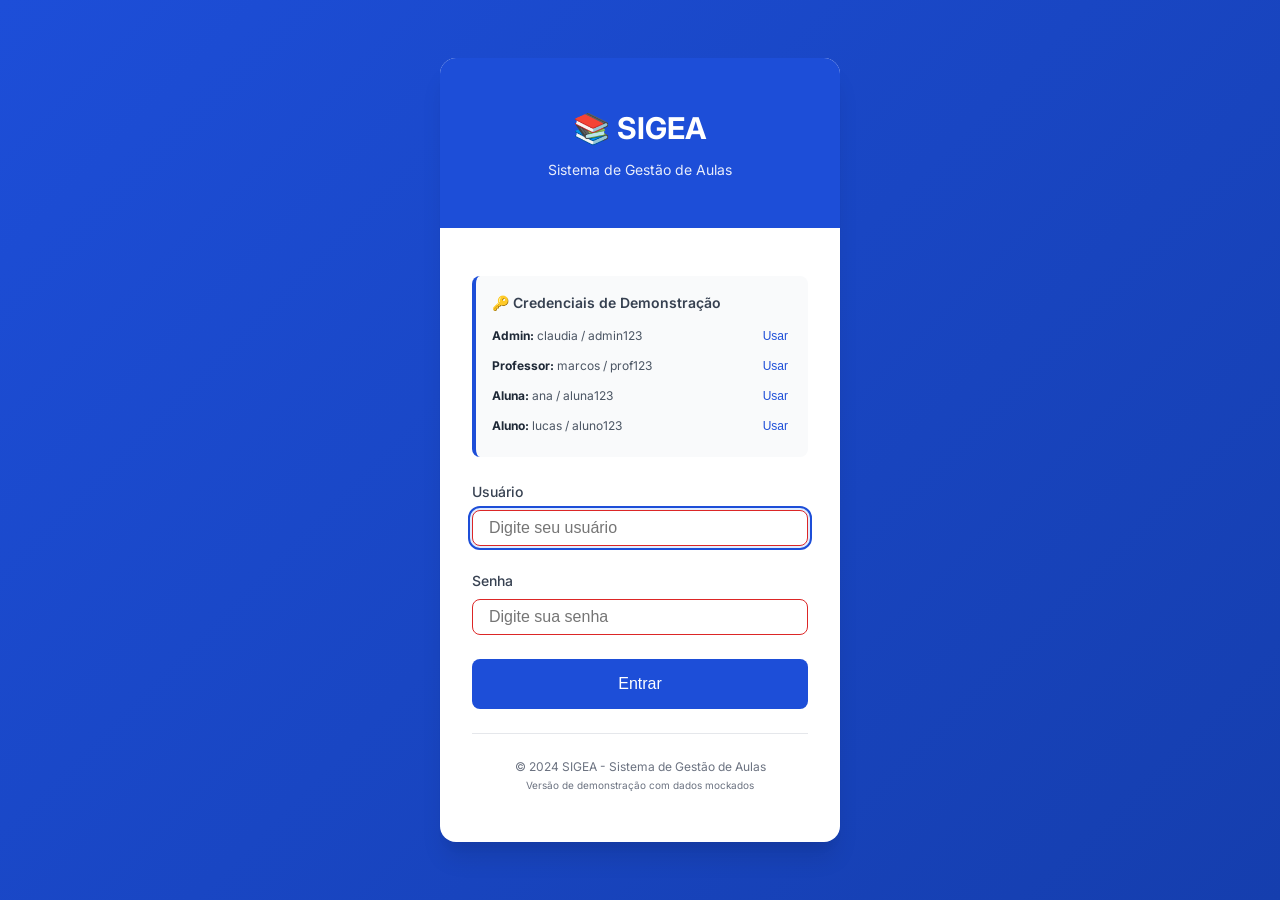
==== pages/admin.html @ 3a9dfbfb "Implement complete SIGEA frontend system with design documentation, authentication, and role-based d" ====
<!DOCTYPE html>
<html lang="pt-BR">
<head>
    <meta charset="UTF-8">
    <meta name="viewport" content="width=device-width, initial-scale=1.0">
    <title>SIGEA - Painel Administrativo</title>
    <link rel="stylesheet" href="../css/design-system.css">
    <link rel="stylesheet" href="../css/components.css">
    <style>
        /* Estilos específicos do admin */
        .dashboard-grid {
            display: grid;
            grid-template-columns: repeat(auto-fit, minmax(250px, 1fr));
            gap: var(--space-lg);
            margin-bottom: var(--space-2xl);
        }

        .kpi-card {
            background: var(--white);
            border-radius: var(--radius-lg);
            padding: var(--space-xl);
            box-shadow: var(--shadow-sm);
            border: 1px solid var(--neutral-200);
            text-align: center;
            transition: all var(--transition-normal);
        }

        .kpi-card:hover {
            transform: translateY(-2px);
            box-shadow: var(--shadow-md);
        }

        .kpi-number {
            font-size: 2.5rem;
            font-weight: var(--weight-bold);
            margin-bottom: var(--space-sm);
        }

        .kpi-label {
            color: var(--neutral-600);
            font-size: var(--text-small);
            font-weight: var(--weight-medium);
        }

        .kpi-change {
            font-size: var(--text-xs);
            margin-top: var(--space-xs);
        }

        .change-positive {
            color: var(--success-green);
        }

        .change-negative {
            color: var(--error-red);
        }

        .quick-actions {
            display: grid;
            grid-template-columns: repeat(auto-fit, minmax(200px, 1fr));
            gap: var(--space-md);
            margin-bottom: var(--space-2xl);
        }

        .action-card {
            background: var(--white);
            border-radius: var(--radius-lg);
            padding: var(--space-lg);
            border: 1px solid var(--neutral-200);
            text-align: center;
            cursor: pointer;
            transition: all var(--transition-fast);
            text-decoration: none;
            color: inherit;
        }

        .action-card:hover {
            background: var(--primary-blue-light);
            border-color: var(--primary-blue);
            transform: translateY(-1px);
        }

        .action-icon {
            font-size: 2rem;
            margin-bottom: var(--space-sm);
        }

        .action-title {
            font-weight: var(--weight-semibold);
            color: var(--neutral-900);
            margin-bottom: var(--space-xs);
        }

        .action-description {
            font-size: var(--text-small);
            color: var(--neutral-600);
        }

        .recent-activity {
            background: var(--white);
            border-radius: var(--radius-lg);
            padding: var(--space-xl);
            box-shadow: var(--shadow-sm);
            border: 1px solid var(--neutral-200);
        }

        .activity-item {
            display: flex;
            align-items: center;
            gap: var(--space-md);
            padding: var(--space-md) 0;
            border-bottom: 1px solid var(--neutral-100);
        }

        .activity-item:last-child {
            border-bottom: none;
        }

        .activity-icon {
            width: 40px;
            height: 40px;
            border-radius: var(--radius-full);
            display: flex;
            align-items: center;
            justify-content: center;
            font-size: 1.2rem;
            flex-shrink: 0;
        }

        .activity-icon.alert {
            background: var(--error-red-light);
            color: var(--error-red);
        }

        .activity-icon.success {
            background: var(--success-green-light);
            color: var(--success-green);
        }

        .activity-icon.info {
            background: var(--primary-blue-light);
            color: var(--primary-blue);
        }

        .activity-content {
            flex: 1;
        }

        .activity-title {
            font-weight: var(--weight-medium);
            color: var(--neutral-900);
            margin-bottom: var(--space-xs);
        }

        .activity-description {
            font-size: var(--text-small);
            color: var(--neutral-600);
        }

        .activity-time {
            font-size: var(--text-xs);
            color: var(--neutral-500);
        }

        .chart-container {
            background: var(--white);
            border-radius: var(--radius-lg);
            padding: var(--space-xl);
            box-shadow: var(--shadow-sm);
            border: 1px solid var(--neutral-200);
            margin-bottom: var(--space-xl);
        }

        .chart-title {
            font-size: var(--text-h3);
            font-weight: var(--weight-semibold);
            margin-bottom: var(--space-lg);
            color: var(--neutral-900);
        }

        .simple-chart {
            display: flex;
            align-items: end;
            gap: var(--space-sm);
            height: 150px;
            margin-bottom: var(--space-md);
        }

        .chart-bar {
            background: var(--primary-blue);
            border-radius: var(--radius-sm) var(--radius-sm) 0 0;
            min-width: 40px;
            flex: 1;
            display: flex;
            align-items: end;
            justify-content: center;
            color: var(--white);
            font-size: var(--text-xs);
            font-weight: var(--weight-medium);
            padding: var(--space-xs);
        }

        .chart-labels {
            display: flex;
            gap: var(--space-sm);
        }

        .chart-label {
            flex: 1;
            text-align: center;
            font-size: var(--text-xs);
            color: var(--neutral-600);
            min-width: 40px;
        }

        .alerts-panel {
            background: var(--error-red-light);
            border: 1px solid var(--error-red);
            border-radius: var(--radius-lg);
            padding: var(--space-lg);
            margin-bottom: var(--space-xl);
        }

        .alerts-title {
            display: flex;
            align-items: center;
            gap: var(--space-sm);
            color: var(--error-red);
            font-weight: var(--weight-semibold);
            margin-bottom: var(--space-md);
        }

        .alert-item {
            background: var(--white);
            border-radius: var(--radius-md);
            padding: var(--space-md);
            margin-bottom: var(--space-sm);
            display: flex;
            justify-content: space-between;
            align-items: center;
        }

        .alert-item:last-child {
            margin-bottom: 0;
        }

        .alert-text {
            font-size: var(--text-small);
            color: var(--neutral-700);
        }

        .alert-action {
            background: var(--primary-blue);
            color: var(--white);
            border: none;
            padding: var(--space-xs) var(--space-sm);
            border-radius: var(--radius-sm);
            font-size: var(--text-xs);
            cursor: pointer;
        }

        @media (max-width: 768px) {
            .dashboard-grid {
                grid-template-columns: repeat(2, 1fr);
            }
            
            .quick-actions {
                grid-template-columns: repeat(2, 1fr);
            }
        }
    </style>
</head>
<body>
    <!-- Sidebar Navigation -->
    <nav class="sidebar">
        <div class="sidebar-header">
            <div class="sidebar-logo">📚 SIGEA</div>
        </div>
        <div class="sidebar-nav">
            <a href="#dashboard" class="nav-item active">
                <span class="nav-icon">📊</span>
                <span class="nav-text">Dashboard</span>
            </a>
            <a href="#turmas" class="nav-item">
                <span class="nav-icon">🏫</span>
                <span class="nav-text">Turmas</span>
            </a>
            <a href="#professores" class="nav-item">
                <span class="nav-icon">👨‍🏫</span>
                <span class="nav-text">Professores</span>
            </a>
            <a href="#alunos" class="nav-item">
                <span class="nav-icon">👨‍🎓</span>
                <span class="nav-text">Alunos</span>
            </a>
            <a href="#relatorios" class="nav-item">
                <span class="nav-icon">📈</span>
                <span class="nav-text">Relatórios</span>
            </a>
            <a href="#configuracoes" class="nav-item">
                <span class="nav-icon">⚙️</span>
                <span class="nav-text">Configurações</span>
            </a>
        </div>
    </nav>

    <!-- Main Content -->
    <main class="main-content">
        <header class="main-header">
            <div>
                <h1 class="text-h2">Painel Administrativo</h1>
                <p class="text-small text-neutral-600">Bem-vinda, <span data-user-name>Cláudia</span> 👋</p>
            </div>
            <div class="flex items-center gap-md">
                <button class="btn btn-primary" onclick="showQuickAdd()">
                    ➕ Adicionar
                </button>
                <button class="btn btn-secondary" onclick="exportData()">
                    📊 Exportar
                </button>
                <button class="btn btn-secondary" onclick="logout()" title="Sair">
                    🚪 Sair
                </button>
            </div>
        </header>

        <div class="main-body">
            <!-- Alertas Importantes -->
            <div class="alerts-panel" id="alertsPanel">
                <div class="alerts-title">
                    🚨 Alertas Importantes
                </div>
                <div class="alert-item">
                    <span class="alert-text"><strong>Lucas Mendes:</strong> 3 faltas consecutivas em Matemática</span>
                    <button class="alert-action" onclick="viewStudent(4)">Ver Aluno</button>
                </div>
                <div class="alert-item">
                    <span class="alert-text"><strong>Turma 2º B:</strong> Frequência abaixo de 85% esta semana</span>
                    <button class="alert-action" onclick="viewClass(2)">Ver Turma</button>
                </div>
                <div class="alert-item">
                    <span class="alert-text"><strong>Prof. Maria Santos:</strong> Notas pendentes de lançamento</span>
                    <button class="alert-action" onclick="contactTeacher(5)">Contatar</button>
                </div>
            </div>

            <!-- KPIs Dashboard -->
            <div class="dashboard-grid">
                <div class="kpi-card">
                    <div class="kpi-number text-primary-blue" id="totalAlunos">83</div>
                    <div class="kpi-label">Total de Alunos</div>
                    <div class="kpi-change change-positive">+5 este mês</div>
                </div>
                <div class="kpi-card">
                    <div class="kpi-number text-success" id="totalProfessores">12</div>
                    <div class="kpi-label">Professores Ativos</div>
                    <div class="kpi-change change-positive">+1 este mês</div>
                </div>
                <div class="kpi-card">
                    <div class="kpi-number text-accent-orange" id="totalTurmas">15</div>
                    <div class="kpi-label">Turmas Ativas</div>
                    <div class="kpi-change">Estável</div>
                </div>
                <div class="kpi-card">
                    <div class="kpi-number text-primary-blue" id="presencaMedia">92.5%</div>
                    <div class="kpi-label">Frequência Média</div>
                    <div class="kpi-change change-positive">+2.1% vs mês anterior</div>
                </div>
                <div class="kpi-card">
                    <div class="kpi-number text-error" id="alunosRisco">8</div>
                    <div class="kpi-label">Alunos em Risco</div>
                    <div class="kpi-change change-negative">Requer atenção</div>
                </div>
                <div class="kpi-card">
                    <div class="kpi-number text-success" id="aprovacaoMedia">87.3%</div>
                    <div class="kpi-label">Taxa de Aprovação</div>
                    <div class="kpi-change change-positive">+3.2% vs ano anterior</div>
                </div>
            </div>

            <!-- Ações Rápidas -->
            <div class="quick-actions">
                <a href="#" class="action-card" onclick="openModal('addTurmaModal')">
                    <div class="action-icon">🏫</div>
                    <div class="action-title">Nova Turma</div>
                    <div class="action-description">Criar uma nova turma</div>
                </a>
                <a href="#" class="action-card" onclick="openModal('addProfessorModal')">
                    <div class="action-icon">👨‍🏫</div>
                    <div class="action-title">Novo Professor</div>
                    <div class="action-description">Cadastrar professor</div>
                </a>
                <a href="#" class="action-card" onclick="openModal('addAlunoModal')">
                    <div class="action-icon">👨‍🎓</div>
                    <div class="action-title">Novo Aluno</div>
                    <div class="action-description">Matricular aluno</div>
                </a>
                <a href="#" class="action-card" onclick="generateReport()">
                    <div class="action-icon">📊</div>
                    <div class="action-title">Relatório</div>
                    <div class="action-description">Gerar relatório</div>
                </a>
            </div>

            <!-- Gráfico de Frequência Semanal -->
            <div class="chart-container">
                <h3 class="chart-title">📅 Frequência Semanal</h3>
                <div class="simple-chart" id="frequencyChart">
                    <!-- Será populado dinamicamente -->
                </div>
                <div class="chart-labels">
                    <div class="chart-label">Seg</div>
                    <div class="chart-label">Ter</div>
                    <div class="chart-label">Qua</div>
                    <div class="chart-label">Qui</div>
                    <div class="chart-label">Sex</div>
                </div>
            </div>

            <!-- Atividade Recente -->
            <div class="recent-activity">
                <h3 class="text-h3 mb-lg">📋 Atividade Recente</h3>
                <div class="activity-item">
                    <div class="activity-icon success">✅</div>
                    <div class="activity-content">
                        <div class="activity-title">Ana Rodrigues completou trabalho</div>
                        <div class="activity-description">Trabalho sobre Equações - Matemática</div>
                    </div>
                    <div class="activity-time">2 min atrás</div>
                </div>
                <div class="activity-item">
                    <div class="activity-icon alert">⚠️</div>
                    <div class="activity-content">
                        <div class="activity-title">Lucas Mendes - Nova falta</div>
                        <div class="activity-description">3ª falta consecutiva em Matemática</div>
                    </div>
                    <div class="activity-time">15 min atrás</div>
                </div>
                <div class="activity-item">
                    <div class="activity-icon info">📝</div>
                    <div class="activity-content">
                        <div class="activity-title">Prof. Marcos lançou notas</div>
                        <div class="activity-description">Avaliação de Matemática - 3º Ano A</div>
                    </div>
                    <div class="activity-time">1 hora atrás</div>
                </div>
                <div class="activity-item">
                    <div class="activity-icon success">👨‍🎓</div>
                    <div class="activity-content">
                        <div class="activity-title">Novo aluno matriculado</div>
                        <div class="activity-description">Pedro Santos - 3º Ano A</div>
                    </div>
                    <div class="activity-time">3 horas atrás</div>
                </div>
            </div>
        </div>
    </main>

    <!-- Modal de Adicionar Turma -->
    <div class="modal-overlay" id="addTurmaModal">
        <div class="modal">
            <div class="modal-header">
                <h3 class="modal-title">Nova Turma</h3>
                <button class="modal-close" onclick="closeModal('addTurmaModal')">&times;</button>
            </div>
            <div class="modal-body">
                <form id="addTurmaForm">
                    <div class="form-group">
                        <label class="form-label">Nome da Turma</label>
                        <input type="text" class="form-input" name="nome" placeholder="Ex: 3º Ano A - Matemática" required>
                    </div>
                    <div class="form-group">
                        <label class="form-label">Série</label>
                        <select class="form-select" name="serie" required>
                            <option value="">Selecione...</option>
                            <option value="1º Ano">1º Ano</option>
                            <option value="2º Ano">2º Ano</option>
                            <option value="3º Ano">3º Ano</option>
                        </select>
                    </div>
                    <div class="form-group">
                        <label class="form-label">Disciplina</label>
                        <input type="text" class="form-input" name="disciplina" placeholder="Ex: Matemática" required>
                    </div>
                    <div class="form-group">
                        <label class="form-label">Professor</label>
                        <select class="form-select" name="professorId" required>
                            <option value="">Selecione...</option>
                            <!-- Será populado dinamicamente -->
                        </select>
                    </div>
                </form>
            </div>
            <div class="modal-footer">
                <button class="btn btn-secondary" onclick="closeModal('addTurmaModal')">Cancelar</button>
                <button class="btn btn-primary" onclick="saveTurma()">Criar Turma</button>
            </div>
        </div>
    </div>

    <!-- Scripts -->
    <script src="../js/data.js"></script>
    <script src="../js/auth.js"></script>
    <script src="../js/admin.js"></script>
</body>
</html>
---- css/design-system.css ----
/* SIGEA - Design System */
/* Sistema de Gestão de Aulas - Design System & CSS Variables */

@import url('https://fonts.googleapis.com/css2?family=Inter:wght@400;500;600;700&display=swap');

/* Reset e Base */
*,
*::before,
*::after {
  box-sizing: border-box;
  margin: 0;
  padding: 0;
}

html {
  font-family: 'Inter', -apple-system, BlinkMacSystemFont, 'Segoe UI', Roboto, sans-serif;
  line-height: 1.5;
  -webkit-font-smoothing: antialiased;
  -moz-osx-font-smoothing: grayscale;
}

:root {
  /* Cores Primárias */
  --primary-blue: #1D4ED8;
  --primary-blue-hover: #153EAE;
  --primary-blue-light: #E0ECFF;
  --primary-blue-dark: #1E3A8A;

  /* Cores de Acento */
  --accent-orange: #F97316;
  --accent-orange-hover: #EA580C;
  --accent-orange-light: #FFF7ED;

  /* Estados */
  --success-green: #10B981;
  --success-green-light: #D1FAE5;
  --warning-amber: #F59E0B;
  --warning-amber-light: #FEF3C7;
  --error-red: #DC2626;
  --error-red-light: #FEE2E2;

  /* Tons Neutros */
  --neutral-900: #111827;
  --neutral-800: #1F2937;
  --neutral-700: #374151;
  --neutral-600: #4B5563;
  --neutral-500: #6B7280;
  --neutral-400: #9CA3AF;
  --neutral-300: #D1D5DB;
  --neutral-200: #E5E7EB;
  --neutral-100: #F3F4F6;
  --neutral-50: #F9FAFB;
  --white: #FFFFFF;

  /* Tipografia */
  --text-h1: 1.875rem;    /* 30px */
  --text-h2: 1.5rem;      /* 24px */
  --text-h3: 1.25rem;     /* 20px */
  --text-h4: 1.125rem;    /* 18px */
  --text-body: 1rem;      /* 16px */
  --text-small: 0.875rem; /* 14px */
  --text-xs: 0.75rem;     /* 12px */

  --weight-regular: 400;
  --weight-medium: 500;
  --weight-semibold: 600;
  --weight-bold: 700;

  /* Espaçamentos */
  --space-xs: 0.25rem;    /* 4px */
  --space-sm: 0.5rem;     /* 8px */
  --space-md: 1rem;       /* 16px */
  --space-lg: 1.5rem;     /* 24px */
  --space-xl: 2rem;       /* 32px */
  --space-2xl: 3rem;      /* 48px */
  --space-3xl: 4rem;      /* 64px */

  /* Bordas */
  --radius-none: 0;
  --radius-sm: 0.25rem;   /* 4px */
  --radius-md: 0.5rem;    /* 8px */
  --radius-lg: 0.75rem;   /* 12px */
  --radius-xl: 1rem;      /* 16px */
  --radius-full: 9999px;

  /* Sombras */
  --shadow-sm: 0 1px 2px 0 rgb(0 0 0 / 0.05);
  --shadow-md: 0 4px 6px -1px rgb(0 0 0 / 0.1), 0 2px 4px -1px rgb(0 0 0 / 0.06);
  --shadow-lg: 0 10px 15px -3px rgb(0 0 0 / 0.1), 0 4px 6px -2px rgb(0 0 0 / 0.05);
  --shadow-xl: 0 20px 25px -5px rgb(0 0 0 / 0.1), 0 10px 10px -5px rgb(0 0 0 / 0.04);

  /* Transições */
  --transition-fast: 0.15s ease;
  --transition-normal: 0.3s ease;
  --transition-slow: 0.5s ease;

  /* Layout */
  --sidebar-width: 280px;
  --sidebar-collapsed-width: 64px;
  --header-height: 64px;
  --container-max-width: 1200px;

  /* Z-index */
  --z-dropdown: 100;
  --z-modal: 200;
  --z-toast: 300;
}

/* Utilitários de Texto */
.text-h1 { font-size: var(--text-h1); font-weight: var(--weight-semibold); line-height: 1.2; }
.text-h2 { font-size: var(--text-h2); font-weight: var(--weight-semibold); line-height: 1.3; }
.text-h3 { font-size: var(--text-h3); font-weight: var(--weight-semibold); line-height: 1.4; }
.text-h4 { font-size: var(--text-h4); font-weight: var(--weight-medium); line-height: 1.4; }
.text-body { font-size: var(--text-body); font-weight: var(--weight-regular); line-height: 1.5; }
.text-small { font-size: var(--text-small); font-weight: var(--weight-regular); line-height: 1.5; }
.text-xs { font-size: var(--text-xs); font-weight: var(--weight-regular); line-height: 1.4; }

.text-medium { font-weight: var(--weight-medium); }
.text-semibold { font-weight: var(--weight-semibold); }
.text-bold { font-weight: var(--weight-bold); }

/* Cores de Texto */
.text-primary { color: var(--primary-blue); }
.text-success { color: var(--success-green); }
.text-warning { color: var(--warning-amber); }
.text-error { color: var(--error-red); }
.text-neutral-900 { color: var(--neutral-900); }
.text-neutral-600 { color: var(--neutral-600); }
.text-neutral-500 { color: var(--neutral-500); }
.text-neutral-400 { color: var(--neutral-400); }
.text-white { color: var(--white); }

/* Utilitários de Layout */
.flex { display: flex; }
.flex-col { flex-direction: column; }
.flex-wrap { flex-wrap: wrap; }
.items-center { align-items: center; }
.items-start { align-items: flex-start; }
.items-end { align-items: flex-end; }
.justify-center { justify-content: center; }
.justify-between { justify-content: space-between; }
.justify-end { justify-content: flex-end; }
.gap-xs { gap: var(--space-xs); }
.gap-sm { gap: var(--space-sm); }
.gap-md { gap: var(--space-md); }
.gap-lg { gap: var(--space-lg); }
.gap-xl { gap: var(--space-xl); }

.grid { display: grid; }
.grid-cols-1 { grid-template-columns: repeat(1, minmax(0, 1fr)); }
.grid-cols-2 { grid-template-columns: repeat(2, minmax(0, 1fr)); }
.grid-cols-3 { grid-template-columns: repeat(3, minmax(0, 1fr)); }
.grid-cols-4 { grid-template-columns: repeat(4, minmax(0, 1fr)); }

/* Utilitários de Espaçamento */
.p-xs { padding: var(--space-xs); }
.p-sm { padding: var(--space-sm); }
.p-md { padding: var(--space-md); }
.p-lg { padding: var(--space-lg); }
.p-xl { padding: var(--space-xl); }

.m-xs { margin: var(--space-xs); }
.m-sm { margin: var(--space-sm); }
.m-md { margin: var(--space-md); }
.m-lg { margin: var(--space-lg); }
.m-xl { margin: var(--space-xl); }

.mt-xs { margin-top: var(--space-xs); }
.mt-sm { margin-top: var(--space-sm); }
.mt-md { margin-top: var(--space-md); }
.mt-lg { margin-top: var(--space-lg); }
.mt-xl { margin-top: var(--space-xl); }

.mb-xs { margin-bottom: var(--space-xs); }
.mb-sm { margin-bottom: var(--space-sm); }
.mb-md { margin-bottom: var(--space-md); }
.mb-lg { margin-bottom: var(--space-lg); }
.mb-xl { margin-bottom: var(--space-xl); }

/* Breakpoints para Responsividade */
@media (min-width: 768px) {
  :root {
    --text-h1: 2.25rem;  /* 36px em tablet+ */
    --text-h2: 1.875rem; /* 30px em tablet+ */
  }
  
  .md\:grid-cols-2 { grid-template-columns: repeat(2, minmax(0, 1fr)); }
  .md\:grid-cols-3 { grid-template-columns: repeat(3, minmax(0, 1fr)); }
  .md\:grid-cols-4 { grid-template-columns: repeat(4, minmax(0, 1fr)); }
  .md\:flex-row { flex-direction: row; }
}

@media (min-width: 1024px) {
  .lg\:grid-cols-3 { grid-template-columns: repeat(3, minmax(0, 1fr)); }
  .lg\:grid-cols-4 { grid-template-columns: repeat(4, minmax(0, 1fr)); }
  .lg\:grid-cols-5 { grid-template-columns: repeat(5, minmax(0, 1fr)); }
}

/* Utilitários de Display */
.hidden { display: none; }
.block { display: block; }
.inline-block { display: inline-block; }

/* Mobile First Responsive Classes */
@media (max-width: 767px) {
  .md\:hidden { display: none; }
}

@media (min-width: 768px) {
  .hidden\:md { display: none; }
}

/* Utilitários de Width/Height */
.w-full { width: 100%; }
.h-full { height: 100%; }
.min-h-screen { min-height: 100vh; }

/* Utilitários de Posição */
.relative { position: relative; }
.absolute { position: absolute; }
.fixed { position: fixed; }
.sticky { position: sticky; }

/* Utilitários de Overflow */
.overflow-hidden { overflow: hidden; }
.overflow-auto { overflow: auto; }
.overflow-x-auto { overflow-x: auto; }

/* Estados de Focus para Acessibilidade */
*:focus {
  outline: 2px solid var(--primary-blue);
  outline-offset: 2px;
}

*:focus:not(:focus-visible) {
  outline: none;
}

/* Scroll suave */
html {
  scroll-behavior: smooth;
}

/* Selection styling */
::selection {
  background-color: var(--primary-blue-light);
  color: var(--primary-blue-dark);
}
---- css/components.css ----
/* SIGEA - Components */
/* Sistema de Gestão de Aulas - Componentes Reutilizáveis */

/* === BOTÕES === */
.btn {
  display: inline-flex;
  align-items: center;
  justify-content: center;
  gap: var(--space-sm);
  padding: var(--space-sm) var(--space-md);
  border: none;
  border-radius: var(--radius-md);
  font-size: var(--text-small);
  font-weight: var(--weight-medium);
  text-decoration: none;
  cursor: pointer;
  transition: all var(--transition-fast);
  min-height: 40px;
}

.btn:disabled {
  opacity: 0.5;
  cursor: not-allowed;
}

/* Variações de Botão */
.btn-primary {
  background-color: var(--primary-blue);
  color: var(--white);
}

.btn-primary:hover:not(:disabled) {
  background-color: var(--primary-blue-hover);
  transform: translateY(-1px);
  box-shadow: var(--shadow-md);
}

.btn-secondary {
  background-color: transparent;
  color: var(--primary-blue);
  border: 1px solid var(--primary-blue);
}

.btn-secondary:hover:not(:disabled) {
  background-color: var(--primary-blue-light);
}

.btn-accent {
  background-color: var(--accent-orange);
  color: var(--white);
}

.btn-accent:hover:not(:disabled) {
  background-color: var(--accent-orange-hover);
  transform: translateY(-1px);
  box-shadow: var(--shadow-md);
}

.btn-success {
  background-color: var(--success-green);
  color: var(--white);
}

.btn-success:hover:not(:disabled) {
  opacity: 0.9;
  transform: translateY(-1px);
}

.btn-error {
  background-color: var(--error-red);
  color: var(--white);
}

.btn-error:hover:not(:disabled) {
  opacity: 0.9;
  transform: translateY(-1px);
}

/* Tamanhos de Botão */
.btn-sm {
  padding: var(--space-xs) var(--space-sm);
  font-size: var(--text-xs);
  min-height: 32px;
}

.btn-lg {
  padding: var(--space-md) var(--space-xl);
  font-size: var(--text-body);
  min-height: 48px;
}

/* === CARDS === */
.card {
  background-color: var(--white);
  border-radius: var(--radius-lg);
  box-shadow: var(--shadow-sm);
  border: 1px solid var(--neutral-200);
  transition: all var(--transition-normal);
  overflow: hidden;
}

.card:hover {
  box-shadow: var(--shadow-md);
  transform: translateY(-2px);
}

.card-header {
  padding: var(--space-lg);
  border-bottom: 1px solid var(--neutral-200);
}

.card-content {
  padding: var(--space-lg);
}

.card-footer {
  padding: var(--space-lg);
  border-top: 1px solid var(--neutral-200);
  background-color: var(--neutral-50);
}

/* Variações de Card */
.card-stat {
  text-align: center;
  padding: var(--space-xl);
}

.card-stat .stat-number {
  font-size: var(--text-h1);
  font-weight: var(--weight-bold);
  color: var(--primary-blue);
  display: block;
  margin-bottom: var(--space-sm);
}

.card-stat .stat-label {
  font-size: var(--text-small);
  color: var(--neutral-600);
  font-weight: var(--weight-medium);
}

/* === FORMULÁRIOS === */
.form-group {
  margin-bottom: var(--space-lg);
}

.form-label {
  display: block;
  font-size: var(--text-small);
  font-weight: var(--weight-medium);
  color: var(--neutral-700);
  margin-bottom: var(--space-sm);
}

.form-input {
  width: 100%;
  padding: var(--space-sm) var(--space-md);
  border: 1px solid var(--neutral-300);
  border-radius: var(--radius-md);
  font-size: var(--text-body);
  transition: all var(--transition-fast);
  background-color: var(--white);
}

.form-input:focus {
  border-color: var(--primary-blue);
  box-shadow: 0 0 0 3px var(--primary-blue-light);
}

.form-input:invalid {
  border-color: var(--error-red);
}

.form-select {
  width: 100%;
  padding: var(--space-sm) var(--space-md);
  border: 1px solid var(--neutral-300);
  border-radius: var(--radius-md);
  font-size: var(--text-body);
  background-color: var(--white);
  cursor: pointer;
}

.form-error {
  color: var(--error-red);
  font-size: var(--text-xs);
  margin-top: var(--space-xs);
}

/* === NAVEGAÇÃO === */
.sidebar {
  width: var(--sidebar-width);
  min-height: 100vh;
  background-color: var(--white);
  border-right: 1px solid var(--neutral-200);
  position: fixed;
  left: 0;
  top: 0;
  z-index: 50;
  transition: transform var(--transition-normal);
}

.sidebar-collapsed {
  width: var(--sidebar-collapsed-width);
}

.sidebar-header {
  padding: var(--space-lg);
  border-bottom: 1px solid var(--neutral-200);
  display: flex;
  align-items: center;
  gap: var(--space-md);
}

.sidebar-logo {
  font-size: var(--text-h3);
  font-weight: var(--weight-bold);
  color: var(--primary-blue);
}

.sidebar-nav {
  padding: var(--space-md) 0;
}

.nav-item {
  display: flex;
  align-items: center;
  gap: var(--space-md);
  padding: var(--space-md) var(--space-lg);
  color: var(--neutral-600);
  text-decoration: none;
  font-weight: var(--weight-medium);
  transition: all var(--transition-fast);
  border-left: 3px solid transparent;
}

.nav-item:hover {
  background-color: var(--neutral-50);
  color: var(--primary-blue);
}

.nav-item.active {
  background-color: var(--primary-blue-light);
  color: var(--primary-blue);
  border-left-color: var(--primary-blue);
}

.nav-icon {
  width: 20px;
  height: 20px;
  flex-shrink: 0;
}

/* === MAIN CONTENT === */
.main-content {
  margin-left: var(--sidebar-width);
  min-height: 100vh;
  background-color: var(--neutral-50);
  transition: margin-left var(--transition-normal);
}

.main-content.sidebar-collapsed {
  margin-left: var(--sidebar-collapsed-width);
}

.main-header {
  background-color: var(--white);
  padding: var(--space-md) var(--space-xl);
  border-bottom: 1px solid var(--neutral-200);
  display: flex;
  align-items: center;
  justify-content: space-between;
  position: sticky;
  top: 0;
  z-index: 40;
}

.main-body {
  padding: var(--space-xl);
  max-width: var(--container-max-width);
  margin: 0 auto;
}

/* === BADGES E TAGS === */
.badge {
  display: inline-flex;
  align-items: center;
  padding: var(--space-xs) var(--space-sm);
  border-radius: var(--radius-full);
  font-size: var(--text-xs);
  font-weight: var(--weight-medium);
}

.badge-primary {
  background-color: var(--primary-blue-light);
  color: var(--primary-blue);
}

.badge-success {
  background-color: var(--success-green-light);
  color: var(--success-green);
}

.badge-warning {
  background-color: var(--warning-amber-light);
  color: var(--warning-amber);
}

.badge-error {
  background-color: var(--error-red-light);
  color: var(--error-red);
}

/* === TABELAS === */
.table {
  width: 100%;
  background-color: var(--white);
  border-radius: var(--radius-lg);
  overflow: hidden;
  box-shadow: var(--shadow-sm);
  border: 1px solid var(--neutral-200);
}

.table thead {
  background-color: var(--neutral-50);
}

.table th,
.table td {
  padding: var(--space-md);
  text-align: left;
  border-bottom: 1px solid var(--neutral-200);
}

.table th {
  font-weight: var(--weight-semibold);
  color: var(--neutral-700);
  font-size: var(--text-small);
}

.table tbody tr:hover {
  background-color: var(--neutral-50);
}

.table tbody tr:last-child td {
  border-bottom: none;
}

/* === MODAIS === */
.modal-overlay {
  position: fixed;
  top: 0;
  left: 0;
  right: 0;
  bottom: 0;
  background-color: rgba(0, 0, 0, 0.5);
  display: flex;
  align-items: center;
  justify-content: center;
  z-index: var(--z-modal);
  opacity: 0;
  visibility: hidden;
  transition: all var(--transition-normal);
}

.modal-overlay.active {
  opacity: 1;
  visibility: visible;
}

.modal {
  background-color: var(--white);
  border-radius: var(--radius-lg);
  box-shadow: var(--shadow-xl);
  max-width: 500px;
  width: 90%;
  max-height: 90vh;
  overflow-y: auto;
  transform: scale(0.9);
  transition: transform var(--transition-normal);
}

.modal-overlay.active .modal {
  transform: scale(1);
}

.modal-header {
  padding: var(--space-lg);
  border-bottom: 1px solid var(--neutral-200);
  display: flex;
  align-items: center;
  justify-content: space-between;
}

.modal-title {
  font-size: var(--text-h3);
  font-weight: var(--weight-semibold);
  color: var(--neutral-900);
}

.modal-close {
  background: none;
  border: none;
  font-size: var(--text-h3);
  color: var(--neutral-500);
  cursor: pointer;
  padding: var(--space-xs);
  line-height: 1;
}

.modal-close:hover {
  color: var(--neutral-700);
}

.modal-body {
  padding: var(--space-lg);
}

.modal-footer {
  padding: var(--space-lg);
  border-top: 1px solid var(--neutral-200);
  display: flex;
  gap: var(--space-md);
  justify-content: flex-end;
}

/* === NOTIFICAÇÕES/TOAST === */
.toast {
  position: fixed;
  top: var(--space-lg);
  right: var(--space-lg);
  background-color: var(--white);
  border-radius: var(--radius-lg);
  box-shadow: var(--shadow-lg);
  padding: var(--space-md);
  max-width: 400px;
  z-index: var(--z-toast);
  transform: translateX(100%);
  transition: transform var(--transition-normal);
}

.toast.show {
  transform: translateX(0);
}

.toast-success {
  border-left: 4px solid var(--success-green);
}

.toast-error {
  border-left: 4px solid var(--error-red);
}

.toast-warning {
  border-left: 4px solid var(--warning-amber);
}

/* === LOADING === */
.loading {
  display: inline-block;
  width: 20px;
  height: 20px;
  border: 2px solid var(--neutral-300);
  border-radius: 50%;
  border-top-color: var(--primary-blue);
  animation: spin 1s linear infinite;
}

@keyframes spin {
  to {
    transform: rotate(360deg);
  }
}

/* === PROGRESS BAR === */
.progress {
  width: 100%;
  height: 8px;
  background-color: var(--neutral-200);
  border-radius: var(--radius-full);
  overflow: hidden;
}

.progress-bar {
  height: 100%;
  background-color: var(--primary-blue);
  transition: width var(--transition-normal);
  border-radius: var(--radius-full);
}

.progress-success .progress-bar {
  background-color: var(--success-green);
}

.progress-warning .progress-bar {
  background-color: var(--warning-amber);
}

.progress-error .progress-bar {
  background-color: var(--error-red);
}

/* === RESPONSIVE === */
@media (max-width: 767px) {
  .sidebar {
    transform: translateX(-100%);
  }
  
  .sidebar.mobile-open {
    transform: translateX(0);
  }
  
  .main-content {
    margin-left: 0;
  }
  
  .main-body {
    padding: var(--space-md);
  }
  
  .card-content {
    padding: var(--space-md);
  }
  
  .modal {
    margin: var(--space-md);
    width: calc(100% - 2rem);
  }
}
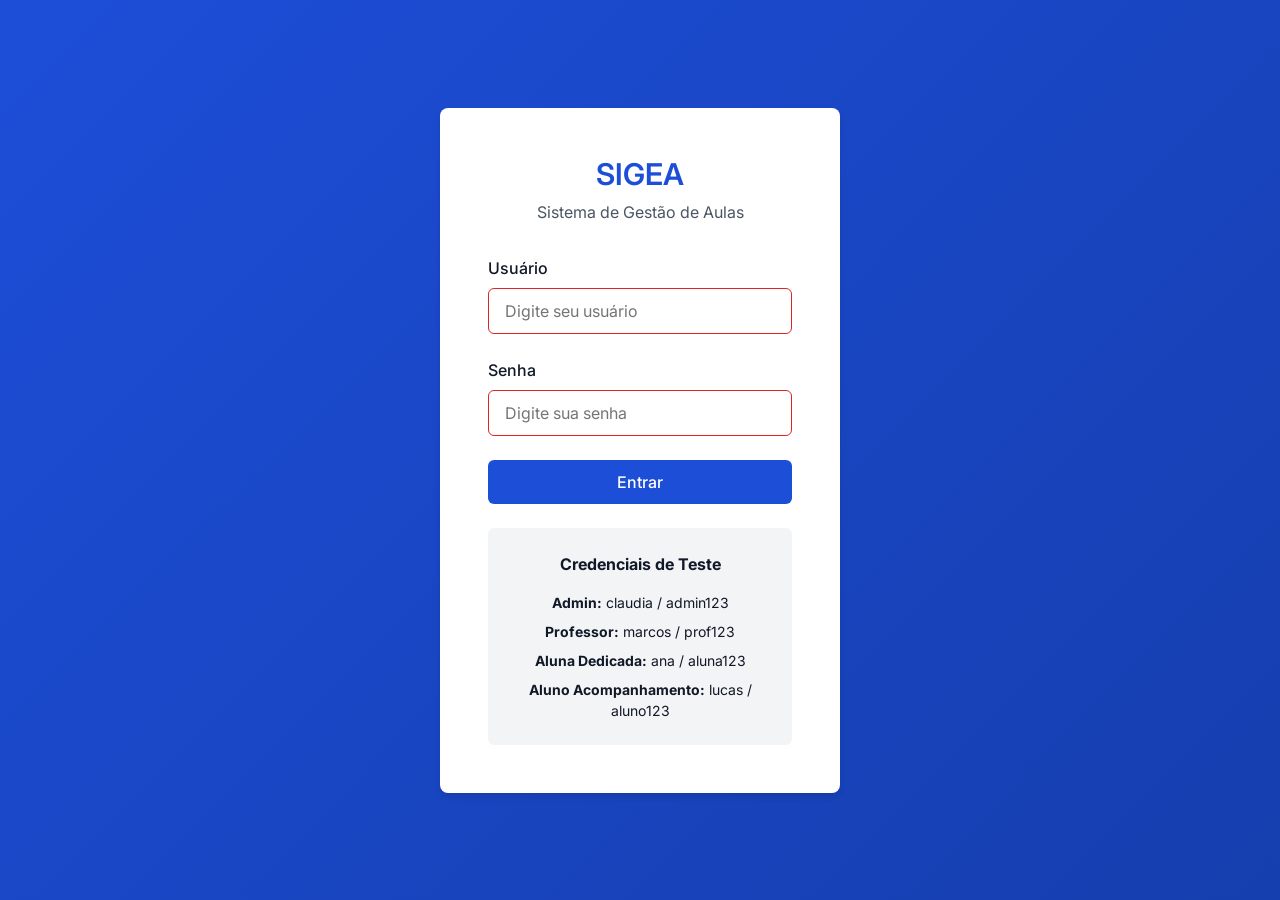
==== commit dce002f1: "Implement complete SIGEA frontend system with design system, authentication, and role-based interfac" ====
--- a/pages/admin.html
+++ b/pages/admin.html
@@ -3,504 +3,164 @@
 <head>
     <meta charset="UTF-8">
     <meta name="viewport" content="width=device-width, initial-scale=1.0">
-    <title>SIGEA - Painel Administrativo</title>
-    <link rel="stylesheet" href="../css/design-system.css">
+    <title>SIGEA - Dashboard Administrativo</title>
+    <link rel="preconnect" href="https://fonts.googleapis.com">
+    <link rel="preconnect" href="https://fonts.gstatic.com" crossorigin>
+    <link href="https://fonts.googleapis.com/css2?family=Inter:wght@400;500;600&display=swap" rel="stylesheet">
+    <link rel="stylesheet" href="../css/styles.css">
     <link rel="stylesheet" href="../css/components.css">
-    <style>
-        /* Estilos específicos do admin */
-        .dashboard-grid {
-            display: grid;
-            grid-template-columns: repeat(auto-fit, minmax(250px, 1fr));
-            gap: var(--space-lg);
-            margin-bottom: var(--space-2xl);
-        }
-
-        .kpi-card {
-            background: var(--white);
-            border-radius: var(--radius-lg);
-            padding: var(--space-xl);
-            box-shadow: var(--shadow-sm);
-            border: 1px solid var(--neutral-200);
-            text-align: center;
-            transition: all var(--transition-normal);
-        }
-
-        .kpi-card:hover {
-            transform: translateY(-2px);
-            box-shadow: var(--shadow-md);
-        }
-
-        .kpi-number {
-            font-size: 2.5rem;
-            font-weight: var(--weight-bold);
-            margin-bottom: var(--space-sm);
-        }
-
-        .kpi-label {
-            color: var(--neutral-600);
-            font-size: var(--text-small);
-            font-weight: var(--weight-medium);
-        }
-
-        .kpi-change {
-            font-size: var(--text-xs);
-            margin-top: var(--space-xs);
-        }
-
-        .change-positive {
-            color: var(--success-green);
-        }
-
-        .change-negative {
-            color: var(--error-red);
-        }
-
-        .quick-actions {
-            display: grid;
-            grid-template-columns: repeat(auto-fit, minmax(200px, 1fr));
-            gap: var(--space-md);
-            margin-bottom: var(--space-2xl);
-        }
-
-        .action-card {
-            background: var(--white);
-            border-radius: var(--radius-lg);
-            padding: var(--space-lg);
-            border: 1px solid var(--neutral-200);
-            text-align: center;
-            cursor: pointer;
-            transition: all var(--transition-fast);
-            text-decoration: none;
-            color: inherit;
-        }
-
-        .action-card:hover {
-            background: var(--primary-blue-light);
-            border-color: var(--primary-blue);
-            transform: translateY(-1px);
-        }
-
-        .action-icon {
-            font-size: 2rem;
-            margin-bottom: var(--space-sm);
-        }
-
-        .action-title {
-            font-weight: var(--weight-semibold);
-            color: var(--neutral-900);
-            margin-bottom: var(--space-xs);
-        }
-
-        .action-description {
-            font-size: var(--text-small);
-            color: var(--neutral-600);
-        }
-
-        .recent-activity {
-            background: var(--white);
-            border-radius: var(--radius-lg);
-            padding: var(--space-xl);
-            box-shadow: var(--shadow-sm);
-            border: 1px solid var(--neutral-200);
-        }
-
-        .activity-item {
-            display: flex;
-            align-items: center;
-            gap: var(--space-md);
-            padding: var(--space-md) 0;
-            border-bottom: 1px solid var(--neutral-100);
-        }
-
-        .activity-item:last-child {
-            border-bottom: none;
-        }
-
-        .activity-icon {
-            width: 40px;
-            height: 40px;
-            border-radius: var(--radius-full);
-            display: flex;
-            align-items: center;
-            justify-content: center;
-            font-size: 1.2rem;
-            flex-shrink: 0;
-        }
-
-        .activity-icon.alert {
-            background: var(--error-red-light);
-            color: var(--error-red);
-        }
-
-        .activity-icon.success {
-            background: var(--success-green-light);
-            color: var(--success-green);
-        }
-
-        .activity-icon.info {
-            background: var(--primary-blue-light);
-            color: var(--primary-blue);
-        }
-
-        .activity-content {
-            flex: 1;
-        }
-
-        .activity-title {
-            font-weight: var(--weight-medium);
-            color: var(--neutral-900);
-            margin-bottom: var(--space-xs);
-        }
-
-        .activity-description {
-            font-size: var(--text-small);
-            color: var(--neutral-600);
-        }
-
-        .activity-time {
-            font-size: var(--text-xs);
-            color: var(--neutral-500);
-        }
-
-        .chart-container {
-            background: var(--white);
-            border-radius: var(--radius-lg);
-            padding: var(--space-xl);
-            box-shadow: var(--shadow-sm);
-            border: 1px solid var(--neutral-200);
-            margin-bottom: var(--space-xl);
-        }
-
-        .chart-title {
-            font-size: var(--text-h3);
-            font-weight: var(--weight-semibold);
-            margin-bottom: var(--space-lg);
-            color: var(--neutral-900);
-        }
-
-        .simple-chart {
-            display: flex;
-            align-items: end;
-            gap: var(--space-sm);
-            height: 150px;
-            margin-bottom: var(--space-md);
-        }
-
-        .chart-bar {
-            background: var(--primary-blue);
-            border-radius: var(--radius-sm) var(--radius-sm) 0 0;
-            min-width: 40px;
-            flex: 1;
-            display: flex;
-            align-items: end;
-            justify-content: center;
-            color: var(--white);
-            font-size: var(--text-xs);
-            font-weight: var(--weight-medium);
-            padding: var(--space-xs);
-        }
-
-        .chart-labels {
-            display: flex;
-            gap: var(--space-sm);
-        }
-
-        .chart-label {
-            flex: 1;
-            text-align: center;
-            font-size: var(--text-xs);
-            color: var(--neutral-600);
-            min-width: 40px;
-        }
-
-        .alerts-panel {
-            background: var(--error-red-light);
-            border: 1px solid var(--error-red);
-            border-radius: var(--radius-lg);
-            padding: var(--space-lg);
-            margin-bottom: var(--space-xl);
-        }
-
-        .alerts-title {
-            display: flex;
-            align-items: center;
-            gap: var(--space-sm);
-            color: var(--error-red);
-            font-weight: var(--weight-semibold);
-            margin-bottom: var(--space-md);
-        }
-
-        .alert-item {
-            background: var(--white);
-            border-radius: var(--radius-md);
-            padding: var(--space-md);
-            margin-bottom: var(--space-sm);
-            display: flex;
-            justify-content: space-between;
-            align-items: center;
-        }
-
-        .alert-item:last-child {
-            margin-bottom: 0;
-        }
-
-        .alert-text {
-            font-size: var(--text-small);
-            color: var(--neutral-700);
-        }
-
-        .alert-action {
-            background: var(--primary-blue);
-            color: var(--white);
-            border: none;
-            padding: var(--space-xs) var(--space-sm);
-            border-radius: var(--radius-sm);
-            font-size: var(--text-xs);
-            cursor: pointer;
-        }
-
-        @media (max-width: 768px) {
-            .dashboard-grid {
-                grid-template-columns: repeat(2, 1fr);
-            }
-            
-            .quick-actions {
-                grid-template-columns: repeat(2, 1fr);
-            }
-        }
-    </style>
+    <link rel="stylesheet" href="../css/responsive.css">
 </head>
 <body>
-    <!-- Sidebar Navigation -->
-    <nav class="sidebar">
-        <div class="sidebar-header">
-            <div class="sidebar-logo">📚 SIGEA</div>
-        </div>
-        <div class="sidebar-nav">
-            <a href="#dashboard" class="nav-item active">
-                <span class="nav-icon">📊</span>
-                <span class="nav-text">Dashboard</span>
-            </a>
-            <a href="#turmas" class="nav-item">
-                <span class="nav-icon">🏫</span>
-                <span class="nav-text">Turmas</span>
-            </a>
-            <a href="#professores" class="nav-item">
-                <span class="nav-icon">👨‍🏫</span>
-                <span class="nav-text">Professores</span>
-            </a>
-            <a href="#alunos" class="nav-item">
-                <span class="nav-icon">👨‍🎓</span>
-                <span class="nav-text">Alunos</span>
-            </a>
-            <a href="#relatorios" class="nav-item">
-                <span class="nav-icon">📈</span>
-                <span class="nav-text">Relatórios</span>
-            </a>
-            <a href="#configuracoes" class="nav-item">
-                <span class="nav-icon">⚙️</span>
-                <span class="nav-text">Configurações</span>
-            </a>
-        </div>
-    </nav>
+    <!-- Mobile Navigation -->
+    <div id="mobile-nav"></div>
 
-    <!-- Main Content -->
-    <main class="main-content">
-        <header class="main-header">
-            <div>
-                <h1 class="text-h2">Painel Administrativo</h1>
-                <p class="text-small text-neutral-600">Bem-vinda, <span data-user-name>Cláudia</span> 👋</p>
-            </div>
-            <div class="flex items-center gap-md">
-                <button class="btn btn-primary" onclick="showQuickAdd()">
-                    ➕ Adicionar
-                </button>
-                <button class="btn btn-secondary" onclick="exportData()">
-                    📊 Exportar
-                </button>
-                <button class="btn btn-secondary" onclick="logout()" title="Sair">
-                    🚪 Sair
-                </button>
-            </div>
-        </header>
-
-        <div class="main-body">
-            <!-- Alertas Importantes -->
-            <div class="alerts-panel" id="alertsPanel">
-                <div class="alerts-title">
-                    🚨 Alertas Importantes
+    <div class="main-layout">
+        <!-- Sidebar -->
+        <div id="sidebar"></div>
+        
+        <!-- Main Content -->
+        <main class="main-content">
+            <div class="container">
+                <div class="mb-xl">
+                    <h1>Dashboard Administrativo</h1>
+                    <p style="color: var(--color-gray-600);">Visão geral do sistema e métricas principais</p>
                 </div>
-                <div class="alert-item">
-                    <span class="alert-text"><strong>Lucas Mendes:</strong> 3 faltas consecutivas em Matemática</span>
-                    <button class="alert-action" onclick="viewStudent(4)">Ver Aluno</button>
+                
+                <!-- Dashboard Statistics -->
+                <div id="dashboard-stats" class="mb-xl">
+                    <!-- Stats will be loaded here by JavaScript -->
                 </div>
-                <div class="alert-item">
-                    <span class="alert-text"><strong>Turma 2º B:</strong> Frequência abaixo de 85% esta semana</span>
-                    <button class="alert-action" onclick="viewClass(2)">Ver Turma</button>
+                
+                <!-- Quick Actions -->
+                <div class="mb-xl">
+                    <div class="card">
+                        <div class="card-header">
+                            <h3>Ações Rápidas</h3>
+                        </div>
+                        <div class="card-body">
+                            <div style="display: grid; grid-template-columns: repeat(auto-fit, minmax(200px, 1fr)); gap: var(--space-md);">
+                                <button onclick="window.location.href='admin-turmas.html'" class="btn btn-primary">
+                                    <span class="nav-icon">🎓</span>
+                                    Nova Turma
+                                </button>
+                                <button onclick="window.location.href='admin-professores.html'" class="btn btn-secondary">
+                                    <span class="nav-icon">👨‍🏫</span>
+                                    Cadastrar Professor
+                                </button>
+                                <button onclick="window.location.href='admin-alunos.html'" class="btn btn-secondary">
+                                    <span class="nav-icon">👥</span>
+                                    Matricular Aluno
+                                </button>
+                                <button onclick="window.location.href='admin-relatorios.html'" class="btn btn-secondary">
+                                    <span class="nav-icon">📈</span>
+                                    Gerar Relatório
+                                </button>
+                            </div>
+                        </div>
+                    </div>
                 </div>
-                <div class="alert-item">
-                    <span class="alert-text"><strong>Prof. Maria Santos:</strong> Notas pendentes de lançamento</span>
-                    <button class="alert-action" onclick="contactTeacher(5)">Contatar</button>
+                
+                <!-- Recent Activity -->
+                <div id="recent-activity" class="mb-xl">
+                    <!-- Recent activity will be loaded here -->
+                </div>
+                
+                <!-- Alerts and Warnings -->
+                <div class="mb-xl">
+                    <div class="card">
+                        <div class="card-header">
+                            <h3>⚠️ Alertas Importantes</h3>
+                        </div>
+                        <div class="card-body">
+                            <div id="admin-alerts">
+                                <div class="alert alert-warning">
+                                    <strong>Atenção:</strong> 3 alunos com taxa de presença abaixo de 75%
+                                </div>
+                                <div class="alert alert-info">
+                                    <strong>Lembrete:</strong> Período de avaliações inicia na próxima semana
+                                </div>
+                            </div>
+                        </div>
+                    </div>
+                </div>
+                
+                <!-- Summary Tables -->
+                <div class="row">
+                    <div class="col-md-6">
+                        <div class="card">
+                            <div class="card-header">
+                                <h3>Turmas Ativas</h3>
+                            </div>
+                            <div class="card-body">
+                                <div id="turmas-summary">
+                                    <div style="display: flex; justify-content: space-between; padding: 10px 0; border-bottom: 1px solid var(--color-gray-300);">
+                                        <span>3º Ano A - Matemática</span>
+                                        <span class="badge badge-success">25 alunos</span>
+                                    </div>
+                                    <div style="display: flex; justify-content: space-between; padding: 10px 0; border-bottom: 1px solid var(--color-gray-300);">
+                                        <span>2º Ano B - História</span>
+                                        <span class="badge badge-success">28 alunos</span>
+                                    </div>
+                                    <div style="display: flex; justify-content: space-between; padding: 10px 0;">
+                                        <span>1º Ano C - Português</span>
+                                        <span class="badge badge-success">22 alunos</span>
+                                    </div>
+                                </div>
+                            </div>
+                        </div>
+                    </div>
+                    
+                    <div class="col-md-6">
+                        <div class="card">
+                            <div class="card-header">
+                                <h3>Professores</h3>
+                            </div>
+                            <div class="card-body">
+                                <div id="professores-summary">
+                                    <div style="display: flex; justify-content: space-between; padding: 10px 0; border-bottom: 1px solid var(--color-gray-300);">
+                                        <span>Marcos Silva</span>
+                                        <span class="badge badge-primary">Matemática</span>
+                                    </div>
+                                    <div style="display: flex; justify-content: space-between; padding: 10px 0; border-bottom: 1px solid var(--color-gray-300);">
+                                        <span>Maria Santos</span>
+                                        <span class="badge badge-primary">História</span>
+                                    </div>
+                                    <div style="display: flex; justify-content: space-between; padding: 10px 0;">
+                                        <span>João Costa</span>
+                                        <span class="badge badge-primary">Português</span>
+                                    </div>
+                                </div>
+                            </div>
+                        </div>
+                    </div>
                 </div>
             </div>
-
-            <!-- KPIs Dashboard -->
-            <div class="dashboard-grid">
-                <div class="kpi-card">
-                    <div class="kpi-number text-primary-blue" id="totalAlunos">83</div>
-                    <div class="kpi-label">Total de Alunos</div>
-                    <div class="kpi-change change-positive">+5 este mês</div>
-                </div>
-                <div class="kpi-card">
-                    <div class="kpi-number text-success" id="totalProfessores">12</div>
-                    <div class="kpi-label">Professores Ativos</div>
-                    <div class="kpi-change change-positive">+1 este mês</div>
-                </div>
-                <div class="kpi-card">
-                    <div class="kpi-number text-accent-orange" id="totalTurmas">15</div>
-                    <div class="kpi-label">Turmas Ativas</div>
-                    <div class="kpi-change">Estável</div>
-                </div>
-                <div class="kpi-card">
-                    <div class="kpi-number text-primary-blue" id="presencaMedia">92.5%</div>
-                    <div class="kpi-label">Frequência Média</div>
-                    <div class="kpi-change change-positive">+2.1% vs mês anterior</div>
-                </div>
-                <div class="kpi-card">
-                    <div class="kpi-number text-error" id="alunosRisco">8</div>
-                    <div class="kpi-label">Alunos em Risco</div>
-                    <div class="kpi-change change-negative">Requer atenção</div>
-                </div>
-                <div class="kpi-card">
-                    <div class="kpi-number text-success" id="aprovacaoMedia">87.3%</div>
-                    <div class="kpi-label">Taxa de Aprovação</div>
-                    <div class="kpi-change change-positive">+3.2% vs ano anterior</div>
-                </div>
-            </div>
-
-            <!-- Ações Rápidas -->
-            <div class="quick-actions">
-                <a href="#" class="action-card" onclick="openModal('addTurmaModal')">
-                    <div class="action-icon">🏫</div>
-                    <div class="action-title">Nova Turma</div>
-                    <div class="action-description">Criar uma nova turma</div>
-                </a>
-                <a href="#" class="action-card" onclick="openModal('addProfessorModal')">
-                    <div class="action-icon">👨‍🏫</div>
-                    <div class="action-title">Novo Professor</div>
-                    <div class="action-description">Cadastrar professor</div>
-                </a>
-                <a href="#" class="action-card" onclick="openModal('addAlunoModal')">
-                    <div class="action-icon">👨‍🎓</div>
-                    <div class="action-title">Novo Aluno</div>
-                    <div class="action-description">Matricular aluno</div>
-                </a>
-                <a href="#" class="action-card" onclick="generateReport()">
-                    <div class="action-icon">📊</div>
-                    <div class="action-title">Relatório</div>
-                    <div class="action-description">Gerar relatório</div>
-                </a>
-            </div>
-
-            <!-- Gráfico de Frequência Semanal -->
-            <div class="chart-container">
-                <h3 class="chart-title">📅 Frequência Semanal</h3>
-                <div class="simple-chart" id="frequencyChart">
-                    <!-- Será populado dinamicamente -->
-                </div>
-                <div class="chart-labels">
-                    <div class="chart-label">Seg</div>
-                    <div class="chart-label">Ter</div>
-                    <div class="chart-label">Qua</div>
-                    <div class="chart-label">Qui</div>
-                    <div class="chart-label">Sex</div>
-                </div>
-            </div>
-
-            <!-- Atividade Recente -->
-            <div class="recent-activity">
-                <h3 class="text-h3 mb-lg">📋 Atividade Recente</h3>
-                <div class="activity-item">
-                    <div class="activity-icon success">✅</div>
-                    <div class="activity-content">
-                        <div class="activity-title">Ana Rodrigues completou trabalho</div>
-                        <div class="activity-description">Trabalho sobre Equações - Matemática</div>
-                    </div>
-                    <div class="activity-time">2 min atrás</div>
-                </div>
-                <div class="activity-item">
-                    <div class="activity-icon alert">⚠️</div>
-                    <div class="activity-content">
-                        <div class="activity-title">Lucas Mendes - Nova falta</div>
-                        <div class="activity-description">3ª falta consecutiva em Matemática</div>
-                    </div>
-                    <div class="activity-time">15 min atrás</div>
-                </div>
-                <div class="activity-item">
-                    <div class="activity-icon info">📝</div>
-                    <div class="activity-content">
-                        <div class="activity-title">Prof. Marcos lançou notas</div>
-                        <div class="activity-description">Avaliação de Matemática - 3º Ano A</div>
-                    </div>
-                    <div class="activity-time">1 hora atrás</div>
-                </div>
-                <div class="activity-item">
-                    <div class="activity-icon success">👨‍🎓</div>
-                    <div class="activity-content">
-                        <div class="activity-title">Novo aluno matriculado</div>
-                        <div class="activity-description">Pedro Santos - 3º Ano A</div>
-                    </div>
-                    <div class="activity-time">3 horas atrás</div>
-                </div>
-            </div>
-        </div>
-    </main>
-
-    <!-- Modal de Adicionar Turma -->
-    <div class="modal-overlay" id="addTurmaModal">
-        <div class="modal">
-            <div class="modal-header">
-                <h3 class="modal-title">Nova Turma</h3>
-                <button class="modal-close" onclick="closeModal('addTurmaModal')">&times;</button>
-            </div>
-            <div class="modal-body">
-                <form id="addTurmaForm">
-                    <div class="form-group">
-                        <label class="form-label">Nome da Turma</label>
-                        <input type="text" class="form-input" name="nome" placeholder="Ex: 3º Ano A - Matemática" required>
-                    </div>
-                    <div class="form-group">
-                        <label class="form-label">Série</label>
-                        <select class="form-select" name="serie" required>
-                            <option value="">Selecione...</option>
-                            <option value="1º Ano">1º Ano</option>
-                            <option value="2º Ano">2º Ano</option>
-                            <option value="3º Ano">3º Ano</option>
-                        </select>
-                    </div>
-                    <div class="form-group">
-                        <label class="form-label">Disciplina</label>
-                        <input type="text" class="form-input" name="disciplina" placeholder="Ex: Matemática" required>
-                    </div>
-                    <div class="form-group">
-                        <label class="form-label">Professor</label>
-                        <select class="form-select" name="professorId" required>
-                            <option value="">Selecione...</option>
-                            <!-- Será populado dinamicamente -->
-                        </select>
-                    </div>
-                </form>
-            </div>
-            <div class="modal-footer">
-                <button class="btn btn-secondary" onclick="closeModal('addTurmaModal')">Cancelar</button>
-                <button class="btn btn-primary" onclick="saveTurma()">Criar Turma</button>
-            </div>
-        </div>
+        </main>
     </div>
 
     <!-- Scripts -->
     <script src="../js/data.js"></script>
     <script src="../js/auth.js"></script>
-    <script src="../js/admin.js"></script>
+    <script src="../js/components.js"></script>
+    <script src="../js/app.js"></script>
+    
+    <style>
+    .row {
+        display: flex;
+        gap: var(--space-lg);
+        margin-top: var(--space-xl);
+    }
+    
+    .col-md-6 {
+        flex: 1;
+    }
+    
+    @media (max-width: 768px) {
+        .row {
+            flex-direction: column;
+        }
+    }
+    </style>
 </body>
 </html>
--- a/css/styles.css
+++ b/css/styles.css
@@ -0,0 +1,208 @@
+/* SIGEA - Sistema de Gestão de Aulas */
+/* Design System & CSS Variables */
+
+:root {
+  /* Colors - Primary */
+  --color-primary: #1D4ED8;
+  --color-primary-hover: #153EAE;
+  --color-primary-light: #E0ECFF;
+  
+  /* Colors - Accent */
+  --color-accent: #F97316;
+  --color-success: #10B981;
+  --color-warning: #F59E0B;
+  --color-error: #DC2626;
+  
+  /* Colors - Neutral */
+  --color-gray-900: #111827;
+  --color-gray-600: #4B5563;
+  --color-gray-300: #D1D5DB;
+  --color-gray-100: #F3F4F6;
+  --color-gray-50: #F9FAFB;
+  --color-white: #FFFFFF;
+  
+  /* Spacing */
+  --space-xs: 0.25rem;    /* 4px */
+  --space-sm: 0.5rem;     /* 8px */
+  --space-md: 1rem;       /* 16px */
+  --space-lg: 1.5rem;     /* 24px */
+  --space-xl: 2rem;       /* 32px */
+  --space-2xl: 3rem;      /* 48px */
+  
+  /* Typography */
+  --font-size-sm: 0.875rem;   /* 14px */
+  --font-size-base: 1rem;     /* 16px */
+  --font-size-lg: 1.25rem;    /* 20px */
+  --font-size-xl: 1.5rem;     /* 24px */
+  --font-size-2xl: 1.875rem;  /* 30px */
+  
+  --font-weight-normal: 400;
+  --font-weight-medium: 500;
+  --font-weight-semibold: 600;
+  
+  /* Shadows */
+  --shadow-sm: 0 1px 2px rgba(0, 0, 0, 0.05);
+  --shadow-md: 0 1px 3px rgba(0, 0, 0, 0.1);
+  --shadow-lg: 0 4px 6px rgba(0, 0, 0, 0.1);
+  
+  /* Border Radius */
+  --radius-sm: 4px;
+  --radius-md: 6px;
+  --radius-lg: 8px;
+  --radius-full: 9999px;
+  
+  /* Transitions */
+  --transition-fast: 0.15s ease;
+  --transition-normal: 0.3s ease;
+  --transition-slow: 0.5s ease;
+}
+
+/* Reset and Base Styles */
+* {
+  margin: 0;
+  padding: 0;
+  box-sizing: border-box;
+}
+
+html {
+  font-size: 16px;
+}
+
+body {
+  font-family: 'Inter', -apple-system, BlinkMacSystemFont, 'Segoe UI', Roboto, sans-serif;
+  font-size: var(--font-size-base);
+  font-weight: var(--font-weight-normal);
+  line-height: 1.5;
+  color: var(--color-gray-900);
+  background-color: var(--color-gray-50);
+  -webkit-font-smoothing: antialiased;
+  -moz-osx-font-smoothing: grayscale;
+}
+
+/* Typography */
+h1 {
+  font-size: var(--font-size-2xl);
+  font-weight: var(--font-weight-semibold);
+  line-height: 1.2;
+}
+
+h2 {
+  font-size: var(--font-size-xl);
+  font-weight: var(--font-weight-semibold);
+  line-height: 1.3;
+}
+
+h3 {
+  font-size: var(--font-size-lg);
+  font-weight: var(--font-weight-semibold);
+  line-height: 1.4;
+}
+
+p {
+  margin-bottom: var(--space-md);
+}
+
+/* Layout Base */
+.container {
+  max-width: 1200px;
+  margin: 0 auto;
+  padding: 0 var(--space-lg);
+}
+
+.main-layout {
+  display: flex;
+  min-height: 100vh;
+}
+
+.sidebar {
+  width: 280px;
+  background: var(--color-white);
+  border-right: 1px solid var(--color-gray-300);
+  padding: var(--space-lg);
+  position: fixed;
+  height: 100vh;
+  overflow-y: auto;
+}
+
+.main-content {
+  margin-left: 280px;
+  flex: 1;
+  padding: var(--space-lg);
+}
+
+/* Authentication Layout */
+.auth-layout {
+  display: flex;
+  align-items: center;
+  justify-content: center;
+  min-height: 100vh;
+  background: linear-gradient(135deg, var(--color-primary) 0%, var(--color-primary-hover) 100%);
+}
+
+.auth-card {
+  background: var(--color-white);
+  padding: var(--space-2xl);
+  border-radius: var(--radius-lg);
+  box-shadow: var(--shadow-lg);
+  width: 100%;
+  max-width: 400px;
+}
+
+/* Utility Classes */
+.hidden {
+  display: none !important;
+}
+
+.sr-only {
+  position: absolute;
+  width: 1px;
+  height: 1px;
+  padding: 0;
+  margin: -1px;
+  overflow: hidden;
+  clip: rect(0, 0, 0, 0);
+  white-space: nowrap;
+  border: 0;
+}
+
+.text-center {
+  text-align: center;
+}
+
+.text-right {
+  text-align: right;
+}
+
+.mb-0 { margin-bottom: 0; }
+.mb-sm { margin-bottom: var(--space-sm); }
+.mb-md { margin-bottom: var(--space-md); }
+.mb-lg { margin-bottom: var(--space-lg); }
+.mb-xl { margin-bottom: var(--space-xl); }
+
+.mt-0 { margin-top: 0; }
+.mt-sm { margin-top: var(--space-sm); }
+.mt-md { margin-top: var(--space-md); }
+.mt-lg { margin-top: var(--space-lg); }
+.mt-xl { margin-top: var(--space-xl); }
+
+/* Focus Styles for Accessibility */
+:focus {
+  outline: 2px solid var(--color-primary);
+  outline-offset: 2px;
+}
+
+:focus:not(:focus-visible) {
+  outline: none;
+}
+
+/* Print Styles */
+@media print {
+  .sidebar,
+  .no-print {
+    display: none !important;
+  }
+  
+  .main-content {
+    margin-left: 0;
+  }
+}
--- a/css/components.css
+++ b/css/components.css
@@ -1,248 +1,176 @@
-/* SIGEA - Components */
-/* Sistema de Gestão de Aulas - Componentes Reutilizáveis */
-
-/* === BOTÕES === */
+/* SIGEA - Components CSS */
+
+/* Buttons */
 .btn {
   display: inline-flex;
   align-items: center;
   justify-content: center;
-  gap: var(--space-sm);
-  padding: var(--space-sm) var(--space-md);
+  padding: 12px 24px;
   border: none;
   border-radius: var(--radius-md);
-  font-size: var(--text-small);
-  font-weight: var(--weight-medium);
+  font-family: inherit;
+  font-size: var(--font-size-base);
+  font-weight: var(--font-weight-medium);
   text-decoration: none;
   cursor: pointer;
   transition: all var(--transition-fast);
-  min-height: 40px;
+  gap: var(--space-sm);
 }
 
 .btn:disabled {
-  opacity: 0.5;
+  opacity: 0.6;
   cursor: not-allowed;
 }
 
-/* Variações de Botão */
 .btn-primary {
-  background-color: var(--primary-blue);
-  color: var(--white);
+  background-color: var(--color-primary);
+  color: var(--color-white);
 }
 
 .btn-primary:hover:not(:disabled) {
-  background-color: var(--primary-blue-hover);
-  transform: translateY(-1px);
-  box-shadow: var(--shadow-md);
+  background-color: var(--color-primary-hover);
 }
 
 .btn-secondary {
   background-color: transparent;
-  color: var(--primary-blue);
-  border: 1px solid var(--primary-blue);
+  color: var(--color-primary);
+  border: 1px solid var(--color-primary);
 }
 
 .btn-secondary:hover:not(:disabled) {
-  background-color: var(--primary-blue-light);
-}
-
-.btn-accent {
-  background-color: var(--accent-orange);
-  color: var(--white);
-}
-
-.btn-accent:hover:not(:disabled) {
-  background-color: var(--accent-orange-hover);
-  transform: translateY(-1px);
-  box-shadow: var(--shadow-md);
+  background-color: var(--color-primary-light);
 }
 
 .btn-success {
-  background-color: var(--success-green);
-  color: var(--white);
-}
-
-.btn-success:hover:not(:disabled) {
-  opacity: 0.9;
-  transform: translateY(-1px);
+  background-color: var(--color-success);
+  color: var(--color-white);
+}
+
+.btn-warning {
+  background-color: var(--color-warning);
+  color: var(--color-white);
 }
 
 .btn-error {
-  background-color: var(--error-red);
-  color: var(--white);
-}
-
-.btn-error:hover:not(:disabled) {
-  opacity: 0.9;
-  transform: translateY(-1px);
-}
-
-/* Tamanhos de Botão */
+  background-color: var(--color-error);
+  color: var(--color-white);
+}
+
 .btn-sm {
-  padding: var(--space-xs) var(--space-sm);
-  font-size: var(--text-xs);
-  min-height: 32px;
+  padding: 8px 16px;
+  font-size: var(--font-size-sm);
 }
 
 .btn-lg {
-  padding: var(--space-md) var(--space-xl);
-  font-size: var(--text-body);
-  min-height: 48px;
-}
-
-/* === CARDS === */
+  padding: 16px 32px;
+  font-size: var(--font-size-lg);
+}
+
+/* Cards */
 .card {
-  background-color: var(--white);
+  background: var(--color-white);
   border-radius: var(--radius-lg);
   box-shadow: var(--shadow-sm);
-  border: 1px solid var(--neutral-200);
-  transition: all var(--transition-normal);
+  border: 1px solid var(--color-gray-300);
   overflow: hidden;
 }
 
-.card:hover {
-  box-shadow: var(--shadow-md);
-  transform: translateY(-2px);
-}
-
 .card-header {
   padding: var(--space-lg);
-  border-bottom: 1px solid var(--neutral-200);
-}
-
-.card-content {
+  border-bottom: 1px solid var(--color-gray-300);
+  background: var(--color-gray-50);
+}
+
+.card-body {
   padding: var(--space-lg);
 }
 
 .card-footer {
   padding: var(--space-lg);
-  border-top: 1px solid var(--neutral-200);
-  background-color: var(--neutral-50);
-}
-
-/* Variações de Card */
-.card-stat {
-  text-align: center;
-  padding: var(--space-xl);
-}
-
-.card-stat .stat-number {
-  font-size: var(--text-h1);
-  font-weight: var(--weight-bold);
-  color: var(--primary-blue);
+  border-top: 1px solid var(--color-gray-300);
+  background: var(--color-gray-50);
+}
+
+/* Forms */
+.form-group {
+  margin-bottom: var(--space-lg);
+}
+
+.form-label {
   display: block;
   margin-bottom: var(--space-sm);
-}
-
-.card-stat .stat-label {
-  font-size: var(--text-small);
-  color: var(--neutral-600);
-  font-weight: var(--weight-medium);
-}
-
-/* === FORMULÁRIOS === */
-.form-group {
-  margin-bottom: var(--space-lg);
-}
-
-.form-label {
-  display: block;
-  font-size: var(--text-small);
-  font-weight: var(--weight-medium);
-  color: var(--neutral-700);
+  font-weight: var(--font-weight-medium);
+  color: var(--color-gray-900);
+}
+
+.form-input,
+.form-select,
+.form-textarea {
+  width: 100%;
+  padding: 12px 16px;
+  border: 1px solid var(--color-gray-300);
+  border-radius: var(--radius-md);
+  font-family: inherit;
+  font-size: var(--font-size-base);
+  background-color: var(--color-white);
+  transition: border-color var(--transition-fast);
+}
+
+.form-input:focus,
+.form-select:focus,
+.form-textarea:focus {
+  border-color: var(--color-primary);
+  outline: none;
+  box-shadow: 0 0 0 3px rgba(29, 78, 216, 0.1);
+}
+
+.form-input:invalid,
+.form-select:invalid,
+.form-textarea:invalid {
+  border-color: var(--color-error);
+}
+
+.form-error {
+  color: var(--color-error);
+  font-size: var(--font-size-sm);
+  margin-top: var(--space-xs);
+}
+
+.form-help {
+  color: var(--color-gray-600);
+  font-size: var(--font-size-sm);
+  margin-top: var(--space-xs);
+}
+
+/* Navigation */
+.nav-sidebar {
+  list-style: none;
+}
+
+.nav-item {
   margin-bottom: var(--space-sm);
 }
 
-.form-input {
-  width: 100%;
-  padding: var(--space-sm) var(--space-md);
-  border: 1px solid var(--neutral-300);
+.nav-link {
+  display: flex;
+  align-items: center;
+  padding: 12px 16px;
+  color: var(--color-gray-600);
+  text-decoration: none;
   border-radius: var(--radius-md);
-  font-size: var(--text-body);
   transition: all var(--transition-fast);
-  background-color: var(--white);
-}
-
-.form-input:focus {
-  border-color: var(--primary-blue);
-  box-shadow: 0 0 0 3px var(--primary-blue-light);
-}
-
-.form-input:invalid {
-  border-color: var(--error-red);
-}
-
-.form-select {
-  width: 100%;
-  padding: var(--space-sm) var(--space-md);
-  border: 1px solid var(--neutral-300);
-  border-radius: var(--radius-md);
-  font-size: var(--text-body);
-  background-color: var(--white);
-  cursor: pointer;
-}
-
-.form-error {
-  color: var(--error-red);
-  font-size: var(--text-xs);
-  margin-top: var(--space-xs);
-}
-
-/* === NAVEGAÇÃO === */
-.sidebar {
-  width: var(--sidebar-width);
-  min-height: 100vh;
-  background-color: var(--white);
-  border-right: 1px solid var(--neutral-200);
-  position: fixed;
-  left: 0;
-  top: 0;
-  z-index: 50;
-  transition: transform var(--transition-normal);
-}
-
-.sidebar-collapsed {
-  width: var(--sidebar-collapsed-width);
-}
-
-.sidebar-header {
-  padding: var(--space-lg);
-  border-bottom: 1px solid var(--neutral-200);
-  display: flex;
-  align-items: center;
-  gap: var(--space-md);
-}
-
-.sidebar-logo {
-  font-size: var(--text-h3);
-  font-weight: var(--weight-bold);
-  color: var(--primary-blue);
-}
-
-.sidebar-nav {
-  padding: var(--space-md) 0;
-}
-
-.nav-item {
-  display: flex;
-  align-items: center;
-  gap: var(--space-md);
-  padding: var(--space-md) var(--space-lg);
-  color: var(--neutral-600);
-  text-decoration: none;
-  font-weight: var(--weight-medium);
-  transition: all var(--transition-fast);
-  border-left: 3px solid transparent;
-}
-
-.nav-item:hover {
-  background-color: var(--neutral-50);
-  color: var(--primary-blue);
-}
-
-.nav-item.active {
-  background-color: var(--primary-blue-light);
-  color: var(--primary-blue);
-  border-left-color: var(--primary-blue);
+  gap: var(--space-sm);
+}
+
+.nav-link:hover {
+  background-color: var(--color-gray-100);
+  color: var(--color-gray-900);
+}
+
+.nav-link.active {
+  background-color: var(--color-primary-light);
+  color: var(--color-primary);
+  font-weight: var(--font-weight-medium);
 }
 
 .nav-icon {
@@ -251,102 +179,176 @@
   flex-shrink: 0;
 }
 
-/* === MAIN CONTENT === */
-.main-content {
-  margin-left: var(--sidebar-width);
-  min-height: 100vh;
-  background-color: var(--neutral-50);
-  transition: margin-left var(--transition-normal);
-}
-
-.main-content.sidebar-collapsed {
-  margin-left: var(--sidebar-collapsed-width);
-}
-
-.main-header {
-  background-color: var(--white);
-  padding: var(--space-md) var(--space-xl);
-  border-bottom: 1px solid var(--neutral-200);
-  display: flex;
-  align-items: center;
-  justify-content: space-between;
-  position: sticky;
-  top: 0;
-  z-index: 40;
-}
-
-.main-body {
-  padding: var(--space-xl);
-  max-width: var(--container-max-width);
-  margin: 0 auto;
-}
-
-/* === BADGES E TAGS === */
+/* Tables */
+.table {
+  width: 100%;
+  border-collapse: collapse;
+  background: var(--color-white);
+}
+
+.table th,
+.table td {
+  padding: 12px 16px;
+  text-align: left;
+  border-bottom: 1px solid var(--color-gray-300);
+}
+
+.table th {
+  background: var(--color-gray-50);
+  font-weight: var(--font-weight-semibold);
+  color: var(--color-gray-900);
+}
+
+.table tbody tr:hover {
+  background-color: var(--color-gray-50);
+}
+
+/* Stats/Metrics Cards */
+.stat-card {
+  background: var(--color-white);
+  padding: var(--space-lg);
+  border-radius: var(--radius-lg);
+  box-shadow: var(--shadow-sm);
+  border: 1px solid var(--color-gray-300);
+}
+
+.stat-value {
+  font-size: var(--font-size-2xl);
+  font-weight: var(--font-weight-semibold);
+  color: var(--color-gray-900);
+  margin-bottom: var(--space-xs);
+}
+
+.stat-label {
+  color: var(--color-gray-600);
+  font-size: var(--font-size-sm);
+  margin-bottom: var(--space-sm);
+}
+
+.stat-change {
+  font-size: var(--font-size-sm);
+  font-weight: var(--font-weight-medium);
+}
+
+.stat-change.positive {
+  color: var(--color-success);
+}
+
+.stat-change.negative {
+  color: var(--color-error);
+}
+
+/* Badges/Tags */
 .badge {
   display: inline-flex;
   align-items: center;
-  padding: var(--space-xs) var(--space-sm);
+  padding: 4px 12px;
+  font-size: var(--font-size-sm);
+  font-weight: var(--font-weight-medium);
   border-radius: var(--radius-full);
-  font-size: var(--text-xs);
-  font-weight: var(--weight-medium);
+  gap: var(--space-xs);
 }
 
 .badge-primary {
-  background-color: var(--primary-blue-light);
-  color: var(--primary-blue);
+  background-color: var(--color-primary-light);
+  color: var(--color-primary);
 }
 
 .badge-success {
-  background-color: var(--success-green-light);
-  color: var(--success-green);
+  background-color: #D1FAE5;
+  color: var(--color-success);
 }
 
 .badge-warning {
-  background-color: var(--warning-amber-light);
-  color: var(--warning-amber);
+  background-color: #FEF3C7;
+  color: var(--color-warning);
 }
 
 .badge-error {
-  background-color: var(--error-red-light);
-  color: var(--error-red);
-}
-
-/* === TABELAS === */
-.table {
+  background-color: #FEE2E2;
+  color: var(--color-error);
+}
+
+/* Alerts */
+.alert {
+  padding: var(--space-md);
+  border-radius: var(--radius-md);
+  margin-bottom: var(--space-lg);
+  display: flex;
+  align-items: flex-start;
+  gap: var(--space-sm);
+}
+
+.alert-success {
+  background-color: #D1FAE5;
+  color: var(--color-success);
+  border: 1px solid #A7F3D0;
+}
+
+.alert-warning {
+  background-color: #FEF3C7;
+  color: var(--color-warning);
+  border: 1px solid #FDE68A;
+}
+
+.alert-error {
+  background-color: #FEE2E2;
+  color: var(--color-error);
+  border: 1px solid #FECACA;
+}
+
+.alert-info {
+  background-color: var(--color-primary-light);
+  color: var(--color-primary);
+  border: 1px solid #BFDBFE;
+}
+
+/* Loading States */
+.loading {
+  display: inline-flex;
+  align-items: center;
+  gap: var(--space-sm);
+}
+
+.spinner {
+  width: 16px;
+  height: 16px;
+  border: 2px solid var(--color-gray-300);
+  border-top: 2px solid var(--color-primary);
+  border-radius: 50%;
+  animation: spin 1s linear infinite;
+}
+
+@keyframes spin {
+  0% { transform: rotate(0deg); }
+  100% { transform: rotate(360deg); }
+}
+
+/* Progress Bars */
+.progress {
   width: 100%;
-  background-color: var(--white);
-  border-radius: var(--radius-lg);
+  height: 8px;
+  background-color: var(--color-gray-300);
+  border-radius: var(--radius-full);
   overflow: hidden;
-  box-shadow: var(--shadow-sm);
-  border: 1px solid var(--neutral-200);
-}
-
-.table thead {
-  background-color: var(--neutral-50);
-}
-
-.table th,
-.table td {
-  padding: var(--space-md);
-  text-align: left;
-  border-bottom: 1px solid var(--neutral-200);
-}
-
-.table th {
-  font-weight: var(--weight-semibold);
-  color: var(--neutral-700);
-  font-size: var(--text-small);
-}
-
-.table tbody tr:hover {
-  background-color: var(--neutral-50);
-}
-
-.table tbody tr:last-child td {
-  border-bottom: none;
-}
-
-/* === MODAIS === */
+}
+
+.progress-bar {
+  height: 100%;
+  background-color: var(--color-primary);
+  border-radius: var(--radius-full);
+  transition: width var(--transition-normal);
+}
+
+.progress-success .progress-bar {
+  background-color: var(--color-success);
+}
+
+.progress-warning .progress-bar {
+  background-color: var(--color-warning);
+}
+
+/* Modals */
 .modal-overlay {
   position: fixed;
   top: 0;
@@ -357,173 +359,55 @@
   display: flex;
   align-items: center;
   justify-content: center;
-  z-index: var(--z-modal);
-  opacity: 0;
-  visibility: hidden;
-  transition: all var(--transition-normal);
-}
-
-.modal-overlay.active {
-  opacity: 1;
-  visibility: visible;
+  z-index: 1000;
 }
 
 .modal {
-  background-color: var(--white);
+  background: var(--color-white);
   border-radius: var(--radius-lg);
-  box-shadow: var(--shadow-xl);
+  box-shadow: var(--shadow-lg);
   max-width: 500px;
   width: 90%;
   max-height: 90vh;
-  overflow-y: auto;
-  transform: scale(0.9);
-  transition: transform var(--transition-normal);
-}
-
-.modal-overlay.active .modal {
-  transform: scale(1);
+  overflow: auto;
 }
 
 .modal-header {
   padding: var(--space-lg);
-  border-bottom: 1px solid var(--neutral-200);
+  border-bottom: 1px solid var(--color-gray-300);
   display: flex;
   align-items: center;
   justify-content: space-between;
 }
 
-.modal-title {
-  font-size: var(--text-h3);
-  font-weight: var(--weight-semibold);
-  color: var(--neutral-900);
-}
-
-.modal-close {
-  background: none;
-  border: none;
-  font-size: var(--text-h3);
-  color: var(--neutral-500);
-  cursor: pointer;
-  padding: var(--space-xs);
-  line-height: 1;
-}
-
-.modal-close:hover {
-  color: var(--neutral-700);
-}
-
 .modal-body {
   padding: var(--space-lg);
 }
 
 .modal-footer {
   padding: var(--space-lg);
-  border-top: 1px solid var(--neutral-200);
+  border-top: 1px solid var(--color-gray-300);
   display: flex;
-  gap: var(--space-md);
   justify-content: flex-end;
-}
-
-/* === NOTIFICAÇÕES/TOAST === */
-.toast {
-  position: fixed;
-  top: var(--space-lg);
-  right: var(--space-lg);
-  background-color: var(--white);
-  border-radius: var(--radius-lg);
-  box-shadow: var(--shadow-lg);
-  padding: var(--space-md);
-  max-width: 400px;
-  z-index: var(--z-toast);
-  transform: translateX(100%);
-  transition: transform var(--transition-normal);
-}
-
-.toast.show {
-  transform: translateX(0);
-}
-
-.toast-success {
-  border-left: 4px solid var(--success-green);
-}
-
-.toast-error {
-  border-left: 4px solid var(--error-red);
-}
-
-.toast-warning {
-  border-left: 4px solid var(--warning-amber);
-}
-
-/* === LOADING === */
-.loading {
-  display: inline-block;
-  width: 20px;
-  height: 20px;
-  border: 2px solid var(--neutral-300);
-  border-radius: 50%;
-  border-top-color: var(--primary-blue);
-  animation: spin 1s linear infinite;
-}
-
-@keyframes spin {
-  to {
-    transform: rotate(360deg);
-  }
-}
-
-/* === PROGRESS BAR === */
-.progress {
-  width: 100%;
-  height: 8px;
-  background-color: var(--neutral-200);
-  border-radius: var(--radius-full);
-  overflow: hidden;
-}
-
-.progress-bar {
-  height: 100%;
-  background-color: var(--primary-blue);
-  transition: width var(--transition-normal);
-  border-radius: var(--radius-full);
-}
-
-.progress-success .progress-bar {
-  background-color: var(--success-green);
-}
-
-.progress-warning .progress-bar {
-  background-color: var(--warning-amber);
-}
-
-.progress-error .progress-bar {
-  background-color: var(--error-red);
-}
-
-/* === RESPONSIVE === */
-@media (max-width: 767px) {
-  .sidebar {
-    transform: translateX(-100%);
-  }
-  
-  .sidebar.mobile-open {
-    transform: translateX(0);
-  }
-  
-  .main-content {
-    margin-left: 0;
-  }
-  
-  .main-body {
-    padding: var(--space-md);
-  }
-  
-  .card-content {
-    padding: var(--space-md);
-  }
-  
-  .modal {
-    margin: var(--space-md);
-    width: calc(100% - 2rem);
-  }
-}+  gap: var(--space-sm);
+}
+
+/* Responsive Utilities */
+.d-block { display: block; }
+.d-inline { display: inline; }
+.d-inline-block { display: inline-block; }
+.d-flex { display: flex; }
+.d-none { display: none; }
+
+.flex-column { flex-direction: column; }
+.flex-wrap { flex-wrap: wrap; }
+.justify-content-start { justify-content: flex-start; }
+.justify-content-center { justify-content: center; }
+.justify-content-end { justify-content: flex-end; }
+.justify-content-between { justify-content: space-between; }
+.align-items-start { align-items: flex-start; }
+.align-items-center { align-items: center; }
+.align-items-end { align-items: flex-end; }
+
+.w-100 { width: 100%; }
+.h-100 { height: 100%; }
--- a/css/responsive.css
+++ b/css/responsive.css
@@ -0,0 +1,360 @@
+/* SIGEA - Responsive Design */
+
+/* Breakpoints:
+   Mobile: < 768px
+   Tablet: 768px - 1024px
+   Desktop: > 1024px
+*/
+
+/* Mobile First - Base styles are for mobile */
+
+/* Tablet Styles */
+@media (min-width: 768px) {
+  .container {
+    padding: 0 var(--space-xl);
+  }
+  
+  /* Adjust sidebar for tablet */
+  .sidebar {
+    width: 240px;
+  }
+  
+  .main-content {
+    margin-left: 240px;
+  }
+  
+  /* Table responsive */
+  .table-responsive {
+    overflow-x: auto;
+  }
+  
+  /* Grid for dashboard cards */
+  .dashboard-grid {
+    display: grid;
+    grid-template-columns: repeat(2, 1fr);
+    gap: var(--space-lg);
+  }
+  
+  /* Form layouts */
+  .form-row {
+    display: flex;
+    gap: var(--space-md);
+  }
+  
+  .form-row .form-group {
+    flex: 1;
+  }
+}
+
+/* Desktop Styles */
+@media (min-width: 1024px) {
+  /* Full sidebar width for desktop */
+  .sidebar {
+    width: 280px;
+  }
+  
+  .main-content {
+    margin-left: 280px;
+  }
+  
+  /* Dashboard grid for desktop */
+  .dashboard-grid {
+    grid-template-columns: repeat(4, 1fr);
+  }
+  
+  /* Large dashboard stats */
+  .dashboard-stats {
+    display: grid;
+    grid-template-columns: repeat(3, 1fr);
+    gap: var(--space-lg);
+  }
+  
+  /* Modal sizes */
+  .modal-lg {
+    max-width: 800px;
+  }
+  
+  .modal-xl {
+    max-width: 1200px;
+  }
+}
+
+/* Mobile Specific Styles */
+@media (max-width: 767px) {
+  /* Collapsible sidebar for mobile */
+  .sidebar {
+    position: fixed;
+    left: -280px;
+    transition: left var(--transition-normal);
+    z-index: 1000;
+  }
+  
+  .sidebar.open {
+    left: 0;
+  }
+  
+  .main-content {
+    margin-left: 0;
+    padding: var(--space-md);
+  }
+  
+  /* Mobile navigation */
+  .mobile-nav {
+    display: flex;
+    align-items: center;
+    justify-content: space-between;
+    padding: var(--space-md);
+    background: var(--color-white);
+    border-bottom: 1px solid var(--color-gray-300);
+    position: sticky;
+    top: 0;
+    z-index: 100;
+  }
+  
+  .mobile-menu-btn {
+    background: none;
+    border: none;
+    padding: var(--space-sm);
+    cursor: pointer;
+    color: var(--color-gray-900);
+  }
+  
+  /* Hide desktop-only elements */
+  .desktop-only {
+    display: none !important;
+  }
+  
+  /* Stack form elements */
+  .form-row {
+    flex-direction: column;
+  }
+  
+  /* Full width buttons on mobile */
+  .btn-block {
+    width: 100%;
+    justify-content: center;
+  }
+  
+  /* Single column dashboard */
+  .dashboard-grid,
+  .dashboard-stats {
+    grid-template-columns: 1fr;
+  }
+  
+  /* Table responsive - horizontal scroll */
+  .table-responsive {
+    overflow-x: auto;
+    -webkit-overflow-scrolling: touch;
+  }
+  
+  .table {
+    min-width: 600px;
+  }
+  
+  /* Smaller typography on mobile */
+  h1 {
+    font-size: var(--font-size-xl);
+  }
+  
+  h2 {
+    font-size: var(--font-size-lg);
+  }
+  
+  /* Compact cards */
+  .card-body {
+    padding: var(--space-md);
+  }
+  
+  .stat-card {
+    padding: var(--space-md);
+  }
+  
+  /* Modal full screen on mobile */
+  .modal {
+    width: 95%;
+    max-height: 95vh;
+    margin: auto;
+  }
+  
+  /* Touch-friendly button sizing */
+  .btn {
+    min-height: 44px;
+    padding: 12px 20px;
+  }
+  
+  .btn-sm {
+    min-height: 36px;
+    padding: 8px 16px;
+  }
+  
+  /* Form inputs touch-friendly */
+  .form-input,
+  .form-select,
+  .form-textarea {
+    min-height: 44px;
+    padding: 12px 16px;
+  }
+  
+  /* Mobile-specific navigation */
+  .nav-sidebar {
+    padding: var(--space-md);
+  }
+  
+  .nav-link {
+    padding: 16px;
+    font-size: var(--font-size-base);
+  }
+}
+
+/* High DPI / Retina Displays */
+@media (-webkit-min-device-pixel-ratio: 2), (min-resolution: 192dpi) {
+  /* Adjust for high DPI displays if needed */
+  .icon {
+    image-rendering: -webkit-optimize-contrast;
+  }
+}
+
+/* Print Styles */
+@media print {
+  body {
+    background: white;
+    color: black;
+    font-size: 12pt;
+  }
+  
+  .sidebar,
+  .mobile-nav,
+  .btn,
+  .modal,
+  .no-print {
+    display: none !important;
+  }
+  
+  .main-content {
+    margin: 0;
+    padding: 0;
+  }
+  
+  .card {
+    border: 1px solid #000;
+    box-shadow: none;
+    break-inside: avoid;
+  }
+  
+  .table {
+    border-collapse: collapse;
+  }
+  
+  .table th,
+  .table td {
+    border: 1px solid #000;
+  }
+  
+  h1, h2, h3 {
+    page-break-after: avoid;
+  }
+  
+  .page-break {
+    page-break-before: always;
+  }
+}
+
+/* Accessibility - Reduced Motion */
+@media (prefers-reduced-motion: reduce) {
+  *,
+  *::before,
+  *::after {
+    animation-duration: 0.01ms !important;
+    animation-iteration-count: 1 !important;
+    transition-duration: 0.01ms !important;
+  }
+}
+
+/* Dark Mode Support (for future implementation) */
+@media (prefers-color-scheme: dark) {
+  /* Dark mode variables would go here */
+  /* Currently not implementing dark mode per requirements */
+}
+
+/* Landscape/Portrait specific styles for tablets */
+@media (min-width: 768px) and (max-width: 1024px) {
+  /* Tablet portrait */
+  @media (orientation: portrait) {
+    .dashboard-grid {
+      grid-template-columns: repeat(2, 1fr);
+    }
+  }
+  
+  /* Tablet landscape */
+  @media (orientation: landscape) {
+    .dashboard-grid {
+      grid-template-columns: repeat(3, 1fr);
+    }
+  }
+}
+
+/* Utility classes for responsive display */
+.d-mobile-none {
+  display: none;
+}
+
+.d-tablet-none {
+  display: initial;
+}
+
+.d-desktop-none {
+  display: initial;
+}
+
+@media (min-width: 768px) {
+  .d-mobile-none {
+    display: initial;
+  }
+  
+  .d-tablet-none {
+    display: none;
+  }
+  
+  .d-desktop-none {
+    display: initial;
+  }
+}
+
+@media (min-width: 1024px) {
+  .d-mobile-none {
+    display: initial;
+  }
+  
+  .d-tablet-none {
+    display: initial;
+  }
+  
+  .d-desktop-none {
+    display: none;
+  }
+}
+
+/* Container max-widths for different breakpoints */
+@media (min-width: 576px) {
+  .container {
+    max-width: 540px;
+  }
+}
+
+@media (min-width: 768px) {
+  .container {
+    max-width: 720px;
+  }
+}
+
+@media (min-width: 992px) {
+  .container {
+    max-width: 960px;
+  }
+}
+
+@media (min-width: 1200px) {
+  .container {
+    max-width: 1140px;
+  }
+}
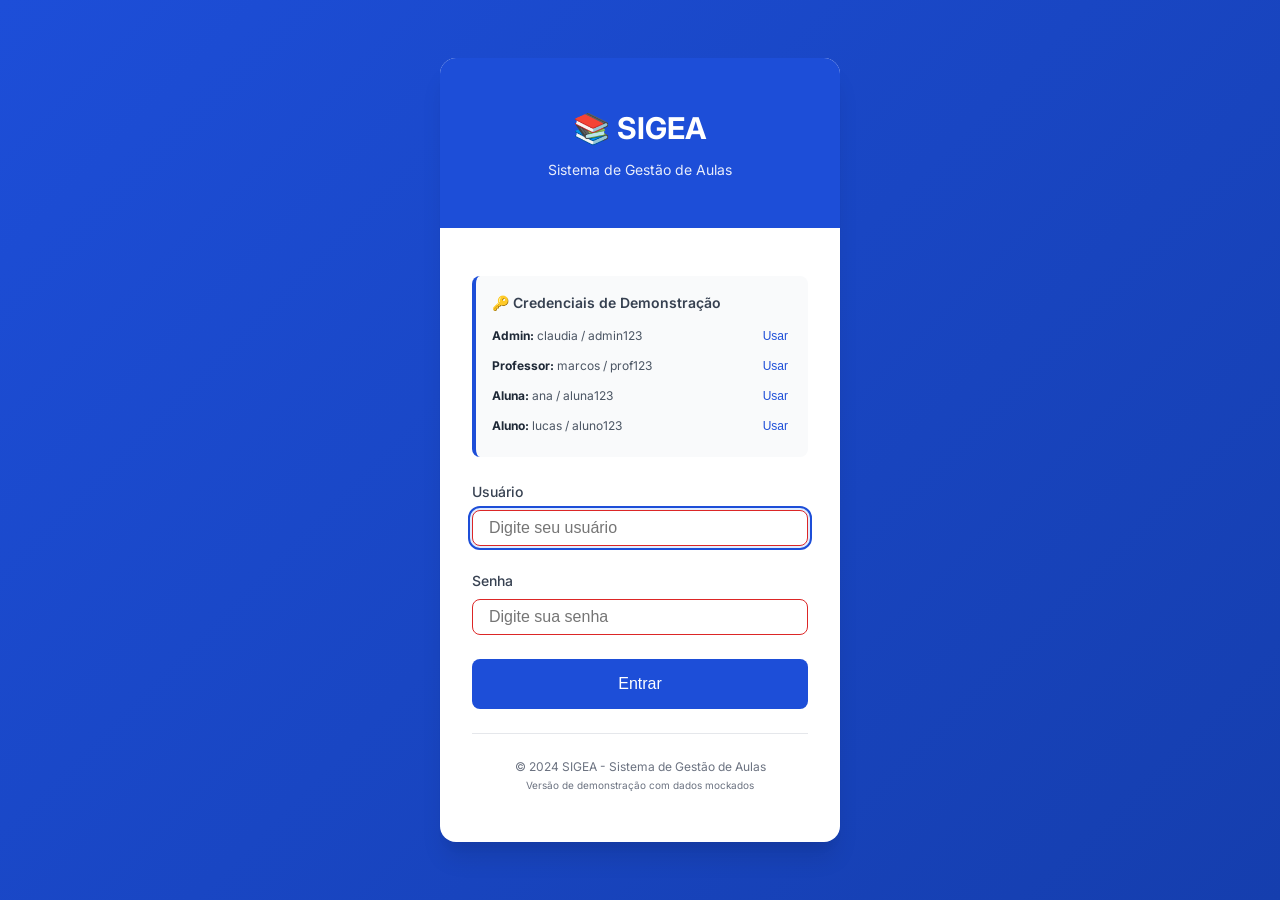
==== commit 503eb5e4: "Merge 1ef102a0cce1a3b5c073bca15d41f20e279e0fb1 into f79790962cfca6501d2c32654110f5ba5d7e1dc8" ====
--- a/pages/admin.html
+++ b/pages/admin.html
@@ -3,164 +3,504 @@
 <head>
     <meta charset="UTF-8">
     <meta name="viewport" content="width=device-width, initial-scale=1.0">
-    <title>SIGEA - Dashboard Administrativo</title>
-    <link rel="preconnect" href="https://fonts.googleapis.com">
-    <link rel="preconnect" href="https://fonts.gstatic.com" crossorigin>
-    <link href="https://fonts.googleapis.com/css2?family=Inter:wght@400;500;600&display=swap" rel="stylesheet">
-    <link rel="stylesheet" href="../css/styles.css">
+    <title>SIGEA - Painel Administrativo</title>
+    <link rel="stylesheet" href="../css/design-system.css">
     <link rel="stylesheet" href="../css/components.css">
-    <link rel="stylesheet" href="../css/responsive.css">
+    <style>
+        /* Estilos específicos do admin */
+        .dashboard-grid {
+            display: grid;
+            grid-template-columns: repeat(auto-fit, minmax(250px, 1fr));
+            gap: var(--space-lg);
+            margin-bottom: var(--space-2xl);
+        }
+
+        .kpi-card {
+            background: var(--white);
+            border-radius: var(--radius-lg);
+            padding: var(--space-xl);
+            box-shadow: var(--shadow-sm);
+            border: 1px solid var(--neutral-200);
+            text-align: center;
+            transition: all var(--transition-normal);
+        }
+
+        .kpi-card:hover {
+            transform: translateY(-2px);
+            box-shadow: var(--shadow-md);
+        }
+
+        .kpi-number {
+            font-size: 2.5rem;
+            font-weight: var(--weight-bold);
+            margin-bottom: var(--space-sm);
+        }
+
+        .kpi-label {
+            color: var(--neutral-600);
+            font-size: var(--text-small);
+            font-weight: var(--weight-medium);
+        }
+
+        .kpi-change {
+            font-size: var(--text-xs);
+            margin-top: var(--space-xs);
+        }
+
+        .change-positive {
+            color: var(--success-green);
+        }
+
+        .change-negative {
+            color: var(--error-red);
+        }
+
+        .quick-actions {
+            display: grid;
+            grid-template-columns: repeat(auto-fit, minmax(200px, 1fr));
+            gap: var(--space-md);
+            margin-bottom: var(--space-2xl);
+        }
+
+        .action-card {
+            background: var(--white);
+            border-radius: var(--radius-lg);
+            padding: var(--space-lg);
+            border: 1px solid var(--neutral-200);
+            text-align: center;
+            cursor: pointer;
+            transition: all var(--transition-fast);
+            text-decoration: none;
+            color: inherit;
+        }
+
+        .action-card:hover {
+            background: var(--primary-blue-light);
+            border-color: var(--primary-blue);
+            transform: translateY(-1px);
+        }
+
+        .action-icon {
+            font-size: 2rem;
+            margin-bottom: var(--space-sm);
+        }
+
+        .action-title {
+            font-weight: var(--weight-semibold);
+            color: var(--neutral-900);
+            margin-bottom: var(--space-xs);
+        }
+
+        .action-description {
+            font-size: var(--text-small);
+            color: var(--neutral-600);
+        }
+
+        .recent-activity {
+            background: var(--white);
+            border-radius: var(--radius-lg);
+            padding: var(--space-xl);
+            box-shadow: var(--shadow-sm);
+            border: 1px solid var(--neutral-200);
+        }
+
+        .activity-item {
+            display: flex;
+            align-items: center;
+            gap: var(--space-md);
+            padding: var(--space-md) 0;
+            border-bottom: 1px solid var(--neutral-100);
+        }
+
+        .activity-item:last-child {
+            border-bottom: none;
+        }
+
+        .activity-icon {
+            width: 40px;
+            height: 40px;
+            border-radius: var(--radius-full);
+            display: flex;
+            align-items: center;
+            justify-content: center;
+            font-size: 1.2rem;
+            flex-shrink: 0;
+        }
+
+        .activity-icon.alert {
+            background: var(--error-red-light);
+            color: var(--error-red);
+        }
+
+        .activity-icon.success {
+            background: var(--success-green-light);
+            color: var(--success-green);
+        }
+
+        .activity-icon.info {
+            background: var(--primary-blue-light);
+            color: var(--primary-blue);
+        }
+
+        .activity-content {
+            flex: 1;
+        }
+
+        .activity-title {
+            font-weight: var(--weight-medium);
+            color: var(--neutral-900);
+            margin-bottom: var(--space-xs);
+        }
+
+        .activity-description {
+            font-size: var(--text-small);
+            color: var(--neutral-600);
+        }
+
+        .activity-time {
+            font-size: var(--text-xs);
+            color: var(--neutral-500);
+        }
+
+        .chart-container {
+            background: var(--white);
+            border-radius: var(--radius-lg);
+            padding: var(--space-xl);
+            box-shadow: var(--shadow-sm);
+            border: 1px solid var(--neutral-200);
+            margin-bottom: var(--space-xl);
+        }
+
+        .chart-title {
+            font-size: var(--text-h3);
+            font-weight: var(--weight-semibold);
+            margin-bottom: var(--space-lg);
+            color: var(--neutral-900);
+        }
+
+        .simple-chart {
+            display: flex;
+            align-items: end;
+            gap: var(--space-sm);
+            height: 150px;
+            margin-bottom: var(--space-md);
+        }
+
+        .chart-bar {
+            background: var(--primary-blue);
+            border-radius: var(--radius-sm) var(--radius-sm) 0 0;
+            min-width: 40px;
+            flex: 1;
+            display: flex;
+            align-items: end;
+            justify-content: center;
+            color: var(--white);
+            font-size: var(--text-xs);
+            font-weight: var(--weight-medium);
+            padding: var(--space-xs);
+        }
+
+        .chart-labels {
+            display: flex;
+            gap: var(--space-sm);
+        }
+
+        .chart-label {
+            flex: 1;
+            text-align: center;
+            font-size: var(--text-xs);
+            color: var(--neutral-600);
+            min-width: 40px;
+        }
+
+        .alerts-panel {
+            background: var(--error-red-light);
+            border: 1px solid var(--error-red);
+            border-radius: var(--radius-lg);
+            padding: var(--space-lg);
+            margin-bottom: var(--space-xl);
+        }
+
+        .alerts-title {
+            display: flex;
+            align-items: center;
+            gap: var(--space-sm);
+            color: var(--error-red);
+            font-weight: var(--weight-semibold);
+            margin-bottom: var(--space-md);
+        }
+
+        .alert-item {
+            background: var(--white);
+            border-radius: var(--radius-md);
+            padding: var(--space-md);
+            margin-bottom: var(--space-sm);
+            display: flex;
+            justify-content: space-between;
+            align-items: center;
+        }
+
+        .alert-item:last-child {
+            margin-bottom: 0;
+        }
+
+        .alert-text {
+            font-size: var(--text-small);
+            color: var(--neutral-700);
+        }
+
+        .alert-action {
+            background: var(--primary-blue);
+            color: var(--white);
+            border: none;
+            padding: var(--space-xs) var(--space-sm);
+            border-radius: var(--radius-sm);
+            font-size: var(--text-xs);
+            cursor: pointer;
+        }
+
+        @media (max-width: 768px) {
+            .dashboard-grid {
+                grid-template-columns: repeat(2, 1fr);
+            }
+            
+            .quick-actions {
+                grid-template-columns: repeat(2, 1fr);
+            }
+        }
+    </style>
 </head>
 <body>
-    <!-- Mobile Navigation -->
-    <div id="mobile-nav"></div>
-
-    <div class="main-layout">
-        <!-- Sidebar -->
-        <div id="sidebar"></div>
-        
-        <!-- Main Content -->
-        <main class="main-content">
-            <div class="container">
-                <div class="mb-xl">
-                    <h1>Dashboard Administrativo</h1>
-                    <p style="color: var(--color-gray-600);">Visão geral do sistema e métricas principais</p>
-                </div>
-                
-                <!-- Dashboard Statistics -->
-                <div id="dashboard-stats" class="mb-xl">
-                    <!-- Stats will be loaded here by JavaScript -->
-                </div>
-                
-                <!-- Quick Actions -->
-                <div class="mb-xl">
-                    <div class="card">
-                        <div class="card-header">
-                            <h3>Ações Rápidas</h3>
-                        </div>
-                        <div class="card-body">
-                            <div style="display: grid; grid-template-columns: repeat(auto-fit, minmax(200px, 1fr)); gap: var(--space-md);">
-                                <button onclick="window.location.href='admin-turmas.html'" class="btn btn-primary">
-                                    <span class="nav-icon">🎓</span>
-                                    Nova Turma
-                                </button>
-                                <button onclick="window.location.href='admin-professores.html'" class="btn btn-secondary">
-                                    <span class="nav-icon">👨‍🏫</span>
-                                    Cadastrar Professor
-                                </button>
-                                <button onclick="window.location.href='admin-alunos.html'" class="btn btn-secondary">
-                                    <span class="nav-icon">👥</span>
-                                    Matricular Aluno
-                                </button>
-                                <button onclick="window.location.href='admin-relatorios.html'" class="btn btn-secondary">
-                                    <span class="nav-icon">📈</span>
-                                    Gerar Relatório
-                                </button>
-                            </div>
-                        </div>
-                    </div>
-                </div>
-                
-                <!-- Recent Activity -->
-                <div id="recent-activity" class="mb-xl">
-                    <!-- Recent activity will be loaded here -->
-                </div>
-                
-                <!-- Alerts and Warnings -->
-                <div class="mb-xl">
-                    <div class="card">
-                        <div class="card-header">
-                            <h3>⚠️ Alertas Importantes</h3>
-                        </div>
-                        <div class="card-body">
-                            <div id="admin-alerts">
-                                <div class="alert alert-warning">
-                                    <strong>Atenção:</strong> 3 alunos com taxa de presença abaixo de 75%
-                                </div>
-                                <div class="alert alert-info">
-                                    <strong>Lembrete:</strong> Período de avaliações inicia na próxima semana
-                                </div>
-                            </div>
-                        </div>
-                    </div>
-                </div>
-                
-                <!-- Summary Tables -->
-                <div class="row">
-                    <div class="col-md-6">
-                        <div class="card">
-                            <div class="card-header">
-                                <h3>Turmas Ativas</h3>
-                            </div>
-                            <div class="card-body">
-                                <div id="turmas-summary">
-                                    <div style="display: flex; justify-content: space-between; padding: 10px 0; border-bottom: 1px solid var(--color-gray-300);">
-                                        <span>3º Ano A - Matemática</span>
-                                        <span class="badge badge-success">25 alunos</span>
-                                    </div>
-                                    <div style="display: flex; justify-content: space-between; padding: 10px 0; border-bottom: 1px solid var(--color-gray-300);">
-                                        <span>2º Ano B - História</span>
-                                        <span class="badge badge-success">28 alunos</span>
-                                    </div>
-                                    <div style="display: flex; justify-content: space-between; padding: 10px 0;">
-                                        <span>1º Ano C - Português</span>
-                                        <span class="badge badge-success">22 alunos</span>
-                                    </div>
-                                </div>
-                            </div>
-                        </div>
-                    </div>
-                    
-                    <div class="col-md-6">
-                        <div class="card">
-                            <div class="card-header">
-                                <h3>Professores</h3>
-                            </div>
-                            <div class="card-body">
-                                <div id="professores-summary">
-                                    <div style="display: flex; justify-content: space-between; padding: 10px 0; border-bottom: 1px solid var(--color-gray-300);">
-                                        <span>Marcos Silva</span>
-                                        <span class="badge badge-primary">Matemática</span>
-                                    </div>
-                                    <div style="display: flex; justify-content: space-between; padding: 10px 0; border-bottom: 1px solid var(--color-gray-300);">
-                                        <span>Maria Santos</span>
-                                        <span class="badge badge-primary">História</span>
-                                    </div>
-                                    <div style="display: flex; justify-content: space-between; padding: 10px 0;">
-                                        <span>João Costa</span>
-                                        <span class="badge badge-primary">Português</span>
-                                    </div>
-                                </div>
-                            </div>
-                        </div>
-                    </div>
-                </div>
-            </div>
-        </main>
+    <!-- Sidebar Navigation -->
+    <nav class="sidebar">
+        <div class="sidebar-header">
+            <div class="sidebar-logo">📚 SIGEA</div>
+        </div>
+        <div class="sidebar-nav">
+            <a href="#dashboard" class="nav-item active">
+                <span class="nav-icon">📊</span>
+                <span class="nav-text">Dashboard</span>
+            </a>
+            <a href="#turmas" class="nav-item">
+                <span class="nav-icon">🏫</span>
+                <span class="nav-text">Turmas</span>
+            </a>
+            <a href="#professores" class="nav-item">
+                <span class="nav-icon">👨‍🏫</span>
+                <span class="nav-text">Professores</span>
+            </a>
+            <a href="#alunos" class="nav-item">
+                <span class="nav-icon">👨‍🎓</span>
+                <span class="nav-text">Alunos</span>
+            </a>
+            <a href="#relatorios" class="nav-item">
+                <span class="nav-icon">📈</span>
+                <span class="nav-text">Relatórios</span>
+            </a>
+            <a href="#configuracoes" class="nav-item">
+                <span class="nav-icon">⚙️</span>
+                <span class="nav-text">Configurações</span>
+            </a>
+        </div>
+    </nav>
+
+    <!-- Main Content -->
+    <main class="main-content">
+        <header class="main-header">
+            <div>
+                <h1 class="text-h2">Painel Administrativo</h1>
+                <p class="text-small text-neutral-600">Bem-vinda, <span data-user-name>Cláudia</span> 👋</p>
+            </div>
+            <div class="flex items-center gap-md">
+                <button class="btn btn-primary" onclick="showQuickAdd()">
+                    ➕ Adicionar
+                </button>
+                <button class="btn btn-secondary" onclick="exportData()">
+                    📊 Exportar
+                </button>
+                <button class="btn btn-secondary" onclick="logout()" title="Sair">
+                    🚪 Sair
+                </button>
+            </div>
+        </header>
+
+        <div class="main-body">
+            <!-- Alertas Importantes -->
+            <div class="alerts-panel" id="alertsPanel">
+                <div class="alerts-title">
+                    🚨 Alertas Importantes
+                </div>
+                <div class="alert-item">
+                    <span class="alert-text"><strong>Lucas Mendes:</strong> 3 faltas consecutivas em Matemática</span>
+                    <button class="alert-action" onclick="viewStudent(4)">Ver Aluno</button>
+                </div>
+                <div class="alert-item">
+                    <span class="alert-text"><strong>Turma 2º B:</strong> Frequência abaixo de 85% esta semana</span>
+                    <button class="alert-action" onclick="viewClass(2)">Ver Turma</button>
+                </div>
+                <div class="alert-item">
+                    <span class="alert-text"><strong>Prof. Maria Santos:</strong> Notas pendentes de lançamento</span>
+                    <button class="alert-action" onclick="contactTeacher(5)">Contatar</button>
+                </div>
+            </div>
+
+            <!-- KPIs Dashboard -->
+            <div class="dashboard-grid">
+                <div class="kpi-card">
+                    <div class="kpi-number text-primary-blue" id="totalAlunos">83</div>
+                    <div class="kpi-label">Total de Alunos</div>
+                    <div class="kpi-change change-positive">+5 este mês</div>
+                </div>
+                <div class="kpi-card">
+                    <div class="kpi-number text-success" id="totalProfessores">12</div>
+                    <div class="kpi-label">Professores Ativos</div>
+                    <div class="kpi-change change-positive">+1 este mês</div>
+                </div>
+                <div class="kpi-card">
+                    <div class="kpi-number text-accent-orange" id="totalTurmas">15</div>
+                    <div class="kpi-label">Turmas Ativas</div>
+                    <div class="kpi-change">Estável</div>
+                </div>
+                <div class="kpi-card">
+                    <div class="kpi-number text-primary-blue" id="presencaMedia">92.5%</div>
+                    <div class="kpi-label">Frequência Média</div>
+                    <div class="kpi-change change-positive">+2.1% vs mês anterior</div>
+                </div>
+                <div class="kpi-card">
+                    <div class="kpi-number text-error" id="alunosRisco">8</div>
+                    <div class="kpi-label">Alunos em Risco</div>
+                    <div class="kpi-change change-negative">Requer atenção</div>
+                </div>
+                <div class="kpi-card">
+                    <div class="kpi-number text-success" id="aprovacaoMedia">87.3%</div>
+                    <div class="kpi-label">Taxa de Aprovação</div>
+                    <div class="kpi-change change-positive">+3.2% vs ano anterior</div>
+                </div>
+            </div>
+
+            <!-- Ações Rápidas -->
+            <div class="quick-actions">
+                <a href="#" class="action-card" onclick="openModal('addTurmaModal')">
+                    <div class="action-icon">🏫</div>
+                    <div class="action-title">Nova Turma</div>
+                    <div class="action-description">Criar uma nova turma</div>
+                </a>
+                <a href="#" class="action-card" onclick="openModal('addProfessorModal')">
+                    <div class="action-icon">👨‍🏫</div>
+                    <div class="action-title">Novo Professor</div>
+                    <div class="action-description">Cadastrar professor</div>
+                </a>
+                <a href="#" class="action-card" onclick="openModal('addAlunoModal')">
+                    <div class="action-icon">👨‍🎓</div>
+                    <div class="action-title">Novo Aluno</div>
+                    <div class="action-description">Matricular aluno</div>
+                </a>
+                <a href="#" class="action-card" onclick="generateReport()">
+                    <div class="action-icon">📊</div>
+                    <div class="action-title">Relatório</div>
+                    <div class="action-description">Gerar relatório</div>
+                </a>
+            </div>
+
+            <!-- Gráfico de Frequência Semanal -->
+            <div class="chart-container">
+                <h3 class="chart-title">📅 Frequência Semanal</h3>
+                <div class="simple-chart" id="frequencyChart">
+                    <!-- Será populado dinamicamente -->
+                </div>
+                <div class="chart-labels">
+                    <div class="chart-label">Seg</div>
+                    <div class="chart-label">Ter</div>
+                    <div class="chart-label">Qua</div>
+                    <div class="chart-label">Qui</div>
+                    <div class="chart-label">Sex</div>
+                </div>
+            </div>
+
+            <!-- Atividade Recente -->
+            <div class="recent-activity">
+                <h3 class="text-h3 mb-lg">📋 Atividade Recente</h3>
+                <div class="activity-item">
+                    <div class="activity-icon success">✅</div>
+                    <div class="activity-content">
+                        <div class="activity-title">Ana Rodrigues completou trabalho</div>
+                        <div class="activity-description">Trabalho sobre Equações - Matemática</div>
+                    </div>
+                    <div class="activity-time">2 min atrás</div>
+                </div>
+                <div class="activity-item">
+                    <div class="activity-icon alert">⚠️</div>
+                    <div class="activity-content">
+                        <div class="activity-title">Lucas Mendes - Nova falta</div>
+                        <div class="activity-description">3ª falta consecutiva em Matemática</div>
+                    </div>
+                    <div class="activity-time">15 min atrás</div>
+                </div>
+                <div class="activity-item">
+                    <div class="activity-icon info">📝</div>
+                    <div class="activity-content">
+                        <div class="activity-title">Prof. Marcos lançou notas</div>
+                        <div class="activity-description">Avaliação de Matemática - 3º Ano A</div>
+                    </div>
+                    <div class="activity-time">1 hora atrás</div>
+                </div>
+                <div class="activity-item">
+                    <div class="activity-icon success">👨‍🎓</div>
+                    <div class="activity-content">
+                        <div class="activity-title">Novo aluno matriculado</div>
+                        <div class="activity-description">Pedro Santos - 3º Ano A</div>
+                    </div>
+                    <div class="activity-time">3 horas atrás</div>
+                </div>
+            </div>
+        </div>
+    </main>
+
+    <!-- Modal de Adicionar Turma -->
+    <div class="modal-overlay" id="addTurmaModal">
+        <div class="modal">
+            <div class="modal-header">
+                <h3 class="modal-title">Nova Turma</h3>
+                <button class="modal-close" onclick="closeModal('addTurmaModal')">&times;</button>
+            </div>
+            <div class="modal-body">
+                <form id="addTurmaForm">
+                    <div class="form-group">
+                        <label class="form-label">Nome da Turma</label>
+                        <input type="text" class="form-input" name="nome" placeholder="Ex: 3º Ano A - Matemática" required>
+                    </div>
+                    <div class="form-group">
+                        <label class="form-label">Série</label>
+                        <select class="form-select" name="serie" required>
+                            <option value="">Selecione...</option>
+                            <option value="1º Ano">1º Ano</option>
+                            <option value="2º Ano">2º Ano</option>
+                            <option value="3º Ano">3º Ano</option>
+                        </select>
+                    </div>
+                    <div class="form-group">
+                        <label class="form-label">Disciplina</label>
+                        <input type="text" class="form-input" name="disciplina" placeholder="Ex: Matemática" required>
+                    </div>
+                    <div class="form-group">
+                        <label class="form-label">Professor</label>
+                        <select class="form-select" name="professorId" required>
+                            <option value="">Selecione...</option>
+                            <!-- Será populado dinamicamente -->
+                        </select>
+                    </div>
+                </form>
+            </div>
+            <div class="modal-footer">
+                <button class="btn btn-secondary" onclick="closeModal('addTurmaModal')">Cancelar</button>
+                <button class="btn btn-primary" onclick="saveTurma()">Criar Turma</button>
+            </div>
+        </div>
     </div>
 
     <!-- Scripts -->
     <script src="../js/data.js"></script>
     <script src="../js/auth.js"></script>
-    <script src="../js/components.js"></script>
-    <script src="../js/app.js"></script>
-    
-    <style>
-    .row {
-        display: flex;
-        gap: var(--space-lg);
-        margin-top: var(--space-xl);
-    }
-    
-    .col-md-6 {
-        flex: 1;
-    }
-    
-    @media (max-width: 768px) {
-        .row {
-            flex-direction: column;
-        }
-    }
-    </style>
+    <script src="../js/admin.js"></script>
 </body>
 </html>
--- a/css/design-system.css
+++ b/css/design-system.css
@@ -0,0 +1,248 @@
+/* SIGEA - Design System */
+/* Sistema de Gestão de Aulas - Design System & CSS Variables */
+
+@import url('https://fonts.googleapis.com/css2?family=Inter:wght@400;500;600;700&display=swap');
+
+/* Reset e Base */
+*,
+*::before,
+*::after {
+  box-sizing: border-box;
+  margin: 0;
+  padding: 0;
+}
+
+html {
+  font-family: 'Inter', -apple-system, BlinkMacSystemFont, 'Segoe UI', Roboto, sans-serif;
+  line-height: 1.5;
+  -webkit-font-smoothing: antialiased;
+  -moz-osx-font-smoothing: grayscale;
+}
+
+:root {
+  /* Cores Primárias */
+  --primary-blue: #1D4ED8;
+  --primary-blue-hover: #153EAE;
+  --primary-blue-light: #E0ECFF;
+  --primary-blue-dark: #1E3A8A;
+
+  /* Cores de Acento */
+  --accent-orange: #F97316;
+  --accent-orange-hover: #EA580C;
+  --accent-orange-light: #FFF7ED;
+
+  /* Estados */
+  --success-green: #10B981;
+  --success-green-light: #D1FAE5;
+  --warning-amber: #F59E0B;
+  --warning-amber-light: #FEF3C7;
+  --error-red: #DC2626;
+  --error-red-light: #FEE2E2;
+
+  /* Tons Neutros */
+  --neutral-900: #111827;
+  --neutral-800: #1F2937;
+  --neutral-700: #374151;
+  --neutral-600: #4B5563;
+  --neutral-500: #6B7280;
+  --neutral-400: #9CA3AF;
+  --neutral-300: #D1D5DB;
+  --neutral-200: #E5E7EB;
+  --neutral-100: #F3F4F6;
+  --neutral-50: #F9FAFB;
+  --white: #FFFFFF;
+
+  /* Tipografia */
+  --text-h1: 1.875rem;    /* 30px */
+  --text-h2: 1.5rem;      /* 24px */
+  --text-h3: 1.25rem;     /* 20px */
+  --text-h4: 1.125rem;    /* 18px */
+  --text-body: 1rem;      /* 16px */
+  --text-small: 0.875rem; /* 14px */
+  --text-xs: 0.75rem;     /* 12px */
+
+  --weight-regular: 400;
+  --weight-medium: 500;
+  --weight-semibold: 600;
+  --weight-bold: 700;
+
+  /* Espaçamentos */
+  --space-xs: 0.25rem;    /* 4px */
+  --space-sm: 0.5rem;     /* 8px */
+  --space-md: 1rem;       /* 16px */
+  --space-lg: 1.5rem;     /* 24px */
+  --space-xl: 2rem;       /* 32px */
+  --space-2xl: 3rem;      /* 48px */
+  --space-3xl: 4rem;      /* 64px */
+
+  /* Bordas */
+  --radius-none: 0;
+  --radius-sm: 0.25rem;   /* 4px */
+  --radius-md: 0.5rem;    /* 8px */
+  --radius-lg: 0.75rem;   /* 12px */
+  --radius-xl: 1rem;      /* 16px */
+  --radius-full: 9999px;
+
+  /* Sombras */
+  --shadow-sm: 0 1px 2px 0 rgb(0 0 0 / 0.05);
+  --shadow-md: 0 4px 6px -1px rgb(0 0 0 / 0.1), 0 2px 4px -1px rgb(0 0 0 / 0.06);
+  --shadow-lg: 0 10px 15px -3px rgb(0 0 0 / 0.1), 0 4px 6px -2px rgb(0 0 0 / 0.05);
+  --shadow-xl: 0 20px 25px -5px rgb(0 0 0 / 0.1), 0 10px 10px -5px rgb(0 0 0 / 0.04);
+
+  /* Transições */
+  --transition-fast: 0.15s ease;
+  --transition-normal: 0.3s ease;
+  --transition-slow: 0.5s ease;
+
+  /* Layout */
+  --sidebar-width: 280px;
+  --sidebar-collapsed-width: 64px;
+  --header-height: 64px;
+  --container-max-width: 1200px;
+
+  /* Z-index */
+  --z-dropdown: 100;
+  --z-modal: 200;
+  --z-toast: 300;
+}
+
+/* Utilitários de Texto */
+.text-h1 { font-size: var(--text-h1); font-weight: var(--weight-semibold); line-height: 1.2; }
+.text-h2 { font-size: var(--text-h2); font-weight: var(--weight-semibold); line-height: 1.3; }
+.text-h3 { font-size: var(--text-h3); font-weight: var(--weight-semibold); line-height: 1.4; }
+.text-h4 { font-size: var(--text-h4); font-weight: var(--weight-medium); line-height: 1.4; }
+.text-body { font-size: var(--text-body); font-weight: var(--weight-regular); line-height: 1.5; }
+.text-small { font-size: var(--text-small); font-weight: var(--weight-regular); line-height: 1.5; }
+.text-xs { font-size: var(--text-xs); font-weight: var(--weight-regular); line-height: 1.4; }
+
+.text-medium { font-weight: var(--weight-medium); }
+.text-semibold { font-weight: var(--weight-semibold); }
+.text-bold { font-weight: var(--weight-bold); }
+
+/* Cores de Texto */
+.text-primary { color: var(--primary-blue); }
+.text-success { color: var(--success-green); }
+.text-warning { color: var(--warning-amber); }
+.text-error { color: var(--error-red); }
+.text-neutral-900 { color: var(--neutral-900); }
+.text-neutral-600 { color: var(--neutral-600); }
+.text-neutral-500 { color: var(--neutral-500); }
+.text-neutral-400 { color: var(--neutral-400); }
+.text-white { color: var(--white); }
+
+/* Utilitários de Layout */
+.flex { display: flex; }
+.flex-col { flex-direction: column; }
+.flex-wrap { flex-wrap: wrap; }
+.items-center { align-items: center; }
+.items-start { align-items: flex-start; }
+.items-end { align-items: flex-end; }
+.justify-center { justify-content: center; }
+.justify-between { justify-content: space-between; }
+.justify-end { justify-content: flex-end; }
+.gap-xs { gap: var(--space-xs); }
+.gap-sm { gap: var(--space-sm); }
+.gap-md { gap: var(--space-md); }
+.gap-lg { gap: var(--space-lg); }
+.gap-xl { gap: var(--space-xl); }
+
+.grid { display: grid; }
+.grid-cols-1 { grid-template-columns: repeat(1, minmax(0, 1fr)); }
+.grid-cols-2 { grid-template-columns: repeat(2, minmax(0, 1fr)); }
+.grid-cols-3 { grid-template-columns: repeat(3, minmax(0, 1fr)); }
+.grid-cols-4 { grid-template-columns: repeat(4, minmax(0, 1fr)); }
+
+/* Utilitários de Espaçamento */
+.p-xs { padding: var(--space-xs); }
+.p-sm { padding: var(--space-sm); }
+.p-md { padding: var(--space-md); }
+.p-lg { padding: var(--space-lg); }
+.p-xl { padding: var(--space-xl); }
+
+.m-xs { margin: var(--space-xs); }
+.m-sm { margin: var(--space-sm); }
+.m-md { margin: var(--space-md); }
+.m-lg { margin: var(--space-lg); }
+.m-xl { margin: var(--space-xl); }
+
+.mt-xs { margin-top: var(--space-xs); }
+.mt-sm { margin-top: var(--space-sm); }
+.mt-md { margin-top: var(--space-md); }
+.mt-lg { margin-top: var(--space-lg); }
+.mt-xl { margin-top: var(--space-xl); }
+
+.mb-xs { margin-bottom: var(--space-xs); }
+.mb-sm { margin-bottom: var(--space-sm); }
+.mb-md { margin-bottom: var(--space-md); }
+.mb-lg { margin-bottom: var(--space-lg); }
+.mb-xl { margin-bottom: var(--space-xl); }
+
+/* Breakpoints para Responsividade */
+@media (min-width: 768px) {
+  :root {
+    --text-h1: 2.25rem;  /* 36px em tablet+ */
+    --text-h2: 1.875rem; /* 30px em tablet+ */
+  }
+  
+  .md\:grid-cols-2 { grid-template-columns: repeat(2, minmax(0, 1fr)); }
+  .md\:grid-cols-3 { grid-template-columns: repeat(3, minmax(0, 1fr)); }
+  .md\:grid-cols-4 { grid-template-columns: repeat(4, minmax(0, 1fr)); }
+  .md\:flex-row { flex-direction: row; }
+}
+
+@media (min-width: 1024px) {
+  .lg\:grid-cols-3 { grid-template-columns: repeat(3, minmax(0, 1fr)); }
+  .lg\:grid-cols-4 { grid-template-columns: repeat(4, minmax(0, 1fr)); }
+  .lg\:grid-cols-5 { grid-template-columns: repeat(5, minmax(0, 1fr)); }
+}
+
+/* Utilitários de Display */
+.hidden { display: none; }
+.block { display: block; }
+.inline-block { display: inline-block; }
+
+/* Mobile First Responsive Classes */
+@media (max-width: 767px) {
+  .md\:hidden { display: none; }
+}
+
+@media (min-width: 768px) {
+  .hidden\:md { display: none; }
+}
+
+/* Utilitários de Width/Height */
+.w-full { width: 100%; }
+.h-full { height: 100%; }
+.min-h-screen { min-height: 100vh; }
+
+/* Utilitários de Posição */
+.relative { position: relative; }
+.absolute { position: absolute; }
+.fixed { position: fixed; }
+.sticky { position: sticky; }
+
+/* Utilitários de Overflow */
+.overflow-hidden { overflow: hidden; }
+.overflow-auto { overflow: auto; }
+.overflow-x-auto { overflow-x: auto; }
+
+/* Estados de Focus para Acessibilidade */
+*:focus {
+  outline: 2px solid var(--primary-blue);
+  outline-offset: 2px;
+}
+
+*:focus:not(:focus-visible) {
+  outline: none;
+}
+
+/* Scroll suave */
+html {
+  scroll-behavior: smooth;
+}
+
+/* Selection styling */
+::selection {
+  background-color: var(--primary-blue-light);
+  color: var(--primary-blue-dark);
+}
--- a/css/components.css
+++ b/css/components.css
@@ -1,176 +1,248 @@
-/* SIGEA - Components CSS */
-
-/* Buttons */
+/* SIGEA - Components */
+/* Sistema de Gestão de Aulas - Componentes Reutilizáveis */
+
+/* === BOTÕES === */
 .btn {
   display: inline-flex;
   align-items: center;
   justify-content: center;
-  padding: 12px 24px;
+  gap: var(--space-sm);
+  padding: var(--space-sm) var(--space-md);
   border: none;
   border-radius: var(--radius-md);
-  font-family: inherit;
-  font-size: var(--font-size-base);
-  font-weight: var(--font-weight-medium);
+  font-size: var(--text-small);
+  font-weight: var(--weight-medium);
   text-decoration: none;
   cursor: pointer;
   transition: all var(--transition-fast);
-  gap: var(--space-sm);
+  min-height: 40px;
 }
 
 .btn:disabled {
-  opacity: 0.6;
+  opacity: 0.5;
   cursor: not-allowed;
 }
 
+/* Variações de Botão */
 .btn-primary {
-  background-color: var(--color-primary);
-  color: var(--color-white);
+  background-color: var(--primary-blue);
+  color: var(--white);
 }
 
 .btn-primary:hover:not(:disabled) {
-  background-color: var(--color-primary-hover);
+  background-color: var(--primary-blue-hover);
+  transform: translateY(-1px);
+  box-shadow: var(--shadow-md);
 }
 
 .btn-secondary {
   background-color: transparent;
-  color: var(--color-primary);
-  border: 1px solid var(--color-primary);
+  color: var(--primary-blue);
+  border: 1px solid var(--primary-blue);
 }
 
 .btn-secondary:hover:not(:disabled) {
-  background-color: var(--color-primary-light);
+  background-color: var(--primary-blue-light);
+}
+
+.btn-accent {
+  background-color: var(--accent-orange);
+  color: var(--white);
+}
+
+.btn-accent:hover:not(:disabled) {
+  background-color: var(--accent-orange-hover);
+  transform: translateY(-1px);
+  box-shadow: var(--shadow-md);
 }
 
 .btn-success {
-  background-color: var(--color-success);
-  color: var(--color-white);
-}
-
-.btn-warning {
-  background-color: var(--color-warning);
-  color: var(--color-white);
+  background-color: var(--success-green);
+  color: var(--white);
+}
+
+.btn-success:hover:not(:disabled) {
+  opacity: 0.9;
+  transform: translateY(-1px);
 }
 
 .btn-error {
-  background-color: var(--color-error);
-  color: var(--color-white);
-}
-
+  background-color: var(--error-red);
+  color: var(--white);
+}
+
+.btn-error:hover:not(:disabled) {
+  opacity: 0.9;
+  transform: translateY(-1px);
+}
+
+/* Tamanhos de Botão */
 .btn-sm {
-  padding: 8px 16px;
-  font-size: var(--font-size-sm);
+  padding: var(--space-xs) var(--space-sm);
+  font-size: var(--text-xs);
+  min-height: 32px;
 }
 
 .btn-lg {
-  padding: 16px 32px;
-  font-size: var(--font-size-lg);
-}
-
-/* Cards */
+  padding: var(--space-md) var(--space-xl);
+  font-size: var(--text-body);
+  min-height: 48px;
+}
+
+/* === CARDS === */
 .card {
-  background: var(--color-white);
+  background-color: var(--white);
   border-radius: var(--radius-lg);
   box-shadow: var(--shadow-sm);
-  border: 1px solid var(--color-gray-300);
+  border: 1px solid var(--neutral-200);
+  transition: all var(--transition-normal);
   overflow: hidden;
 }
 
+.card:hover {
+  box-shadow: var(--shadow-md);
+  transform: translateY(-2px);
+}
+
 .card-header {
   padding: var(--space-lg);
-  border-bottom: 1px solid var(--color-gray-300);
-  background: var(--color-gray-50);
-}
-
-.card-body {
+  border-bottom: 1px solid var(--neutral-200);
+}
+
+.card-content {
   padding: var(--space-lg);
 }
 
 .card-footer {
   padding: var(--space-lg);
-  border-top: 1px solid var(--color-gray-300);
-  background: var(--color-gray-50);
-}
-
-/* Forms */
+  border-top: 1px solid var(--neutral-200);
+  background-color: var(--neutral-50);
+}
+
+/* Variações de Card */
+.card-stat {
+  text-align: center;
+  padding: var(--space-xl);
+}
+
+.card-stat .stat-number {
+  font-size: var(--text-h1);
+  font-weight: var(--weight-bold);
+  color: var(--primary-blue);
+  display: block;
+  margin-bottom: var(--space-sm);
+}
+
+.card-stat .stat-label {
+  font-size: var(--text-small);
+  color: var(--neutral-600);
+  font-weight: var(--weight-medium);
+}
+
+/* === FORMULÁRIOS === */
 .form-group {
   margin-bottom: var(--space-lg);
 }
 
 .form-label {
   display: block;
+  font-size: var(--text-small);
+  font-weight: var(--weight-medium);
+  color: var(--neutral-700);
   margin-bottom: var(--space-sm);
-  font-weight: var(--font-weight-medium);
-  color: var(--color-gray-900);
-}
-
-.form-input,
-.form-select,
-.form-textarea {
+}
+
+.form-input {
   width: 100%;
-  padding: 12px 16px;
-  border: 1px solid var(--color-gray-300);
+  padding: var(--space-sm) var(--space-md);
+  border: 1px solid var(--neutral-300);
   border-radius: var(--radius-md);
-  font-family: inherit;
-  font-size: var(--font-size-base);
-  background-color: var(--color-white);
-  transition: border-color var(--transition-fast);
-}
-
-.form-input:focus,
-.form-select:focus,
-.form-textarea:focus {
-  border-color: var(--color-primary);
-  outline: none;
-  box-shadow: 0 0 0 3px rgba(29, 78, 216, 0.1);
-}
-
-.form-input:invalid,
-.form-select:invalid,
-.form-textarea:invalid {
-  border-color: var(--color-error);
+  font-size: var(--text-body);
+  transition: all var(--transition-fast);
+  background-color: var(--white);
+}
+
+.form-input:focus {
+  border-color: var(--primary-blue);
+  box-shadow: 0 0 0 3px var(--primary-blue-light);
+}
+
+.form-input:invalid {
+  border-color: var(--error-red);
+}
+
+.form-select {
+  width: 100%;
+  padding: var(--space-sm) var(--space-md);
+  border: 1px solid var(--neutral-300);
+  border-radius: var(--radius-md);
+  font-size: var(--text-body);
+  background-color: var(--white);
+  cursor: pointer;
 }
 
 .form-error {
-  color: var(--color-error);
-  font-size: var(--font-size-sm);
+  color: var(--error-red);
+  font-size: var(--text-xs);
   margin-top: var(--space-xs);
 }
 
-.form-help {
-  color: var(--color-gray-600);
-  font-size: var(--font-size-sm);
-  margin-top: var(--space-xs);
-}
-
-/* Navigation */
-.nav-sidebar {
-  list-style: none;
+/* === NAVEGAÇÃO === */
+.sidebar {
+  width: var(--sidebar-width);
+  min-height: 100vh;
+  background-color: var(--white);
+  border-right: 1px solid var(--neutral-200);
+  position: fixed;
+  left: 0;
+  top: 0;
+  z-index: 50;
+  transition: transform var(--transition-normal);
+}
+
+.sidebar-collapsed {
+  width: var(--sidebar-collapsed-width);
+}
+
+.sidebar-header {
+  padding: var(--space-lg);
+  border-bottom: 1px solid var(--neutral-200);
+  display: flex;
+  align-items: center;
+  gap: var(--space-md);
+}
+
+.sidebar-logo {
+  font-size: var(--text-h3);
+  font-weight: var(--weight-bold);
+  color: var(--primary-blue);
+}
+
+.sidebar-nav {
+  padding: var(--space-md) 0;
 }
 
 .nav-item {
-  margin-bottom: var(--space-sm);
-}
-
-.nav-link {
   display: flex;
   align-items: center;
-  padding: 12px 16px;
-  color: var(--color-gray-600);
+  gap: var(--space-md);
+  padding: var(--space-md) var(--space-lg);
+  color: var(--neutral-600);
   text-decoration: none;
-  border-radius: var(--radius-md);
+  font-weight: var(--weight-medium);
   transition: all var(--transition-fast);
-  gap: var(--space-sm);
-}
-
-.nav-link:hover {
-  background-color: var(--color-gray-100);
-  color: var(--color-gray-900);
-}
-
-.nav-link.active {
-  background-color: var(--color-primary-light);
-  color: var(--color-primary);
-  font-weight: var(--font-weight-medium);
+  border-left: 3px solid transparent;
+}
+
+.nav-item:hover {
+  background-color: var(--neutral-50);
+  color: var(--primary-blue);
+}
+
+.nav-item.active {
+  background-color: var(--primary-blue-light);
+  color: var(--primary-blue);
+  border-left-color: var(--primary-blue);
 }
 
 .nav-icon {
@@ -179,176 +251,102 @@
   flex-shrink: 0;
 }
 
-/* Tables */
+/* === MAIN CONTENT === */
+.main-content {
+  margin-left: var(--sidebar-width);
+  min-height: 100vh;
+  background-color: var(--neutral-50);
+  transition: margin-left var(--transition-normal);
+}
+
+.main-content.sidebar-collapsed {
+  margin-left: var(--sidebar-collapsed-width);
+}
+
+.main-header {
+  background-color: var(--white);
+  padding: var(--space-md) var(--space-xl);
+  border-bottom: 1px solid var(--neutral-200);
+  display: flex;
+  align-items: center;
+  justify-content: space-between;
+  position: sticky;
+  top: 0;
+  z-index: 40;
+}
+
+.main-body {
+  padding: var(--space-xl);
+  max-width: var(--container-max-width);
+  margin: 0 auto;
+}
+
+/* === BADGES E TAGS === */
+.badge {
+  display: inline-flex;
+  align-items: center;
+  padding: var(--space-xs) var(--space-sm);
+  border-radius: var(--radius-full);
+  font-size: var(--text-xs);
+  font-weight: var(--weight-medium);
+}
+
+.badge-primary {
+  background-color: var(--primary-blue-light);
+  color: var(--primary-blue);
+}
+
+.badge-success {
+  background-color: var(--success-green-light);
+  color: var(--success-green);
+}
+
+.badge-warning {
+  background-color: var(--warning-amber-light);
+  color: var(--warning-amber);
+}
+
+.badge-error {
+  background-color: var(--error-red-light);
+  color: var(--error-red);
+}
+
+/* === TABELAS === */
 .table {
   width: 100%;
-  border-collapse: collapse;
-  background: var(--color-white);
+  background-color: var(--white);
+  border-radius: var(--radius-lg);
+  overflow: hidden;
+  box-shadow: var(--shadow-sm);
+  border: 1px solid var(--neutral-200);
+}
+
+.table thead {
+  background-color: var(--neutral-50);
 }
 
 .table th,
 .table td {
-  padding: 12px 16px;
+  padding: var(--space-md);
   text-align: left;
-  border-bottom: 1px solid var(--color-gray-300);
+  border-bottom: 1px solid var(--neutral-200);
 }
 
 .table th {
-  background: var(--color-gray-50);
-  font-weight: var(--font-weight-semibold);
-  color: var(--color-gray-900);
+  font-weight: var(--weight-semibold);
+  color: var(--neutral-700);
+  font-size: var(--text-small);
 }
 
 .table tbody tr:hover {
-  background-color: var(--color-gray-50);
-}
-
-/* Stats/Metrics Cards */
-.stat-card {
-  background: var(--color-white);
-  padding: var(--space-lg);
-  border-radius: var(--radius-lg);
-  box-shadow: var(--shadow-sm);
-  border: 1px solid var(--color-gray-300);
-}
-
-.stat-value {
-  font-size: var(--font-size-2xl);
-  font-weight: var(--font-weight-semibold);
-  color: var(--color-gray-900);
-  margin-bottom: var(--space-xs);
-}
-
-.stat-label {
-  color: var(--color-gray-600);
-  font-size: var(--font-size-sm);
-  margin-bottom: var(--space-sm);
-}
-
-.stat-change {
-  font-size: var(--font-size-sm);
-  font-weight: var(--font-weight-medium);
-}
-
-.stat-change.positive {
-  color: var(--color-success);
-}
-
-.stat-change.negative {
-  color: var(--color-error);
-}
-
-/* Badges/Tags */
-.badge {
-  display: inline-flex;
-  align-items: center;
-  padding: 4px 12px;
-  font-size: var(--font-size-sm);
-  font-weight: var(--font-weight-medium);
-  border-radius: var(--radius-full);
-  gap: var(--space-xs);
-}
-
-.badge-primary {
-  background-color: var(--color-primary-light);
-  color: var(--color-primary);
-}
-
-.badge-success {
-  background-color: #D1FAE5;
-  color: var(--color-success);
-}
-
-.badge-warning {
-  background-color: #FEF3C7;
-  color: var(--color-warning);
-}
-
-.badge-error {
-  background-color: #FEE2E2;
-  color: var(--color-error);
-}
-
-/* Alerts */
-.alert {
-  padding: var(--space-md);
-  border-radius: var(--radius-md);
-  margin-bottom: var(--space-lg);
-  display: flex;
-  align-items: flex-start;
-  gap: var(--space-sm);
-}
-
-.alert-success {
-  background-color: #D1FAE5;
-  color: var(--color-success);
-  border: 1px solid #A7F3D0;
-}
-
-.alert-warning {
-  background-color: #FEF3C7;
-  color: var(--color-warning);
-  border: 1px solid #FDE68A;
-}
-
-.alert-error {
-  background-color: #FEE2E2;
-  color: var(--color-error);
-  border: 1px solid #FECACA;
-}
-
-.alert-info {
-  background-color: var(--color-primary-light);
-  color: var(--color-primary);
-  border: 1px solid #BFDBFE;
-}
-
-/* Loading States */
-.loading {
-  display: inline-flex;
-  align-items: center;
-  gap: var(--space-sm);
-}
-
-.spinner {
-  width: 16px;
-  height: 16px;
-  border: 2px solid var(--color-gray-300);
-  border-top: 2px solid var(--color-primary);
-  border-radius: 50%;
-  animation: spin 1s linear infinite;
-}
-
-@keyframes spin {
-  0% { transform: rotate(0deg); }
-  100% { transform: rotate(360deg); }
-}
-
-/* Progress Bars */
-.progress {
-  width: 100%;
-  height: 8px;
-  background-color: var(--color-gray-300);
-  border-radius: var(--radius-full);
-  overflow: hidden;
-}
-
-.progress-bar {
-  height: 100%;
-  background-color: var(--color-primary);
-  border-radius: var(--radius-full);
-  transition: width var(--transition-normal);
-}
-
-.progress-success .progress-bar {
-  background-color: var(--color-success);
-}
-
-.progress-warning .progress-bar {
-  background-color: var(--color-warning);
-}
-
-/* Modals */
+  background-color: var(--neutral-50);
+}
+
+.table tbody tr:last-child td {
+  border-bottom: none;
+}
+
+/* === MODAIS === */
 .modal-overlay {
   position: fixed;
   top: 0;
@@ -359,55 +357,173 @@
   display: flex;
   align-items: center;
   justify-content: center;
-  z-index: 1000;
+  z-index: var(--z-modal);
+  opacity: 0;
+  visibility: hidden;
+  transition: all var(--transition-normal);
+}
+
+.modal-overlay.active {
+  opacity: 1;
+  visibility: visible;
 }
 
 .modal {
-  background: var(--color-white);
+  background-color: var(--white);
   border-radius: var(--radius-lg);
-  box-shadow: var(--shadow-lg);
+  box-shadow: var(--shadow-xl);
   max-width: 500px;
   width: 90%;
   max-height: 90vh;
-  overflow: auto;
+  overflow-y: auto;
+  transform: scale(0.9);
+  transition: transform var(--transition-normal);
+}
+
+.modal-overlay.active .modal {
+  transform: scale(1);
 }
 
 .modal-header {
   padding: var(--space-lg);
-  border-bottom: 1px solid var(--color-gray-300);
+  border-bottom: 1px solid var(--neutral-200);
   display: flex;
   align-items: center;
   justify-content: space-between;
 }
 
+.modal-title {
+  font-size: var(--text-h3);
+  font-weight: var(--weight-semibold);
+  color: var(--neutral-900);
+}
+
+.modal-close {
+  background: none;
+  border: none;
+  font-size: var(--text-h3);
+  color: var(--neutral-500);
+  cursor: pointer;
+  padding: var(--space-xs);
+  line-height: 1;
+}
+
+.modal-close:hover {
+  color: var(--neutral-700);
+}
+
 .modal-body {
   padding: var(--space-lg);
 }
 
 .modal-footer {
   padding: var(--space-lg);
-  border-top: 1px solid var(--color-gray-300);
+  border-top: 1px solid var(--neutral-200);
   display: flex;
+  gap: var(--space-md);
   justify-content: flex-end;
-  gap: var(--space-sm);
-}
-
-/* Responsive Utilities */
-.d-block { display: block; }
-.d-inline { display: inline; }
-.d-inline-block { display: inline-block; }
-.d-flex { display: flex; }
-.d-none { display: none; }
-
-.flex-column { flex-direction: column; }
-.flex-wrap { flex-wrap: wrap; }
-.justify-content-start { justify-content: flex-start; }
-.justify-content-center { justify-content: center; }
-.justify-content-end { justify-content: flex-end; }
-.justify-content-between { justify-content: space-between; }
-.align-items-start { align-items: flex-start; }
-.align-items-center { align-items: center; }
-.align-items-end { align-items: flex-end; }
-
-.w-100 { width: 100%; }
-.h-100 { height: 100%; }+}
+
+/* === NOTIFICAÇÕES/TOAST === */
+.toast {
+  position: fixed;
+  top: var(--space-lg);
+  right: var(--space-lg);
+  background-color: var(--white);
+  border-radius: var(--radius-lg);
+  box-shadow: var(--shadow-lg);
+  padding: var(--space-md);
+  max-width: 400px;
+  z-index: var(--z-toast);
+  transform: translateX(100%);
+  transition: transform var(--transition-normal);
+}
+
+.toast.show {
+  transform: translateX(0);
+}
+
+.toast-success {
+  border-left: 4px solid var(--success-green);
+}
+
+.toast-error {
+  border-left: 4px solid var(--error-red);
+}
+
+.toast-warning {
+  border-left: 4px solid var(--warning-amber);
+}
+
+/* === LOADING === */
+.loading {
+  display: inline-block;
+  width: 20px;
+  height: 20px;
+  border: 2px solid var(--neutral-300);
+  border-radius: 50%;
+  border-top-color: var(--primary-blue);
+  animation: spin 1s linear infinite;
+}
+
+@keyframes spin {
+  to {
+    transform: rotate(360deg);
+  }
+}
+
+/* === PROGRESS BAR === */
+.progress {
+  width: 100%;
+  height: 8px;
+  background-color: var(--neutral-200);
+  border-radius: var(--radius-full);
+  overflow: hidden;
+}
+
+.progress-bar {
+  height: 100%;
+  background-color: var(--primary-blue);
+  transition: width var(--transition-normal);
+  border-radius: var(--radius-full);
+}
+
+.progress-success .progress-bar {
+  background-color: var(--success-green);
+}
+
+.progress-warning .progress-bar {
+  background-color: var(--warning-amber);
+}
+
+.progress-error .progress-bar {
+  background-color: var(--error-red);
+}
+
+/* === RESPONSIVE === */
+@media (max-width: 767px) {
+  .sidebar {
+    transform: translateX(-100%);
+  }
+  
+  .sidebar.mobile-open {
+    transform: translateX(0);
+  }
+  
+  .main-content {
+    margin-left: 0;
+  }
+  
+  .main-body {
+    padding: var(--space-md);
+  }
+  
+  .card-content {
+    padding: var(--space-md);
+  }
+  
+  .modal {
+    margin: var(--space-md);
+    width: calc(100% - 2rem);
+  }
+}
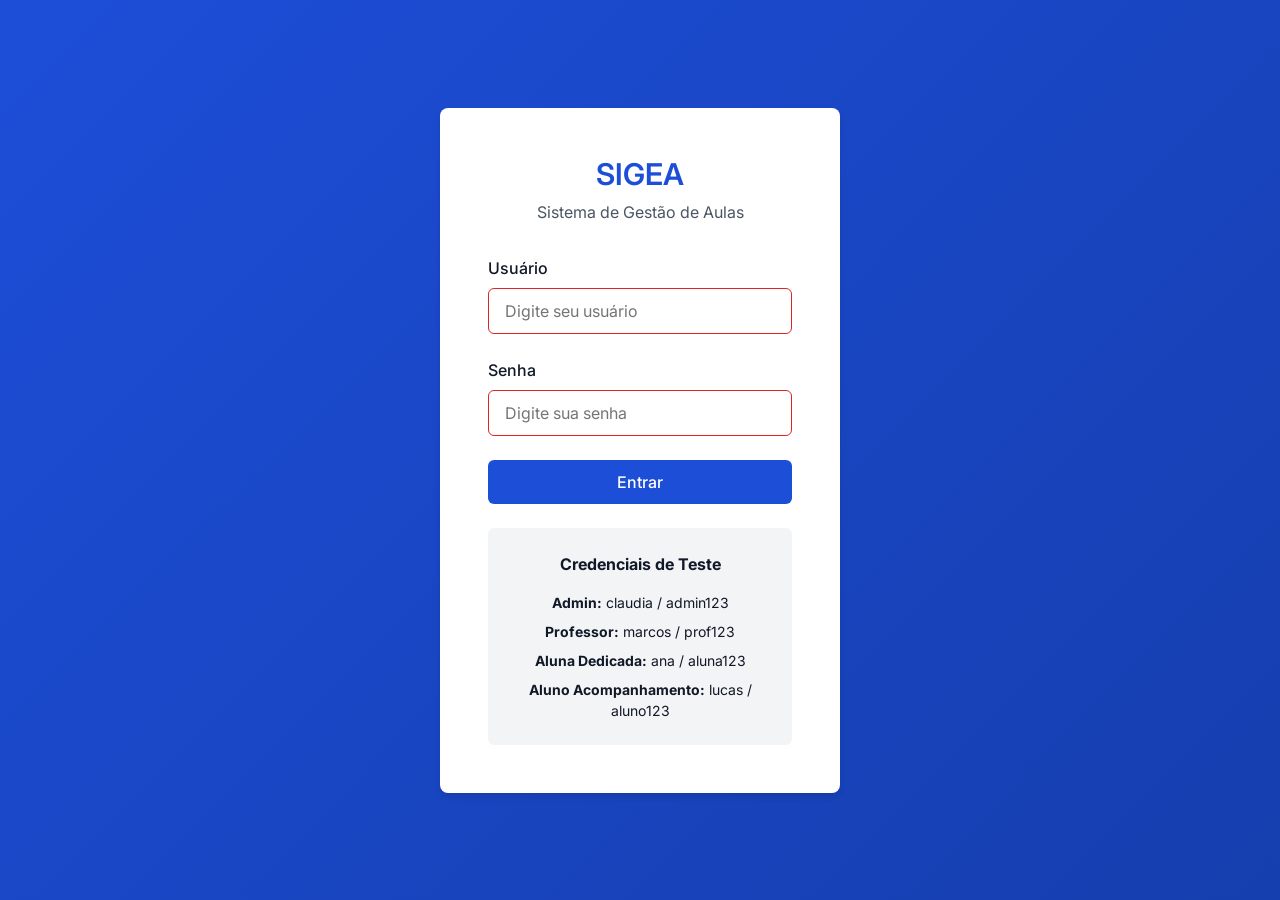
==== commit 04dee784: "Merge 36132ffe0963795727072a6d1e2f5882cf087baa into f79790962cfca6501d2c32654110f5ba5d7e1dc8" ====
--- a/pages/admin.html
+++ b/pages/admin.html
@@ -3,504 +3,164 @@
 <head>
     <meta charset="UTF-8">
     <meta name="viewport" content="width=device-width, initial-scale=1.0">
-    <title>SIGEA - Painel Administrativo</title>
-    <link rel="stylesheet" href="../css/design-system.css">
+    <title>SIGEA - Dashboard Administrativo</title>
+    <link rel="preconnect" href="https://fonts.googleapis.com">
+    <link rel="preconnect" href="https://fonts.gstatic.com" crossorigin>
+    <link href="https://fonts.googleapis.com/css2?family=Inter:wght@400;500;600&display=swap" rel="stylesheet">
+    <link rel="stylesheet" href="../css/styles.css">
     <link rel="stylesheet" href="../css/components.css">
-    <style>
-        /* Estilos específicos do admin */
-        .dashboard-grid {
-            display: grid;
-            grid-template-columns: repeat(auto-fit, minmax(250px, 1fr));
-            gap: var(--space-lg);
-            margin-bottom: var(--space-2xl);
-        }
-
-        .kpi-card {
-            background: var(--white);
-            border-radius: var(--radius-lg);
-            padding: var(--space-xl);
-            box-shadow: var(--shadow-sm);
-            border: 1px solid var(--neutral-200);
-            text-align: center;
-            transition: all var(--transition-normal);
-        }
-
-        .kpi-card:hover {
-            transform: translateY(-2px);
-            box-shadow: var(--shadow-md);
-        }
-
-        .kpi-number {
-            font-size: 2.5rem;
-            font-weight: var(--weight-bold);
-            margin-bottom: var(--space-sm);
-        }
-
-        .kpi-label {
-            color: var(--neutral-600);
-            font-size: var(--text-small);
-            font-weight: var(--weight-medium);
-        }
-
-        .kpi-change {
-            font-size: var(--text-xs);
-            margin-top: var(--space-xs);
-        }
-
-        .change-positive {
-            color: var(--success-green);
-        }
-
-        .change-negative {
-            color: var(--error-red);
-        }
-
-        .quick-actions {
-            display: grid;
-            grid-template-columns: repeat(auto-fit, minmax(200px, 1fr));
-            gap: var(--space-md);
-            margin-bottom: var(--space-2xl);
-        }
-
-        .action-card {
-            background: var(--white);
-            border-radius: var(--radius-lg);
-            padding: var(--space-lg);
-            border: 1px solid var(--neutral-200);
-            text-align: center;
-            cursor: pointer;
-            transition: all var(--transition-fast);
-            text-decoration: none;
-            color: inherit;
-        }
-
-        .action-card:hover {
-            background: var(--primary-blue-light);
-            border-color: var(--primary-blue);
-            transform: translateY(-1px);
-        }
-
-        .action-icon {
-            font-size: 2rem;
-            margin-bottom: var(--space-sm);
-        }
-
-        .action-title {
-            font-weight: var(--weight-semibold);
-            color: var(--neutral-900);
-            margin-bottom: var(--space-xs);
-        }
-
-        .action-description {
-            font-size: var(--text-small);
-            color: var(--neutral-600);
-        }
-
-        .recent-activity {
-            background: var(--white);
-            border-radius: var(--radius-lg);
-            padding: var(--space-xl);
-            box-shadow: var(--shadow-sm);
-            border: 1px solid var(--neutral-200);
-        }
-
-        .activity-item {
-            display: flex;
-            align-items: center;
-            gap: var(--space-md);
-            padding: var(--space-md) 0;
-            border-bottom: 1px solid var(--neutral-100);
-        }
-
-        .activity-item:last-child {
-            border-bottom: none;
-        }
-
-        .activity-icon {
-            width: 40px;
-            height: 40px;
-            border-radius: var(--radius-full);
-            display: flex;
-            align-items: center;
-            justify-content: center;
-            font-size: 1.2rem;
-            flex-shrink: 0;
-        }
-
-        .activity-icon.alert {
-            background: var(--error-red-light);
-            color: var(--error-red);
-        }
-
-        .activity-icon.success {
-            background: var(--success-green-light);
-            color: var(--success-green);
-        }
-
-        .activity-icon.info {
-            background: var(--primary-blue-light);
-            color: var(--primary-blue);
-        }
-
-        .activity-content {
-            flex: 1;
-        }
-
-        .activity-title {
-            font-weight: var(--weight-medium);
-            color: var(--neutral-900);
-            margin-bottom: var(--space-xs);
-        }
-
-        .activity-description {
-            font-size: var(--text-small);
-            color: var(--neutral-600);
-        }
-
-        .activity-time {
-            font-size: var(--text-xs);
-            color: var(--neutral-500);
-        }
-
-        .chart-container {
-            background: var(--white);
-            border-radius: var(--radius-lg);
-            padding: var(--space-xl);
-            box-shadow: var(--shadow-sm);
-            border: 1px solid var(--neutral-200);
-            margin-bottom: var(--space-xl);
-        }
-
-        .chart-title {
-            font-size: var(--text-h3);
-            font-weight: var(--weight-semibold);
-            margin-bottom: var(--space-lg);
-            color: var(--neutral-900);
-        }
-
-        .simple-chart {
-            display: flex;
-            align-items: end;
-            gap: var(--space-sm);
-            height: 150px;
-            margin-bottom: var(--space-md);
-        }
-
-        .chart-bar {
-            background: var(--primary-blue);
-            border-radius: var(--radius-sm) var(--radius-sm) 0 0;
-            min-width: 40px;
-            flex: 1;
-            display: flex;
-            align-items: end;
-            justify-content: center;
-            color: var(--white);
-            font-size: var(--text-xs);
-            font-weight: var(--weight-medium);
-            padding: var(--space-xs);
-        }
-
-        .chart-labels {
-            display: flex;
-            gap: var(--space-sm);
-        }
-
-        .chart-label {
-            flex: 1;
-            text-align: center;
-            font-size: var(--text-xs);
-            color: var(--neutral-600);
-            min-width: 40px;
-        }
-
-        .alerts-panel {
-            background: var(--error-red-light);
-            border: 1px solid var(--error-red);
-            border-radius: var(--radius-lg);
-            padding: var(--space-lg);
-            margin-bottom: var(--space-xl);
-        }
-
-        .alerts-title {
-            display: flex;
-            align-items: center;
-            gap: var(--space-sm);
-            color: var(--error-red);
-            font-weight: var(--weight-semibold);
-            margin-bottom: var(--space-md);
-        }
-
-        .alert-item {
-            background: var(--white);
-            border-radius: var(--radius-md);
-            padding: var(--space-md);
-            margin-bottom: var(--space-sm);
-            display: flex;
-            justify-content: space-between;
-            align-items: center;
-        }
-
-        .alert-item:last-child {
-            margin-bottom: 0;
-        }
-
-        .alert-text {
-            font-size: var(--text-small);
-            color: var(--neutral-700);
-        }
-
-        .alert-action {
-            background: var(--primary-blue);
-            color: var(--white);
-            border: none;
-            padding: var(--space-xs) var(--space-sm);
-            border-radius: var(--radius-sm);
-            font-size: var(--text-xs);
-            cursor: pointer;
-        }
-
-        @media (max-width: 768px) {
-            .dashboard-grid {
-                grid-template-columns: repeat(2, 1fr);
-            }
-            
-            .quick-actions {
-                grid-template-columns: repeat(2, 1fr);
-            }
-        }
-    </style>
+    <link rel="stylesheet" href="../css/responsive.css">
 </head>
 <body>
-    <!-- Sidebar Navigation -->
-    <nav class="sidebar">
-        <div class="sidebar-header">
-            <div class="sidebar-logo">📚 SIGEA</div>
-        </div>
-        <div class="sidebar-nav">
-            <a href="#dashboard" class="nav-item active">
-                <span class="nav-icon">📊</span>
-                <span class="nav-text">Dashboard</span>
-            </a>
-            <a href="#turmas" class="nav-item">
-                <span class="nav-icon">🏫</span>
-                <span class="nav-text">Turmas</span>
-            </a>
-            <a href="#professores" class="nav-item">
-                <span class="nav-icon">👨‍🏫</span>
-                <span class="nav-text">Professores</span>
-            </a>
-            <a href="#alunos" class="nav-item">
-                <span class="nav-icon">👨‍🎓</span>
-                <span class="nav-text">Alunos</span>
-            </a>
-            <a href="#relatorios" class="nav-item">
-                <span class="nav-icon">📈</span>
-                <span class="nav-text">Relatórios</span>
-            </a>
-            <a href="#configuracoes" class="nav-item">
-                <span class="nav-icon">⚙️</span>
-                <span class="nav-text">Configurações</span>
-            </a>
-        </div>
-    </nav>
+    <!-- Mobile Navigation -->
+    <div id="mobile-nav"></div>
 
-    <!-- Main Content -->
-    <main class="main-content">
-        <header class="main-header">
-            <div>
-                <h1 class="text-h2">Painel Administrativo</h1>
-                <p class="text-small text-neutral-600">Bem-vinda, <span data-user-name>Cláudia</span> 👋</p>
-            </div>
-            <div class="flex items-center gap-md">
-                <button class="btn btn-primary" onclick="showQuickAdd()">
-                    ➕ Adicionar
-                </button>
-                <button class="btn btn-secondary" onclick="exportData()">
-                    📊 Exportar
-                </button>
-                <button class="btn btn-secondary" onclick="logout()" title="Sair">
-                    🚪 Sair
-                </button>
-            </div>
-        </header>
-
-        <div class="main-body">
-            <!-- Alertas Importantes -->
-            <div class="alerts-panel" id="alertsPanel">
-                <div class="alerts-title">
-                    🚨 Alertas Importantes
+    <div class="main-layout">
+        <!-- Sidebar -->
+        <div id="sidebar"></div>
+        
+        <!-- Main Content -->
+        <main class="main-content">
+            <div class="container">
+                <div class="mb-xl">
+                    <h1>Dashboard Administrativo</h1>
+                    <p style="color: var(--color-gray-600);">Visão geral do sistema e métricas principais</p>
                 </div>
-                <div class="alert-item">
-                    <span class="alert-text"><strong>Lucas Mendes:</strong> 3 faltas consecutivas em Matemática</span>
-                    <button class="alert-action" onclick="viewStudent(4)">Ver Aluno</button>
+                
+                <!-- Dashboard Statistics -->
+                <div id="dashboard-stats" class="mb-xl">
+                    <!-- Stats will be loaded here by JavaScript -->
                 </div>
-                <div class="alert-item">
-                    <span class="alert-text"><strong>Turma 2º B:</strong> Frequência abaixo de 85% esta semana</span>
-                    <button class="alert-action" onclick="viewClass(2)">Ver Turma</button>
+                
+                <!-- Quick Actions -->
+                <div class="mb-xl">
+                    <div class="card">
+                        <div class="card-header">
+                            <h3>Ações Rápidas</h3>
+                        </div>
+                        <div class="card-body">
+                            <div style="display: grid; grid-template-columns: repeat(auto-fit, minmax(200px, 1fr)); gap: var(--space-md);">
+                                <button onclick="window.location.href='admin-turmas.html'" class="btn btn-primary">
+                                    <span class="nav-icon">🎓</span>
+                                    Nova Turma
+                                </button>
+                                <button onclick="window.location.href='admin-professores.html'" class="btn btn-secondary">
+                                    <span class="nav-icon">👨‍🏫</span>
+                                    Cadastrar Professor
+                                </button>
+                                <button onclick="window.location.href='admin-alunos.html'" class="btn btn-secondary">
+                                    <span class="nav-icon">👥</span>
+                                    Matricular Aluno
+                                </button>
+                                <button onclick="window.location.href='admin-relatorios.html'" class="btn btn-secondary">
+                                    <span class="nav-icon">📈</span>
+                                    Gerar Relatório
+                                </button>
+                            </div>
+                        </div>
+                    </div>
                 </div>
-                <div class="alert-item">
-                    <span class="alert-text"><strong>Prof. Maria Santos:</strong> Notas pendentes de lançamento</span>
-                    <button class="alert-action" onclick="contactTeacher(5)">Contatar</button>
+                
+                <!-- Recent Activity -->
+                <div id="recent-activity" class="mb-xl">
+                    <!-- Recent activity will be loaded here -->
+                </div>
+                
+                <!-- Alerts and Warnings -->
+                <div class="mb-xl">
+                    <div class="card">
+                        <div class="card-header">
+                            <h3>⚠️ Alertas Importantes</h3>
+                        </div>
+                        <div class="card-body">
+                            <div id="admin-alerts">
+                                <div class="alert alert-warning">
+                                    <strong>Atenção:</strong> 3 alunos com taxa de presença abaixo de 75%
+                                </div>
+                                <div class="alert alert-info">
+                                    <strong>Lembrete:</strong> Período de avaliações inicia na próxima semana
+                                </div>
+                            </div>
+                        </div>
+                    </div>
+                </div>
+                
+                <!-- Summary Tables -->
+                <div class="row">
+                    <div class="col-md-6">
+                        <div class="card">
+                            <div class="card-header">
+                                <h3>Turmas Ativas</h3>
+                            </div>
+                            <div class="card-body">
+                                <div id="turmas-summary">
+                                    <div style="display: flex; justify-content: space-between; padding: 10px 0; border-bottom: 1px solid var(--color-gray-300);">
+                                        <span>3º Ano A - Matemática</span>
+                                        <span class="badge badge-success">25 alunos</span>
+                                    </div>
+                                    <div style="display: flex; justify-content: space-between; padding: 10px 0; border-bottom: 1px solid var(--color-gray-300);">
+                                        <span>2º Ano B - História</span>
+                                        <span class="badge badge-success">28 alunos</span>
+                                    </div>
+                                    <div style="display: flex; justify-content: space-between; padding: 10px 0;">
+                                        <span>1º Ano C - Português</span>
+                                        <span class="badge badge-success">22 alunos</span>
+                                    </div>
+                                </div>
+                            </div>
+                        </div>
+                    </div>
+                    
+                    <div class="col-md-6">
+                        <div class="card">
+                            <div class="card-header">
+                                <h3>Professores</h3>
+                            </div>
+                            <div class="card-body">
+                                <div id="professores-summary">
+                                    <div style="display: flex; justify-content: space-between; padding: 10px 0; border-bottom: 1px solid var(--color-gray-300);">
+                                        <span>Marcos Silva</span>
+                                        <span class="badge badge-primary">Matemática</span>
+                                    </div>
+                                    <div style="display: flex; justify-content: space-between; padding: 10px 0; border-bottom: 1px solid var(--color-gray-300);">
+                                        <span>Maria Santos</span>
+                                        <span class="badge badge-primary">História</span>
+                                    </div>
+                                    <div style="display: flex; justify-content: space-between; padding: 10px 0;">
+                                        <span>João Costa</span>
+                                        <span class="badge badge-primary">Português</span>
+                                    </div>
+                                </div>
+                            </div>
+                        </div>
+                    </div>
                 </div>
             </div>
-
-            <!-- KPIs Dashboard -->
-            <div class="dashboard-grid">
-                <div class="kpi-card">
-                    <div class="kpi-number text-primary-blue" id="totalAlunos">83</div>
-                    <div class="kpi-label">Total de Alunos</div>
-                    <div class="kpi-change change-positive">+5 este mês</div>
-                </div>
-                <div class="kpi-card">
-                    <div class="kpi-number text-success" id="totalProfessores">12</div>
-                    <div class="kpi-label">Professores Ativos</div>
-                    <div class="kpi-change change-positive">+1 este mês</div>
-                </div>
-                <div class="kpi-card">
-                    <div class="kpi-number text-accent-orange" id="totalTurmas">15</div>
-                    <div class="kpi-label">Turmas Ativas</div>
-                    <div class="kpi-change">Estável</div>
-                </div>
-                <div class="kpi-card">
-                    <div class="kpi-number text-primary-blue" id="presencaMedia">92.5%</div>
-                    <div class="kpi-label">Frequência Média</div>
-                    <div class="kpi-change change-positive">+2.1% vs mês anterior</div>
-                </div>
-                <div class="kpi-card">
-                    <div class="kpi-number text-error" id="alunosRisco">8</div>
-                    <div class="kpi-label">Alunos em Risco</div>
-                    <div class="kpi-change change-negative">Requer atenção</div>
-                </div>
-                <div class="kpi-card">
-                    <div class="kpi-number text-success" id="aprovacaoMedia">87.3%</div>
-                    <div class="kpi-label">Taxa de Aprovação</div>
-                    <div class="kpi-change change-positive">+3.2% vs ano anterior</div>
-                </div>
-            </div>
-
-            <!-- Ações Rápidas -->
-            <div class="quick-actions">
-                <a href="#" class="action-card" onclick="openModal('addTurmaModal')">
-                    <div class="action-icon">🏫</div>
-                    <div class="action-title">Nova Turma</div>
-                    <div class="action-description">Criar uma nova turma</div>
-                </a>
-                <a href="#" class="action-card" onclick="openModal('addProfessorModal')">
-                    <div class="action-icon">👨‍🏫</div>
-                    <div class="action-title">Novo Professor</div>
-                    <div class="action-description">Cadastrar professor</div>
-                </a>
-                <a href="#" class="action-card" onclick="openModal('addAlunoModal')">
-                    <div class="action-icon">👨‍🎓</div>
-                    <div class="action-title">Novo Aluno</div>
-                    <div class="action-description">Matricular aluno</div>
-                </a>
-                <a href="#" class="action-card" onclick="generateReport()">
-                    <div class="action-icon">📊</div>
-                    <div class="action-title">Relatório</div>
-                    <div class="action-description">Gerar relatório</div>
-                </a>
-            </div>
-
-            <!-- Gráfico de Frequência Semanal -->
-            <div class="chart-container">
-                <h3 class="chart-title">📅 Frequência Semanal</h3>
-                <div class="simple-chart" id="frequencyChart">
-                    <!-- Será populado dinamicamente -->
-                </div>
-                <div class="chart-labels">
-                    <div class="chart-label">Seg</div>
-                    <div class="chart-label">Ter</div>
-                    <div class="chart-label">Qua</div>
-                    <div class="chart-label">Qui</div>
-                    <div class="chart-label">Sex</div>
-                </div>
-            </div>
-
-            <!-- Atividade Recente -->
-            <div class="recent-activity">
-                <h3 class="text-h3 mb-lg">📋 Atividade Recente</h3>
-                <div class="activity-item">
-                    <div class="activity-icon success">✅</div>
-                    <div class="activity-content">
-                        <div class="activity-title">Ana Rodrigues completou trabalho</div>
-                        <div class="activity-description">Trabalho sobre Equações - Matemática</div>
-                    </div>
-                    <div class="activity-time">2 min atrás</div>
-                </div>
-                <div class="activity-item">
-                    <div class="activity-icon alert">⚠️</div>
-                    <div class="activity-content">
-                        <div class="activity-title">Lucas Mendes - Nova falta</div>
-                        <div class="activity-description">3ª falta consecutiva em Matemática</div>
-                    </div>
-                    <div class="activity-time">15 min atrás</div>
-                </div>
-                <div class="activity-item">
-                    <div class="activity-icon info">📝</div>
-                    <div class="activity-content">
-                        <div class="activity-title">Prof. Marcos lançou notas</div>
-                        <div class="activity-description">Avaliação de Matemática - 3º Ano A</div>
-                    </div>
-                    <div class="activity-time">1 hora atrás</div>
-                </div>
-                <div class="activity-item">
-                    <div class="activity-icon success">👨‍🎓</div>
-                    <div class="activity-content">
-                        <div class="activity-title">Novo aluno matriculado</div>
-                        <div class="activity-description">Pedro Santos - 3º Ano A</div>
-                    </div>
-                    <div class="activity-time">3 horas atrás</div>
-                </div>
-            </div>
-        </div>
-    </main>
-
-    <!-- Modal de Adicionar Turma -->
-    <div class="modal-overlay" id="addTurmaModal">
-        <div class="modal">
-            <div class="modal-header">
-                <h3 class="modal-title">Nova Turma</h3>
-                <button class="modal-close" onclick="closeModal('addTurmaModal')">&times;</button>
-            </div>
-            <div class="modal-body">
-                <form id="addTurmaForm">
-                    <div class="form-group">
-                        <label class="form-label">Nome da Turma</label>
-                        <input type="text" class="form-input" name="nome" placeholder="Ex: 3º Ano A - Matemática" required>
-                    </div>
-                    <div class="form-group">
-                        <label class="form-label">Série</label>
-                        <select class="form-select" name="serie" required>
-                            <option value="">Selecione...</option>
-                            <option value="1º Ano">1º Ano</option>
-                            <option value="2º Ano">2º Ano</option>
-                            <option value="3º Ano">3º Ano</option>
-                        </select>
-                    </div>
-                    <div class="form-group">
-                        <label class="form-label">Disciplina</label>
-                        <input type="text" class="form-input" name="disciplina" placeholder="Ex: Matemática" required>
-                    </div>
-                    <div class="form-group">
-                        <label class="form-label">Professor</label>
-                        <select class="form-select" name="professorId" required>
-                            <option value="">Selecione...</option>
-                            <!-- Será populado dinamicamente -->
-                        </select>
-                    </div>
-                </form>
-            </div>
-            <div class="modal-footer">
-                <button class="btn btn-secondary" onclick="closeModal('addTurmaModal')">Cancelar</button>
-                <button class="btn btn-primary" onclick="saveTurma()">Criar Turma</button>
-            </div>
-        </div>
+        </main>
     </div>
 
     <!-- Scripts -->
     <script src="../js/data.js"></script>
     <script src="../js/auth.js"></script>
-    <script src="../js/admin.js"></script>
+    <script src="../js/components.js"></script>
+    <script src="../js/app.js"></script>
+    
+    <style>
+    .row {
+        display: flex;
+        gap: var(--space-lg);
+        margin-top: var(--space-xl);
+    }
+    
+    .col-md-6 {
+        flex: 1;
+    }
+    
+    @media (max-width: 768px) {
+        .row {
+            flex-direction: column;
+        }
+    }
+    </style>
 </body>
 </html>
--- a/css/styles.css
+++ b/css/styles.css
@@ -0,0 +1,208 @@
+/* SIGEA - Sistema de Gestão de Aulas */
+/* Design System & CSS Variables */
+
+:root {
+  /* Colors - Primary */
+  --color-primary: #1D4ED8;
+  --color-primary-hover: #153EAE;
+  --color-primary-light: #E0ECFF;
+  
+  /* Colors - Accent */
+  --color-accent: #F97316;
+  --color-success: #10B981;
+  --color-warning: #F59E0B;
+  --color-error: #DC2626;
+  
+  /* Colors - Neutral */
+  --color-gray-900: #111827;
+  --color-gray-600: #4B5563;
+  --color-gray-300: #D1D5DB;
+  --color-gray-100: #F3F4F6;
+  --color-gray-50: #F9FAFB;
+  --color-white: #FFFFFF;
+  
+  /* Spacing */
+  --space-xs: 0.25rem;    /* 4px */
+  --space-sm: 0.5rem;     /* 8px */
+  --space-md: 1rem;       /* 16px */
+  --space-lg: 1.5rem;     /* 24px */
+  --space-xl: 2rem;       /* 32px */
+  --space-2xl: 3rem;      /* 48px */
+  
+  /* Typography */
+  --font-size-sm: 0.875rem;   /* 14px */
+  --font-size-base: 1rem;     /* 16px */
+  --font-size-lg: 1.25rem;    /* 20px */
+  --font-size-xl: 1.5rem;     /* 24px */
+  --font-size-2xl: 1.875rem;  /* 30px */
+  
+  --font-weight-normal: 400;
+  --font-weight-medium: 500;
+  --font-weight-semibold: 600;
+  
+  /* Shadows */
+  --shadow-sm: 0 1px 2px rgba(0, 0, 0, 0.05);
+  --shadow-md: 0 1px 3px rgba(0, 0, 0, 0.1);
+  --shadow-lg: 0 4px 6px rgba(0, 0, 0, 0.1);
+  
+  /* Border Radius */
+  --radius-sm: 4px;
+  --radius-md: 6px;
+  --radius-lg: 8px;
+  --radius-full: 9999px;
+  
+  /* Transitions */
+  --transition-fast: 0.15s ease;
+  --transition-normal: 0.3s ease;
+  --transition-slow: 0.5s ease;
+}
+
+/* Reset and Base Styles */
+* {
+  margin: 0;
+  padding: 0;
+  box-sizing: border-box;
+}
+
+html {
+  font-size: 16px;
+}
+
+body {
+  font-family: 'Inter', -apple-system, BlinkMacSystemFont, 'Segoe UI', Roboto, sans-serif;
+  font-size: var(--font-size-base);
+  font-weight: var(--font-weight-normal);
+  line-height: 1.5;
+  color: var(--color-gray-900);
+  background-color: var(--color-gray-50);
+  -webkit-font-smoothing: antialiased;
+  -moz-osx-font-smoothing: grayscale;
+}
+
+/* Typography */
+h1 {
+  font-size: var(--font-size-2xl);
+  font-weight: var(--font-weight-semibold);
+  line-height: 1.2;
+}
+
+h2 {
+  font-size: var(--font-size-xl);
+  font-weight: var(--font-weight-semibold);
+  line-height: 1.3;
+}
+
+h3 {
+  font-size: var(--font-size-lg);
+  font-weight: var(--font-weight-semibold);
+  line-height: 1.4;
+}
+
+p {
+  margin-bottom: var(--space-md);
+}
+
+/* Layout Base */
+.container {
+  max-width: 1200px;
+  margin: 0 auto;
+  padding: 0 var(--space-lg);
+}
+
+.main-layout {
+  display: flex;
+  min-height: 100vh;
+}
+
+.sidebar {
+  width: 280px;
+  background: var(--color-white);
+  border-right: 1px solid var(--color-gray-300);
+  padding: var(--space-lg);
+  position: fixed;
+  height: 100vh;
+  overflow-y: auto;
+}
+
+.main-content {
+  margin-left: 280px;
+  flex: 1;
+  padding: var(--space-lg);
+}
+
+/* Authentication Layout */
+.auth-layout {
+  display: flex;
+  align-items: center;
+  justify-content: center;
+  min-height: 100vh;
+  background: linear-gradient(135deg, var(--color-primary) 0%, var(--color-primary-hover) 100%);
+}
+
+.auth-card {
+  background: var(--color-white);
+  padding: var(--space-2xl);
+  border-radius: var(--radius-lg);
+  box-shadow: var(--shadow-lg);
+  width: 100%;
+  max-width: 400px;
+}
+
+/* Utility Classes */
+.hidden {
+  display: none !important;
+}
+
+.sr-only {
+  position: absolute;
+  width: 1px;
+  height: 1px;
+  padding: 0;
+  margin: -1px;
+  overflow: hidden;
+  clip: rect(0, 0, 0, 0);
+  white-space: nowrap;
+  border: 0;
+}
+
+.text-center {
+  text-align: center;
+}
+
+.text-right {
+  text-align: right;
+}
+
+.mb-0 { margin-bottom: 0; }
+.mb-sm { margin-bottom: var(--space-sm); }
+.mb-md { margin-bottom: var(--space-md); }
+.mb-lg { margin-bottom: var(--space-lg); }
+.mb-xl { margin-bottom: var(--space-xl); }
+
+.mt-0 { margin-top: 0; }
+.mt-sm { margin-top: var(--space-sm); }
+.mt-md { margin-top: var(--space-md); }
+.mt-lg { margin-top: var(--space-lg); }
+.mt-xl { margin-top: var(--space-xl); }
+
+/* Focus Styles for Accessibility */
+:focus {
+  outline: 2px solid var(--color-primary);
+  outline-offset: 2px;
+}
+
+:focus:not(:focus-visible) {
+  outline: none;
+}
+
+/* Print Styles */
+@media print {
+  .sidebar,
+  .no-print {
+    display: none !important;
+  }
+  
+  .main-content {
+    margin-left: 0;
+  }
+}
--- a/css/components.css
+++ b/css/components.css
@@ -1,248 +1,176 @@
-/* SIGEA - Components */
-/* Sistema de Gestão de Aulas - Componentes Reutilizáveis */
-
-/* === BOTÕES === */
+/* SIGEA - Components CSS */
+
+/* Buttons */
 .btn {
   display: inline-flex;
   align-items: center;
   justify-content: center;
-  gap: var(--space-sm);
-  padding: var(--space-sm) var(--space-md);
+  padding: 12px 24px;
   border: none;
   border-radius: var(--radius-md);
-  font-size: var(--text-small);
-  font-weight: var(--weight-medium);
+  font-family: inherit;
+  font-size: var(--font-size-base);
+  font-weight: var(--font-weight-medium);
   text-decoration: none;
   cursor: pointer;
   transition: all var(--transition-fast);
-  min-height: 40px;
+  gap: var(--space-sm);
 }
 
 .btn:disabled {
-  opacity: 0.5;
+  opacity: 0.6;
   cursor: not-allowed;
 }
 
-/* Variações de Botão */
 .btn-primary {
-  background-color: var(--primary-blue);
-  color: var(--white);
+  background-color: var(--color-primary);
+  color: var(--color-white);
 }
 
 .btn-primary:hover:not(:disabled) {
-  background-color: var(--primary-blue-hover);
-  transform: translateY(-1px);
-  box-shadow: var(--shadow-md);
+  background-color: var(--color-primary-hover);
 }
 
 .btn-secondary {
   background-color: transparent;
-  color: var(--primary-blue);
-  border: 1px solid var(--primary-blue);
+  color: var(--color-primary);
+  border: 1px solid var(--color-primary);
 }
 
 .btn-secondary:hover:not(:disabled) {
-  background-color: var(--primary-blue-light);
-}
-
-.btn-accent {
-  background-color: var(--accent-orange);
-  color: var(--white);
-}
-
-.btn-accent:hover:not(:disabled) {
-  background-color: var(--accent-orange-hover);
-  transform: translateY(-1px);
-  box-shadow: var(--shadow-md);
+  background-color: var(--color-primary-light);
 }
 
 .btn-success {
-  background-color: var(--success-green);
-  color: var(--white);
-}
-
-.btn-success:hover:not(:disabled) {
-  opacity: 0.9;
-  transform: translateY(-1px);
+  background-color: var(--color-success);
+  color: var(--color-white);
+}
+
+.btn-warning {
+  background-color: var(--color-warning);
+  color: var(--color-white);
 }
 
 .btn-error {
-  background-color: var(--error-red);
-  color: var(--white);
-}
-
-.btn-error:hover:not(:disabled) {
-  opacity: 0.9;
-  transform: translateY(-1px);
-}
-
-/* Tamanhos de Botão */
+  background-color: var(--color-error);
+  color: var(--color-white);
+}
+
 .btn-sm {
-  padding: var(--space-xs) var(--space-sm);
-  font-size: var(--text-xs);
-  min-height: 32px;
+  padding: 8px 16px;
+  font-size: var(--font-size-sm);
 }
 
 .btn-lg {
-  padding: var(--space-md) var(--space-xl);
-  font-size: var(--text-body);
-  min-height: 48px;
-}
-
-/* === CARDS === */
+  padding: 16px 32px;
+  font-size: var(--font-size-lg);
+}
+
+/* Cards */
 .card {
-  background-color: var(--white);
+  background: var(--color-white);
   border-radius: var(--radius-lg);
   box-shadow: var(--shadow-sm);
-  border: 1px solid var(--neutral-200);
-  transition: all var(--transition-normal);
+  border: 1px solid var(--color-gray-300);
   overflow: hidden;
 }
 
-.card:hover {
-  box-shadow: var(--shadow-md);
-  transform: translateY(-2px);
-}
-
 .card-header {
   padding: var(--space-lg);
-  border-bottom: 1px solid var(--neutral-200);
-}
-
-.card-content {
+  border-bottom: 1px solid var(--color-gray-300);
+  background: var(--color-gray-50);
+}
+
+.card-body {
   padding: var(--space-lg);
 }
 
 .card-footer {
   padding: var(--space-lg);
-  border-top: 1px solid var(--neutral-200);
-  background-color: var(--neutral-50);
-}
-
-/* Variações de Card */
-.card-stat {
-  text-align: center;
-  padding: var(--space-xl);
-}
-
-.card-stat .stat-number {
-  font-size: var(--text-h1);
-  font-weight: var(--weight-bold);
-  color: var(--primary-blue);
+  border-top: 1px solid var(--color-gray-300);
+  background: var(--color-gray-50);
+}
+
+/* Forms */
+.form-group {
+  margin-bottom: var(--space-lg);
+}
+
+.form-label {
   display: block;
   margin-bottom: var(--space-sm);
-}
-
-.card-stat .stat-label {
-  font-size: var(--text-small);
-  color: var(--neutral-600);
-  font-weight: var(--weight-medium);
-}
-
-/* === FORMULÁRIOS === */
-.form-group {
-  margin-bottom: var(--space-lg);
-}
-
-.form-label {
-  display: block;
-  font-size: var(--text-small);
-  font-weight: var(--weight-medium);
-  color: var(--neutral-700);
+  font-weight: var(--font-weight-medium);
+  color: var(--color-gray-900);
+}
+
+.form-input,
+.form-select,
+.form-textarea {
+  width: 100%;
+  padding: 12px 16px;
+  border: 1px solid var(--color-gray-300);
+  border-radius: var(--radius-md);
+  font-family: inherit;
+  font-size: var(--font-size-base);
+  background-color: var(--color-white);
+  transition: border-color var(--transition-fast);
+}
+
+.form-input:focus,
+.form-select:focus,
+.form-textarea:focus {
+  border-color: var(--color-primary);
+  outline: none;
+  box-shadow: 0 0 0 3px rgba(29, 78, 216, 0.1);
+}
+
+.form-input:invalid,
+.form-select:invalid,
+.form-textarea:invalid {
+  border-color: var(--color-error);
+}
+
+.form-error {
+  color: var(--color-error);
+  font-size: var(--font-size-sm);
+  margin-top: var(--space-xs);
+}
+
+.form-help {
+  color: var(--color-gray-600);
+  font-size: var(--font-size-sm);
+  margin-top: var(--space-xs);
+}
+
+/* Navigation */
+.nav-sidebar {
+  list-style: none;
+}
+
+.nav-item {
   margin-bottom: var(--space-sm);
 }
 
-.form-input {
-  width: 100%;
-  padding: var(--space-sm) var(--space-md);
-  border: 1px solid var(--neutral-300);
+.nav-link {
+  display: flex;
+  align-items: center;
+  padding: 12px 16px;
+  color: var(--color-gray-600);
+  text-decoration: none;
   border-radius: var(--radius-md);
-  font-size: var(--text-body);
   transition: all var(--transition-fast);
-  background-color: var(--white);
-}
-
-.form-input:focus {
-  border-color: var(--primary-blue);
-  box-shadow: 0 0 0 3px var(--primary-blue-light);
-}
-
-.form-input:invalid {
-  border-color: var(--error-red);
-}
-
-.form-select {
-  width: 100%;
-  padding: var(--space-sm) var(--space-md);
-  border: 1px solid var(--neutral-300);
-  border-radius: var(--radius-md);
-  font-size: var(--text-body);
-  background-color: var(--white);
-  cursor: pointer;
-}
-
-.form-error {
-  color: var(--error-red);
-  font-size: var(--text-xs);
-  margin-top: var(--space-xs);
-}
-
-/* === NAVEGAÇÃO === */
-.sidebar {
-  width: var(--sidebar-width);
-  min-height: 100vh;
-  background-color: var(--white);
-  border-right: 1px solid var(--neutral-200);
-  position: fixed;
-  left: 0;
-  top: 0;
-  z-index: 50;
-  transition: transform var(--transition-normal);
-}
-
-.sidebar-collapsed {
-  width: var(--sidebar-collapsed-width);
-}
-
-.sidebar-header {
-  padding: var(--space-lg);
-  border-bottom: 1px solid var(--neutral-200);
-  display: flex;
-  align-items: center;
-  gap: var(--space-md);
-}
-
-.sidebar-logo {
-  font-size: var(--text-h3);
-  font-weight: var(--weight-bold);
-  color: var(--primary-blue);
-}
-
-.sidebar-nav {
-  padding: var(--space-md) 0;
-}
-
-.nav-item {
-  display: flex;
-  align-items: center;
-  gap: var(--space-md);
-  padding: var(--space-md) var(--space-lg);
-  color: var(--neutral-600);
-  text-decoration: none;
-  font-weight: var(--weight-medium);
-  transition: all var(--transition-fast);
-  border-left: 3px solid transparent;
-}
-
-.nav-item:hover {
-  background-color: var(--neutral-50);
-  color: var(--primary-blue);
-}
-
-.nav-item.active {
-  background-color: var(--primary-blue-light);
-  color: var(--primary-blue);
-  border-left-color: var(--primary-blue);
+  gap: var(--space-sm);
+}
+
+.nav-link:hover {
+  background-color: var(--color-gray-100);
+  color: var(--color-gray-900);
+}
+
+.nav-link.active {
+  background-color: var(--color-primary-light);
+  color: var(--color-primary);
+  font-weight: var(--font-weight-medium);
 }
 
 .nav-icon {
@@ -251,102 +179,176 @@
   flex-shrink: 0;
 }
 
-/* === MAIN CONTENT === */
-.main-content {
-  margin-left: var(--sidebar-width);
-  min-height: 100vh;
-  background-color: var(--neutral-50);
-  transition: margin-left var(--transition-normal);
-}
-
-.main-content.sidebar-collapsed {
-  margin-left: var(--sidebar-collapsed-width);
-}
-
-.main-header {
-  background-color: var(--white);
-  padding: var(--space-md) var(--space-xl);
-  border-bottom: 1px solid var(--neutral-200);
-  display: flex;
-  align-items: center;
-  justify-content: space-between;
-  position: sticky;
-  top: 0;
-  z-index: 40;
-}
-
-.main-body {
-  padding: var(--space-xl);
-  max-width: var(--container-max-width);
-  margin: 0 auto;
-}
-
-/* === BADGES E TAGS === */
+/* Tables */
+.table {
+  width: 100%;
+  border-collapse: collapse;
+  background: var(--color-white);
+}
+
+.table th,
+.table td {
+  padding: 12px 16px;
+  text-align: left;
+  border-bottom: 1px solid var(--color-gray-300);
+}
+
+.table th {
+  background: var(--color-gray-50);
+  font-weight: var(--font-weight-semibold);
+  color: var(--color-gray-900);
+}
+
+.table tbody tr:hover {
+  background-color: var(--color-gray-50);
+}
+
+/* Stats/Metrics Cards */
+.stat-card {
+  background: var(--color-white);
+  padding: var(--space-lg);
+  border-radius: var(--radius-lg);
+  box-shadow: var(--shadow-sm);
+  border: 1px solid var(--color-gray-300);
+}
+
+.stat-value {
+  font-size: var(--font-size-2xl);
+  font-weight: var(--font-weight-semibold);
+  color: var(--color-gray-900);
+  margin-bottom: var(--space-xs);
+}
+
+.stat-label {
+  color: var(--color-gray-600);
+  font-size: var(--font-size-sm);
+  margin-bottom: var(--space-sm);
+}
+
+.stat-change {
+  font-size: var(--font-size-sm);
+  font-weight: var(--font-weight-medium);
+}
+
+.stat-change.positive {
+  color: var(--color-success);
+}
+
+.stat-change.negative {
+  color: var(--color-error);
+}
+
+/* Badges/Tags */
 .badge {
   display: inline-flex;
   align-items: center;
-  padding: var(--space-xs) var(--space-sm);
+  padding: 4px 12px;
+  font-size: var(--font-size-sm);
+  font-weight: var(--font-weight-medium);
   border-radius: var(--radius-full);
-  font-size: var(--text-xs);
-  font-weight: var(--weight-medium);
+  gap: var(--space-xs);
 }
 
 .badge-primary {
-  background-color: var(--primary-blue-light);
-  color: var(--primary-blue);
+  background-color: var(--color-primary-light);
+  color: var(--color-primary);
 }
 
 .badge-success {
-  background-color: var(--success-green-light);
-  color: var(--success-green);
+  background-color: #D1FAE5;
+  color: var(--color-success);
 }
 
 .badge-warning {
-  background-color: var(--warning-amber-light);
-  color: var(--warning-amber);
+  background-color: #FEF3C7;
+  color: var(--color-warning);
 }
 
 .badge-error {
-  background-color: var(--error-red-light);
-  color: var(--error-red);
-}
-
-/* === TABELAS === */
-.table {
+  background-color: #FEE2E2;
+  color: var(--color-error);
+}
+
+/* Alerts */
+.alert {
+  padding: var(--space-md);
+  border-radius: var(--radius-md);
+  margin-bottom: var(--space-lg);
+  display: flex;
+  align-items: flex-start;
+  gap: var(--space-sm);
+}
+
+.alert-success {
+  background-color: #D1FAE5;
+  color: var(--color-success);
+  border: 1px solid #A7F3D0;
+}
+
+.alert-warning {
+  background-color: #FEF3C7;
+  color: var(--color-warning);
+  border: 1px solid #FDE68A;
+}
+
+.alert-error {
+  background-color: #FEE2E2;
+  color: var(--color-error);
+  border: 1px solid #FECACA;
+}
+
+.alert-info {
+  background-color: var(--color-primary-light);
+  color: var(--color-primary);
+  border: 1px solid #BFDBFE;
+}
+
+/* Loading States */
+.loading {
+  display: inline-flex;
+  align-items: center;
+  gap: var(--space-sm);
+}
+
+.spinner {
+  width: 16px;
+  height: 16px;
+  border: 2px solid var(--color-gray-300);
+  border-top: 2px solid var(--color-primary);
+  border-radius: 50%;
+  animation: spin 1s linear infinite;
+}
+
+@keyframes spin {
+  0% { transform: rotate(0deg); }
+  100% { transform: rotate(360deg); }
+}
+
+/* Progress Bars */
+.progress {
   width: 100%;
-  background-color: var(--white);
-  border-radius: var(--radius-lg);
+  height: 8px;
+  background-color: var(--color-gray-300);
+  border-radius: var(--radius-full);
   overflow: hidden;
-  box-shadow: var(--shadow-sm);
-  border: 1px solid var(--neutral-200);
-}
-
-.table thead {
-  background-color: var(--neutral-50);
-}
-
-.table th,
-.table td {
-  padding: var(--space-md);
-  text-align: left;
-  border-bottom: 1px solid var(--neutral-200);
-}
-
-.table th {
-  font-weight: var(--weight-semibold);
-  color: var(--neutral-700);
-  font-size: var(--text-small);
-}
-
-.table tbody tr:hover {
-  background-color: var(--neutral-50);
-}
-
-.table tbody tr:last-child td {
-  border-bottom: none;
-}
-
-/* === MODAIS === */
+}
+
+.progress-bar {
+  height: 100%;
+  background-color: var(--color-primary);
+  border-radius: var(--radius-full);
+  transition: width var(--transition-normal);
+}
+
+.progress-success .progress-bar {
+  background-color: var(--color-success);
+}
+
+.progress-warning .progress-bar {
+  background-color: var(--color-warning);
+}
+
+/* Modals */
 .modal-overlay {
   position: fixed;
   top: 0;
@@ -357,173 +359,55 @@
   display: flex;
   align-items: center;
   justify-content: center;
-  z-index: var(--z-modal);
-  opacity: 0;
-  visibility: hidden;
-  transition: all var(--transition-normal);
-}
-
-.modal-overlay.active {
-  opacity: 1;
-  visibility: visible;
+  z-index: 1000;
 }
 
 .modal {
-  background-color: var(--white);
+  background: var(--color-white);
   border-radius: var(--radius-lg);
-  box-shadow: var(--shadow-xl);
+  box-shadow: var(--shadow-lg);
   max-width: 500px;
   width: 90%;
   max-height: 90vh;
-  overflow-y: auto;
-  transform: scale(0.9);
-  transition: transform var(--transition-normal);
-}
-
-.modal-overlay.active .modal {
-  transform: scale(1);
+  overflow: auto;
 }
 
 .modal-header {
   padding: var(--space-lg);
-  border-bottom: 1px solid var(--neutral-200);
+  border-bottom: 1px solid var(--color-gray-300);
   display: flex;
   align-items: center;
   justify-content: space-between;
 }
 
-.modal-title {
-  font-size: var(--text-h3);
-  font-weight: var(--weight-semibold);
-  color: var(--neutral-900);
-}
-
-.modal-close {
-  background: none;
-  border: none;
-  font-size: var(--text-h3);
-  color: var(--neutral-500);
-  cursor: pointer;
-  padding: var(--space-xs);
-  line-height: 1;
-}
-
-.modal-close:hover {
-  color: var(--neutral-700);
-}
-
 .modal-body {
   padding: var(--space-lg);
 }
 
 .modal-footer {
   padding: var(--space-lg);
-  border-top: 1px solid var(--neutral-200);
+  border-top: 1px solid var(--color-gray-300);
   display: flex;
-  gap: var(--space-md);
   justify-content: flex-end;
-}
-
-/* === NOTIFICAÇÕES/TOAST === */
-.toast {
-  position: fixed;
-  top: var(--space-lg);
-  right: var(--space-lg);
-  background-color: var(--white);
-  border-radius: var(--radius-lg);
-  box-shadow: var(--shadow-lg);
-  padding: var(--space-md);
-  max-width: 400px;
-  z-index: var(--z-toast);
-  transform: translateX(100%);
-  transition: transform var(--transition-normal);
-}
-
-.toast.show {
-  transform: translateX(0);
-}
-
-.toast-success {
-  border-left: 4px solid var(--success-green);
-}
-
-.toast-error {
-  border-left: 4px solid var(--error-red);
-}
-
-.toast-warning {
-  border-left: 4px solid var(--warning-amber);
-}
-
-/* === LOADING === */
-.loading {
-  display: inline-block;
-  width: 20px;
-  height: 20px;
-  border: 2px solid var(--neutral-300);
-  border-radius: 50%;
-  border-top-color: var(--primary-blue);
-  animation: spin 1s linear infinite;
-}
-
-@keyframes spin {
-  to {
-    transform: rotate(360deg);
-  }
-}
-
-/* === PROGRESS BAR === */
-.progress {
-  width: 100%;
-  height: 8px;
-  background-color: var(--neutral-200);
-  border-radius: var(--radius-full);
-  overflow: hidden;
-}
-
-.progress-bar {
-  height: 100%;
-  background-color: var(--primary-blue);
-  transition: width var(--transition-normal);
-  border-radius: var(--radius-full);
-}
-
-.progress-success .progress-bar {
-  background-color: var(--success-green);
-}
-
-.progress-warning .progress-bar {
-  background-color: var(--warning-amber);
-}
-
-.progress-error .progress-bar {
-  background-color: var(--error-red);
-}
-
-/* === RESPONSIVE === */
-@media (max-width: 767px) {
-  .sidebar {
-    transform: translateX(-100%);
-  }
-  
-  .sidebar.mobile-open {
-    transform: translateX(0);
-  }
-  
-  .main-content {
-    margin-left: 0;
-  }
-  
-  .main-body {
-    padding: var(--space-md);
-  }
-  
-  .card-content {
-    padding: var(--space-md);
-  }
-  
-  .modal {
-    margin: var(--space-md);
-    width: calc(100% - 2rem);
-  }
-}+  gap: var(--space-sm);
+}
+
+/* Responsive Utilities */
+.d-block { display: block; }
+.d-inline { display: inline; }
+.d-inline-block { display: inline-block; }
+.d-flex { display: flex; }
+.d-none { display: none; }
+
+.flex-column { flex-direction: column; }
+.flex-wrap { flex-wrap: wrap; }
+.justify-content-start { justify-content: flex-start; }
+.justify-content-center { justify-content: center; }
+.justify-content-end { justify-content: flex-end; }
+.justify-content-between { justify-content: space-between; }
+.align-items-start { align-items: flex-start; }
+.align-items-center { align-items: center; }
+.align-items-end { align-items: flex-end; }
+
+.w-100 { width: 100%; }
+.h-100 { height: 100%; }
--- a/css/responsive.css
+++ b/css/responsive.css
@@ -0,0 +1,360 @@
+/* SIGEA - Responsive Design */
+
+/* Breakpoints:
+   Mobile: < 768px
+   Tablet: 768px - 1024px
+   Desktop: > 1024px
+*/
+
+/* Mobile First - Base styles are for mobile */
+
+/* Tablet Styles */
+@media (min-width: 768px) {
+  .container {
+    padding: 0 var(--space-xl);
+  }
+  
+  /* Adjust sidebar for tablet */
+  .sidebar {
+    width: 240px;
+  }
+  
+  .main-content {
+    margin-left: 240px;
+  }
+  
+  /* Table responsive */
+  .table-responsive {
+    overflow-x: auto;
+  }
+  
+  /* Grid for dashboard cards */
+  .dashboard-grid {
+    display: grid;
+    grid-template-columns: repeat(2, 1fr);
+    gap: var(--space-lg);
+  }
+  
+  /* Form layouts */
+  .form-row {
+    display: flex;
+    gap: var(--space-md);
+  }
+  
+  .form-row .form-group {
+    flex: 1;
+  }
+}
+
+/* Desktop Styles */
+@media (min-width: 1024px) {
+  /* Full sidebar width for desktop */
+  .sidebar {
+    width: 280px;
+  }
+  
+  .main-content {
+    margin-left: 280px;
+  }
+  
+  /* Dashboard grid for desktop */
+  .dashboard-grid {
+    grid-template-columns: repeat(4, 1fr);
+  }
+  
+  /* Large dashboard stats */
+  .dashboard-stats {
+    display: grid;
+    grid-template-columns: repeat(3, 1fr);
+    gap: var(--space-lg);
+  }
+  
+  /* Modal sizes */
+  .modal-lg {
+    max-width: 800px;
+  }
+  
+  .modal-xl {
+    max-width: 1200px;
+  }
+}
+
+/* Mobile Specific Styles */
+@media (max-width: 767px) {
+  /* Collapsible sidebar for mobile */
+  .sidebar {
+    position: fixed;
+    left: -280px;
+    transition: left var(--transition-normal);
+    z-index: 1000;
+  }
+  
+  .sidebar.open {
+    left: 0;
+  }
+  
+  .main-content {
+    margin-left: 0;
+    padding: var(--space-md);
+  }
+  
+  /* Mobile navigation */
+  .mobile-nav {
+    display: flex;
+    align-items: center;
+    justify-content: space-between;
+    padding: var(--space-md);
+    background: var(--color-white);
+    border-bottom: 1px solid var(--color-gray-300);
+    position: sticky;
+    top: 0;
+    z-index: 100;
+  }
+  
+  .mobile-menu-btn {
+    background: none;
+    border: none;
+    padding: var(--space-sm);
+    cursor: pointer;
+    color: var(--color-gray-900);
+  }
+  
+  /* Hide desktop-only elements */
+  .desktop-only {
+    display: none !important;
+  }
+  
+  /* Stack form elements */
+  .form-row {
+    flex-direction: column;
+  }
+  
+  /* Full width buttons on mobile */
+  .btn-block {
+    width: 100%;
+    justify-content: center;
+  }
+  
+  /* Single column dashboard */
+  .dashboard-grid,
+  .dashboard-stats {
+    grid-template-columns: 1fr;
+  }
+  
+  /* Table responsive - horizontal scroll */
+  .table-responsive {
+    overflow-x: auto;
+    -webkit-overflow-scrolling: touch;
+  }
+  
+  .table {
+    min-width: 600px;
+  }
+  
+  /* Smaller typography on mobile */
+  h1 {
+    font-size: var(--font-size-xl);
+  }
+  
+  h2 {
+    font-size: var(--font-size-lg);
+  }
+  
+  /* Compact cards */
+  .card-body {
+    padding: var(--space-md);
+  }
+  
+  .stat-card {
+    padding: var(--space-md);
+  }
+  
+  /* Modal full screen on mobile */
+  .modal {
+    width: 95%;
+    max-height: 95vh;
+    margin: auto;
+  }
+  
+  /* Touch-friendly button sizing */
+  .btn {
+    min-height: 44px;
+    padding: 12px 20px;
+  }
+  
+  .btn-sm {
+    min-height: 36px;
+    padding: 8px 16px;
+  }
+  
+  /* Form inputs touch-friendly */
+  .form-input,
+  .form-select,
+  .form-textarea {
+    min-height: 44px;
+    padding: 12px 16px;
+  }
+  
+  /* Mobile-specific navigation */
+  .nav-sidebar {
+    padding: var(--space-md);
+  }
+  
+  .nav-link {
+    padding: 16px;
+    font-size: var(--font-size-base);
+  }
+}
+
+/* High DPI / Retina Displays */
+@media (-webkit-min-device-pixel-ratio: 2), (min-resolution: 192dpi) {
+  /* Adjust for high DPI displays if needed */
+  .icon {
+    image-rendering: -webkit-optimize-contrast;
+  }
+}
+
+/* Print Styles */
+@media print {
+  body {
+    background: white;
+    color: black;
+    font-size: 12pt;
+  }
+  
+  .sidebar,
+  .mobile-nav,
+  .btn,
+  .modal,
+  .no-print {
+    display: none !important;
+  }
+  
+  .main-content {
+    margin: 0;
+    padding: 0;
+  }
+  
+  .card {
+    border: 1px solid #000;
+    box-shadow: none;
+    break-inside: avoid;
+  }
+  
+  .table {
+    border-collapse: collapse;
+  }
+  
+  .table th,
+  .table td {
+    border: 1px solid #000;
+  }
+  
+  h1, h2, h3 {
+    page-break-after: avoid;
+  }
+  
+  .page-break {
+    page-break-before: always;
+  }
+}
+
+/* Accessibility - Reduced Motion */
+@media (prefers-reduced-motion: reduce) {
+  *,
+  *::before,
+  *::after {
+    animation-duration: 0.01ms !important;
+    animation-iteration-count: 1 !important;
+    transition-duration: 0.01ms !important;
+  }
+}
+
+/* Dark Mode Support (for future implementation) */
+@media (prefers-color-scheme: dark) {
+  /* Dark mode variables would go here */
+  /* Currently not implementing dark mode per requirements */
+}
+
+/* Landscape/Portrait specific styles for tablets */
+@media (min-width: 768px) and (max-width: 1024px) {
+  /* Tablet portrait */
+  @media (orientation: portrait) {
+    .dashboard-grid {
+      grid-template-columns: repeat(2, 1fr);
+    }
+  }
+  
+  /* Tablet landscape */
+  @media (orientation: landscape) {
+    .dashboard-grid {
+      grid-template-columns: repeat(3, 1fr);
+    }
+  }
+}
+
+/* Utility classes for responsive display */
+.d-mobile-none {
+  display: none;
+}
+
+.d-tablet-none {
+  display: initial;
+}
+
+.d-desktop-none {
+  display: initial;
+}
+
+@media (min-width: 768px) {
+  .d-mobile-none {
+    display: initial;
+  }
+  
+  .d-tablet-none {
+    display: none;
+  }
+  
+  .d-desktop-none {
+    display: initial;
+  }
+}
+
+@media (min-width: 1024px) {
+  .d-mobile-none {
+    display: initial;
+  }
+  
+  .d-tablet-none {
+    display: initial;
+  }
+  
+  .d-desktop-none {
+    display: none;
+  }
+}
+
+/* Container max-widths for different breakpoints */
+@media (min-width: 576px) {
+  .container {
+    max-width: 540px;
+  }
+}
+
+@media (min-width: 768px) {
+  .container {
+    max-width: 720px;
+  }
+}
+
+@media (min-width: 992px) {
+  .container {
+    max-width: 960px;
+  }
+}
+
+@media (min-width: 1200px) {
+  .container {
+    max-width: 1140px;
+  }
+}
